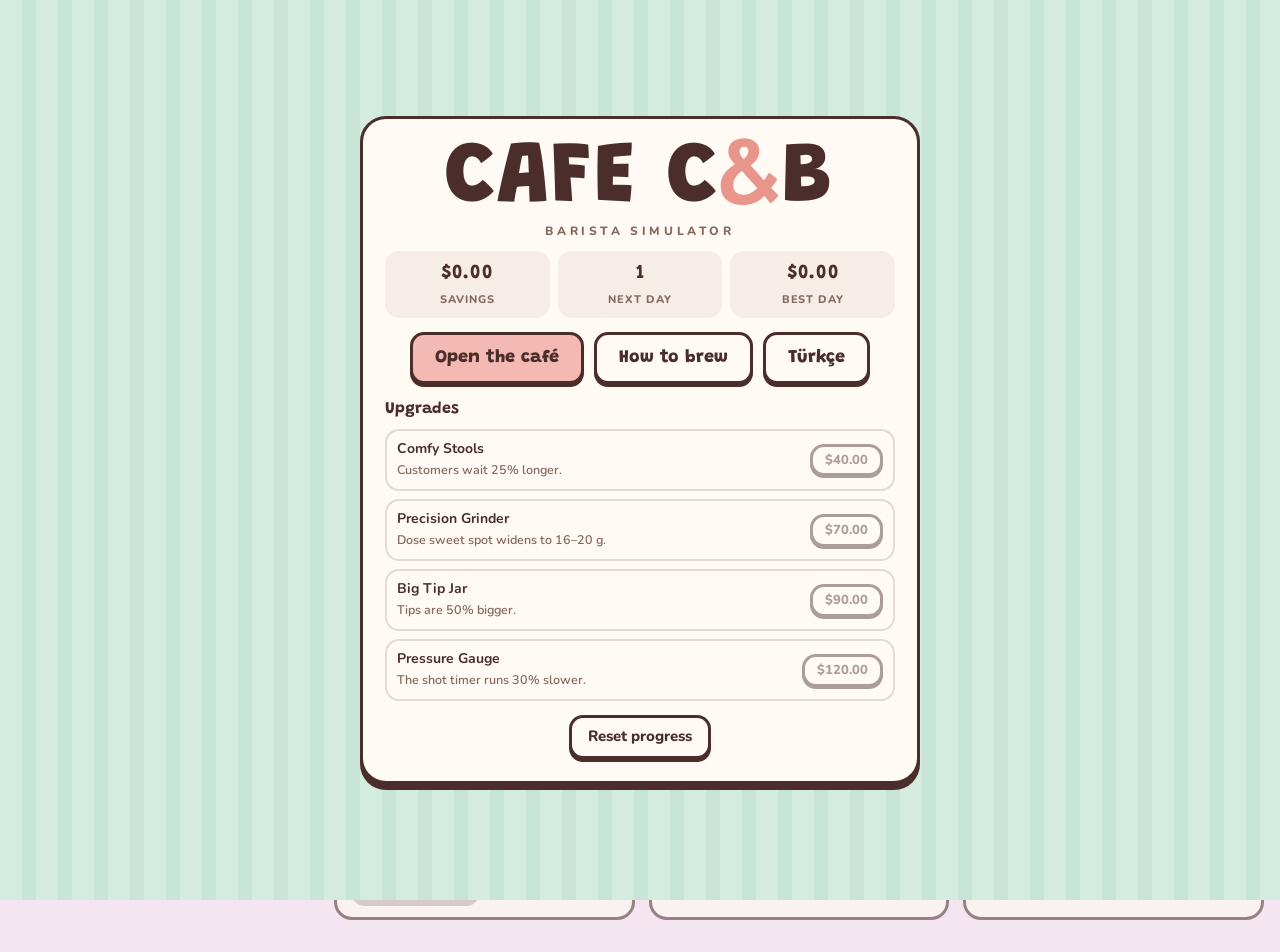
==== CAFECB.html @ cce60117 "CAFE C&B V2: rebuilt barista game with Turkish/English Replaces V1 with the new single-file game: si" ====
<!DOCTYPE html>
<meta charset="utf-8">
<title>Cafe C&amp;B</title>
<meta name="viewport" content="width=device-width, initial-scale=1, viewport-fit=cover">
<meta name="claude:viewport-fit-sides" content="cover">
<link rel="preconnect" href="https://fonts.googleapis.com">
<link rel="preconnect" href="https://fonts.gstatic.com" crossorigin>
<link rel="stylesheet" href="https://fonts.googleapis.com/css2?family=Grandstander:wght@500;700;800&family=Nunito:wght@400;600;700;800&family=Courier+Prime:wght@400;700&display=swap">
<style>
/* Layout: café counter scene across the top, barista bench below (sticky cup + order ticket beside numbered station cards). Single cozy light look by choice. */
:root {
  --wall: #d4ebe0;
  --wall-2: #c8e4d7;
  --paper: #fffaf3;
  --ink: #4b2e2b;
  --ink-soft: #85675f;
  --blush: #f4b9b2;
  --blush-deep: #e8968c;
  --butter: #f6d88c;
  --mint: #8cc7ae;
  --sky: #acc9ec;
  --wood: #d39c78;
  --wood-top: #e8b994;
  --bench: #f3e6f0;
  --good: #4f9e70;
  --bad: #d4685a;
  --shadow: 0 3px 0 var(--ink);
  --font-display: 'Grandstander', 'Comic Sans MS', system-ui, sans-serif;
  --font-body: 'Nunito', system-ui, -apple-system, 'Segoe UI', sans-serif;
  --font-ticket: 'Courier Prime', 'Courier New', monospace;
  color-scheme: light;
}
* { box-sizing: border-box; }
[hidden] { display: none !important; }
body {
  margin: 0;
  background: var(--bench);
  color: var(--ink);
  font-family: var(--font-body);
  font-size: 15px;
  line-height: 1.45;
  -webkit-tap-highlight-color: transparent;
}
button { font: inherit; color: inherit; }
button:focus-visible { outline: 3px solid var(--sky); outline-offset: 2px; }
h1, h2, h3 { font-family: var(--font-display); margin: 0; text-wrap: balance; }

/* ---------- top bar ---------- */
.topbar {
  position: relative; z-index: 25;
  display: flex; align-items: center; gap: 12px; flex-wrap: wrap;
  background: var(--ink); color: var(--paper);
  padding-block: 8px;
  padding-left: max(16px, env(safe-area-inset-left, 0px));
  padding-right: max(16px, env(safe-area-inset-right, 0px));
}
.brand { font-family: var(--font-display); font-weight: 800; font-size: 20px; letter-spacing: .04em; }
.brand b { color: var(--blush); }
.hud { display: flex; gap: 8px; flex-wrap: wrap; margin-left: auto; align-items: center; }
.pill {
  font-weight: 800; font-size: 13px; padding: 3px 10px; border-radius: 999px;
  background: rgba(255,250,243,.12); font-variant-numeric: tabular-nums; white-space: nowrap;
}
.pill.cash { background: var(--butter); color: var(--ink); }
.iconbtn {
  border: 0; background: rgba(255,250,243,.14); color: var(--paper); border-radius: 10px;
  padding: 4px 10px; font-weight: 800; font-size: 13px; cursor: pointer;
}
.iconbtn:hover { background: rgba(255,250,243,.24); }
.iconbtn.lang { background: var(--blush); color: var(--ink); }

/* ---------- scene ---------- */
.scene { position: relative; min-height: 236px; overflow: hidden; border-bottom: 3px solid var(--ink); }
.scene canvas { position: absolute; inset: 0; width: 100%; height: 100%; display: block; }
.talk {
  position: relative; z-index: 1;
  margin-left: max(150px, 34%);
  padding-block: 18px 58px;
  padding-right: max(16px, env(safe-area-inset-right, 0px));
  max-width: 760px;
}
.bubble {
  position: relative; background: var(--paper); border: 3px solid var(--ink); border-radius: 20px;
  padding: 10px 14px 12px; box-shadow: var(--shadow); min-height: 84px;
}
.bubble::before {
  content: ""; position: absolute; left: -15px; bottom: 22px; width: 22px; height: 22px;
  background: var(--paper); border-left: 3px solid var(--ink); border-bottom: 3px solid var(--ink);
  transform: rotate(45deg) skew(10deg, 10deg);
}
.who { display: flex; align-items: center; gap: 8px; font-size: 12px; font-weight: 800; letter-spacing: .06em; text-transform: uppercase; color: var(--ink-soft); }
.patience { flex: 1; height: 8px; border-radius: 99px; background: #eadfd6; overflow: hidden; max-width: 160px; margin-left: auto; }
.patience i { display: block; height: 100%; width: 100%; background: var(--mint); border-radius: 99px; transition: background .3s; }
.say { font-size: 16px; font-weight: 600; margin: 4px 0 0; min-height: 1.45em; }
.talk-actions { margin-top: 10px; display: flex; gap: 8px; }

/* ---------- buttons ---------- */
.btn {
  border: 3px solid var(--ink); border-radius: 14px; background: var(--paper);
  padding: 8px 16px; font-weight: 800; cursor: pointer; box-shadow: var(--shadow);
  transition: transform .08s, box-shadow .08s;
  touch-action: manipulation;
}
.btn:hover:not(:disabled) { transform: translateY(-1px); }
.btn:active:not(:disabled), .btn.active { transform: translateY(3px); box-shadow: 0 0 0 var(--ink); }
.btn:disabled { opacity: .45; cursor: not-allowed; }
.btn.primary { background: var(--blush); }
.btn.go { background: var(--mint); }
.btn.big { font-size: 18px; padding: 10px 22px; font-family: var(--font-display); }
.btn.hold { background: var(--butter); width: 100%; user-select: none; -webkit-user-select: none; touch-action: none; }
.btn.hold.active { background: #f2c55a; }

/* ---------- bench ---------- */
.bench {
  display: grid; grid-template-columns: 300px minmax(0, 1fr); gap: 18px; align-items: start;
  padding-block: 18px 32px;
  padding-left: max(16px, env(safe-area-inset-left, 0px));
  padding-right: max(16px, env(safe-area-inset-right, 0px));
  max-width: 1280px; margin: 0 auto;
  transition: opacity .2s;
}
.bench.idle .stations, .bench.idle .baractions { opacity: .55; pointer-events: none; }
.cupcol { position: sticky; top: 12px; display: grid; gap: 12px; min-width: 0; }
.ticket {
  background: #fff; border: 2px dashed var(--ink-soft); border-radius: 6px; padding: 10px 12px;
  font-family: var(--font-ticket); font-size: 13.5px; line-height: 1.4;
}
.ticket h4 { margin: 0 0 4px; font-size: 12px; letter-spacing: .12em; text-transform: uppercase; display: flex; justify-content: space-between; }
.ticket p { margin: 0; }
.cupcard { background: var(--paper); border: 3px solid var(--ink); border-radius: 22px; box-shadow: var(--shadow); overflow: hidden; }
#cupCv { display: block; width: 100%; height: 230px; }
.cupinfo { font-size: 12.5px; font-weight: 700; color: var(--ink-soft); padding: 0 14px 12px; min-height: 2.9em; }
.baractions { display: grid; grid-template-columns: 1fr 1.4fr; gap: 10px; }

.stations { display: grid; grid-template-columns: repeat(auto-fill, minmax(250px, 1fr)); gap: 14px; min-width: 0; }
.station {
  position: relative; background: var(--paper); border: 3px solid var(--ink); border-radius: 18px;
  padding: 12px 14px 14px; display: grid; gap: 10px; align-content: start; min-width: 0;
}
.station h3 { font-size: 17px; display: flex; align-items: center; gap: 8px; flex-wrap: wrap; }
.step {
  display: inline-grid; place-items: center; width: 24px; height: 24px; border-radius: 50%;
  background: var(--ink); color: var(--paper); font-size: 13px; font-family: var(--font-body); font-weight: 800;
}
.station .hint { font-size: 12px; color: var(--ink-soft); font-weight: 700; margin-left: auto; font-family: var(--font-body); }
.station.locked > *:not(h3) { opacity: .35; pointer-events: none; }
.chips { display: flex; flex-wrap: wrap; gap: 6px; }
.chip {
  border: 2px solid var(--ink); background: #fff; border-radius: 999px; padding: 4px 12px;
  font-weight: 700; font-size: 13.5px; cursor: pointer;
}
.chip[aria-pressed="true"] { background: var(--ink); color: var(--paper); }
.chip:disabled { opacity: .45; cursor: not-allowed; }
.row { display: flex; gap: 8px; align-items: center; }
.row > .btn { flex: 1; }
.readout { font-weight: 800; font-variant-numeric: tabular-nums; font-size: 13px; display: flex; justify-content: space-between; gap: 8px; }
.readout span:last-child { color: var(--ink-soft); text-align: right; }

.meter { position: relative; height: 22px; border: 2px solid var(--ink); border-radius: 999px; background: #f4ece6; overflow: hidden; }
.meter .zone { position: absolute; top: 0; bottom: 0; background: rgba(140,199,174,.65); border-left: 2px dashed var(--good); border-right: 2px dashed var(--good); }
.meter .fill { position: absolute; left: 0; top: 0; bottom: 0; width: 0; background: var(--wood); }
.meter .needle { position: absolute; top: -2px; bottom: -2px; width: 4px; margin-left: -2px; background: var(--ink); border-radius: 2px; left: 0; }
.meter .band { position: absolute; top: 0; bottom: 0; opacity: .55; }
.meter .band.warm { background: var(--butter); }
.meter .band.normal { background: var(--blush); }
.meter .band.hot { background: var(--blush-deep); }
.meter.temp .fill { background: transparent; border-right: 4px solid var(--ink); }
.bandlabels { display: flex; flex-wrap: wrap; gap: 4px 12px; margin-top: 6px; font-size: 11.5px; font-weight: 800; color: var(--ink-soft); font-variant-numeric: tabular-nums; }
.bandlabels span { display: inline-flex; align-items: center; gap: 5px; white-space: nowrap; }
.bandlabels i { width: 10px; height: 10px; border-radius: 3px; border: 1.5px solid var(--ink); }

.shotlist { display: flex; gap: 6px; flex-wrap: wrap; min-height: 26px; }
.tag { font-size: 12px; font-weight: 800; padding: 2px 9px; border-radius: 999px; background: #efe6df; }
.tag.good { background: #cfe9da; }
.tag.bad { background: #f6d0ca; }

.pumps { display: grid; grid-template-columns: repeat(3, 1fr); gap: 8px; }
.pump {
  border: 2px solid var(--ink); border-radius: 14px; background: #fff; cursor: pointer; padding: 8px 4px 6px;
  display: grid; justify-items: center; gap: 2px; font-weight: 800; font-size: 13px;
}
.pump .bottle { width: 22px; height: 30px; border: 2px solid var(--ink); border-radius: 6px 6px 8px 8px; position: relative; }
.pump .bottle::before { content: ""; position: absolute; left: 6px; top: -9px; width: 6px; height: 8px; background: var(--ink); border-radius: 2px; }
.pump .n { font-size: 12px; color: var(--ink-soft); font-variant-numeric: tabular-nums; }
.pump[aria-pressed="true"] { background: #fdf1d8; }
.pump:active { transform: translateY(2px); }

/* ---------- overlays ---------- */
.overlay {
  position: fixed; inset: 0; z-index: 20; display: grid; place-items: center;
  background: rgba(75,46,43,.45);
  padding-block: max(16px, env(safe-area-inset-top, 0px)) max(16px, env(safe-area-inset-bottom, 0px));
  padding-left: max(16px, env(safe-area-inset-left, 0px));
  padding-right: max(16px, env(safe-area-inset-right, 0px));
  overflow-y: auto;
}
.overlay.menu { z-index: 26; background: var(--wall); background-image: repeating-linear-gradient(90deg, var(--wall) 0 22px, var(--wall-2) 22px 36px); }
.card {
  width: min(560px, 100%); background: var(--paper); border: 3px solid var(--ink); border-radius: 26px;
  box-shadow: 0 6px 0 var(--ink); padding: 22px; display: grid; gap: 14px; min-width: 0;
  animation: pop .28s cubic-bezier(.2,1.4,.5,1);
}
@keyframes pop { from { transform: translateY(18px) scale(.97); opacity: .4; } }
.logo { text-align: center; line-height: .9; }
.logo .big { font-family: var(--font-display); font-weight: 800; font-size: clamp(52px, 13vw, 88px); letter-spacing: .02em; }
.logo .big b { color: var(--blush-deep); }
.logo .sub { font-weight: 800; letter-spacing: .3em; font-size: 12px; text-transform: uppercase; color: var(--ink-soft); margin-top: 6px; }
.stats { display: grid; grid-template-columns: repeat(3, 1fr); gap: 8px; text-align: center; }
.stats div { background: #f6ede6; border-radius: 14px; padding: 8px 4px; min-width: 0; }
.stats b { display: block; font-family: var(--font-display); font-size: 20px; font-variant-numeric: tabular-nums; }
.stats span { font-size: 11px; font-weight: 800; letter-spacing: .08em; text-transform: uppercase; color: var(--ink-soft); }
.menu-actions { display: flex; flex-wrap: wrap; gap: 10px; justify-content: center; }
.shop { display: grid; gap: 8px; }
.shop h3 { font-size: 16px; }
.upg { display: flex; align-items: center; gap: 10px; border: 2px solid #e6d9cf; border-radius: 14px; padding: 8px 10px; }
.upg div { flex: 1; min-width: 0; }
.upg b { display: block; font-size: 14px; }
.upg small { color: var(--ink-soft); font-weight: 600; }
.upg .btn { padding: 4px 12px; font-size: 13px; box-shadow: 0 2px 0 var(--ink); }
.stars { font-size: 34px; letter-spacing: 4px; text-align: center; color: #e6d9cf; line-height: 1; }
.stars .on { color: #f2b636; -webkit-text-stroke: 1.5px var(--ink); }
.quote { text-align: center; font-weight: 700; font-size: 16px; margin: 0; }
.checks { display: grid; grid-template-columns: repeat(auto-fill, minmax(150px, 1fr)); gap: 6px; }
.check { font-size: 13px; font-weight: 700; padding: 4px 10px; border-radius: 10px; background: #cfe9da; }
.check.no { background: #f6d0ca; }
.bars { display: grid; gap: 6px; }
.bar { display: grid; grid-template-columns: 88px 1fr 64px; gap: 8px; align-items: center; font-size: 13px; font-weight: 800; }
.bar i { height: 10px; border-radius: 99px; background: #efe6df; overflow: hidden; display: block; }
.bar i em { display: block; height: 100%; background: var(--mint); border-radius: 99px; }
.bar span:last-child { text-align: right; font-variant-numeric: tabular-nums; color: var(--ink-soft); font-size: 12px; }
.money { display: flex; justify-content: center; gap: 10px; flex-wrap: wrap; font-family: var(--font-display); font-size: 20px; font-variant-numeric: tabular-nums; }
.money span { background: var(--butter); border-radius: 12px; padding: 2px 12px; }
.money span.tip { background: #cfe9da; }
.book table { width: 100%; border-collapse: collapse; font-size: 13px; }
.book th, .book td { text-align: left; padding: 5px 6px; border-bottom: 1px solid #eadfd6; vertical-align: top; }
.book th { font-size: 11px; letter-spacing: .08em; text-transform: uppercase; color: var(--ink-soft); }
.book .scroll { overflow-x: auto; }
.book ul { margin: 0; padding-left: 18px; font-size: 14px; }
.book li { margin-bottom: 3px; }
.toast {
  position: fixed; left: 50%; bottom: max(20px, env(safe-area-inset-bottom, 0px)); transform: translateX(-50%);
  background: var(--ink); color: var(--paper); font-weight: 800; padding: 8px 16px; border-radius: 999px; z-index: 30;
  max-width: calc(100% - 32px); text-align: center;
}

@media (max-width: 760px) {
  .bench { grid-template-columns: minmax(0, 1fr); }
  .cupcol { position: static; }
  #cupCv { height: 200px; }
  .say { font-size: 15px; }
  .brand { font-size: 17px; }
}
@media (prefers-reduced-motion: reduce) {
  .card { animation: none; }
  .btn { transition: none; }
}
</style>

<header class="topbar">
  <div class="brand">CAFE C<b>&amp;</b>B</div>
  <div class="hud">
    <span class="pill" id="hudDay">Day 1</span>
    <span class="pill" id="hudCust">—</span>
    <span class="pill cash" id="hudCash">$0.00</span>
    <button class="iconbtn" id="bookBtn" type="button" data-t="recipes">Recipes</button>
    <button class="iconbtn" id="muteBtn" type="button">Sound on</button>
    <button class="iconbtn lang" id="langBtn" type="button" title="Language / Dil">TR</button>
    <button class="iconbtn" id="menuBtn" type="button" data-t="menu">Menu</button>
  </div>
</header>

<section class="scene" id="scene">
  <canvas id="sceneCv" aria-hidden="true"></canvas>
  <div class="talk">
    <div class="bubble" id="bubble" hidden>
      <div class="who"><span id="custName">Guest</span><span class="patience" title="Patience"><i id="patBar"></i></span></div>
      <p class="say" id="say" aria-live="polite"></p>
    </div>
    <div class="talk-actions" id="talkActions" hidden>
      <button class="btn go" id="takeBtn" type="button" data-t="startBrewing">Start brewing</button>
    </div>
  </div>
</section>

<main class="bench idle" id="bench">
  <div class="cupcol">
    <div class="ticket" id="ticket">
      <h4><span data-t="orderTicket">Order ticket</span><span id="ticketNo">#000</span></h4>
      <p id="ticketText"></p>
    </div>
    <div class="cupcard">
      <canvas id="cupCv" aria-label="Drink"></canvas>
      <div class="cupinfo" id="cupInfo"></div>
    </div>
    <div class="baractions">
      <button class="btn" id="trashBtn" type="button" data-t="trash">Trash it</button>
      <button class="btn primary big" id="serveBtn" type="button" data-t="serve">Serve</button>
    </div>
  </div>

  <div class="stations">
    <div class="station" id="stCup">
      <h3><span class="step">1</span><span data-t="cup">Cup</span></h3>
      <div class="chips" id="sizeChips"></div>
    </div>

    <div class="station" id="stGrind">
      <h3><span class="step">2</span><span data-t="grinder">Grinder</span> <span class="hint" id="doseZoneTxt"></span></h3>
      <div class="chips" id="beanChips"></div>
      <div class="meter" id="doseMeter"><div class="zone" id="doseZone"></div><div class="fill" id="doseFill"></div></div>
      <div class="readout"><span id="doseTxt">0.0 g</span><span id="doseMsg"></span></div>
      <div class="row">
        <button class="btn hold" id="grindBtn" type="button" data-t="holdGrind">Hold to grind</button>
        <button class="btn" id="dumpBtn" type="button" data-t="dump" hidden>Dump</button>
      </div>
    </div>

    <div class="station" id="stShot">
      <h3><span class="step">3</span><span data-t="espresso">Espresso</span> <span class="hint" data-t="stopAt">stop at 25–30 s</span></h3>
      <div class="meter" id="shotMeter"><div class="zone" id="shotZone"></div><div class="needle" id="shotNeedle"></div></div>
      <div class="readout"><span id="shotTxt">0 s</span><span id="shotMsg"></span></div>
      <button class="btn" id="shotBtn" type="button">Pull shot</button>
      <div class="shotlist" id="shotList"></div>
    </div>

    <div class="station" id="stMilk">
      <h3><span class="step">4</span><span data-t="steamWand">Steam wand</span></h3>
      <div class="chips" id="milkChips"></div>
      <div class="chips" id="foamChips"></div>
      <div>
        <div class="meter temp" id="tempMeter">
          <div class="band warm" id="bandWarm"></div><div class="band normal" id="bandNormal"></div><div class="band hot" id="bandHot"></div>
          <div class="fill" id="tempFill"></div>
        </div>
        <div class="bandlabels" id="bandLabels"></div>
      </div>
      <div class="readout"><span id="tempTxt">6 °C</span><span id="tempMsg"></span></div>
      <div class="row">
        <button class="btn hold" id="steamBtn" type="button" data-t="holdSteam">Hold to steam</button>
        <button class="btn" id="pourBtn" type="button">Pour</button>
      </div>
    </div>

    <div class="station" id="stSyrup">
      <h3><span class="step">5</span><span data-t="syrups">Syrups</span> <span class="hint" data-t="onePump">one tap = one pump</span></h3>
      <div class="pumps" id="syrupBtns"></div>
    </div>

    <div class="station" id="stTops">
      <h3><span class="step">6</span><span data-t="toppings">Toppings</span></h3>
      <div class="chips" id="topChips"></div>
    </div>
  </div>
</main>

<div class="overlay menu" id="ovMenu" hidden>
  <div class="card">
    <div class="logo"><div class="big">CAFE C<b>&amp;</b>B</div><div class="sub" data-t="sub">Barista Simulator</div></div>
    <div class="stats">
      <div><b id="mCash">$0</b><span data-t="savings">Savings</span></div>
      <div><b id="mDay">1</b><span data-t="nextDay">Next day</span></div>
      <div><b id="mBest">$0</b><span data-t="bestDay">Best day</span></div>
    </div>
    <div class="menu-actions">
      <button class="btn primary big" id="startBtn" type="button">Open the café</button>
      <button class="btn big" id="howBtn" type="button" data-t="howTo">How to brew</button>
      <button class="btn big" id="langBtn2" type="button">Türkçe</button>
    </div>
    <div class="shop" id="menuShop"></div>
    <div class="menu-actions"><button class="btn" id="resetBtn" type="button" data-t="reset">Reset progress</button></div>
  </div>
</div>

<div class="overlay" id="ovResult" hidden>
  <div class="card">
    <div class="stars" id="rStars"></div>
    <p class="quote" id="rQuote"></p>
    <div class="checks" id="rChecks"></div>
    <div class="bars" id="rBars"></div>
    <div class="money" id="rMoney"></div>
    <div class="menu-actions"><button class="btn go big" id="nextBtn" type="button">Next customer</button></div>
  </div>
</div>

<div class="overlay" id="ovDay" hidden>
  <div class="card">
    <h2 id="dTitle" style="text-align:center;font-size:30px">Day 1</h2>
    <div class="stats">
      <div><b id="dEarn">$0</b><span data-t="earned">Earned</span></div>
      <div><b id="dStars">0</b><span data-t="avgStars">Avg stars</span></div>
      <div><b id="dCash">$0</b><span data-t="savings">Savings</span></div>
    </div>
    <div class="shop" id="dayShop"></div>
    <div class="menu-actions">
      <button class="btn primary big" id="nextDayBtn" type="button">Open next day</button>
      <button class="btn big" id="toMenuBtn" type="button" data-t="toMenu">Main menu</button>
    </div>
  </div>
</div>

<div class="overlay" id="ovBook" hidden>
  <div class="card book">
    <h2 data-t="recipeBook">Recipe book</h2>
    <div id="bookBody"></div>
    <div class="menu-actions"><button class="btn go" id="closeBookBtn" type="button" data-t="backToBar">Back to the bar</button></div>
  </div>
</div>

<div class="toast" id="toast" hidden></div>

<script>
'use strict';
const $ = s => document.querySelector(s);
const TAU = Math.PI * 2, PI = Math.PI;
const rand = (a, b) => a + Math.random() * (b - a);
const pick = a => a[Math.floor(Math.random() * a.length)];
const ri = n => Math.floor(Math.random() * n);
const clamp = (v, a, b) => Math.max(a, Math.min(b, v));
const money = n => '$' + n.toFixed(2);

const C = {
  ink: '#4b2e2b', paper: '#fffaf3', wall: '#d4ebe0', wall2: '#c8e4d7', blush: '#f4b9b2',
  butter: '#f6d88c', mint: '#8cc7ae', sky: '#acc9ec', wood: '#d39c78', woodTop: '#e8b994',
  espresso: '#5b3423', crema: '#c98b4f', milk: '#f3e3cc', foam: '#fffaf0',
};

/* ---------------- data ---------------- */
const SIZES = { S: { cap: 240, mult: 1 }, M: { cap: 350, mult: 1.25 }, L: { cap: 470, mult: 1.5 } };
const BEAN_KEYS = ['esp', 'decaf', 'dark'];
const MILK_KEYS = ['whole', 'oat', 'almond'];
const FOAM_KEYS = ['none', 'light', 'thick'];
const SYRUPS = { vanilla: { color: '#f3e2a8' }, caramel: { color: '#d9964a' }, hazelnut: { color: '#a9714a' } };
const TOP_KEYS = ['whip', 'cocoa', 'cinnamon'];
const TEMPS = { warm: { lo: 50, hi: 57 }, normal: { lo: 60, hi: 67 }, hot: { lo: 70, hi: 76 } };
const DRINKS = {
  espresso: { milk: false, foam: null, price: 2.5, tops: [] },
  latte: { milk: true, foam: 'light', price: 4, tops: [] },
  cappuccino: { milk: true, foam: 'thick', price: 4.25, tops: [] },
  flatwhite: { milk: true, foam: 'none', price: 4, tops: [] },
  mocha: { milk: true, foam: 'light', price: 5, tops: ['cocoa', 'whip'] },
};
const UPGRADES = [{ id: 'stools', cost: 40 }, { id: 'grinder', cost: 70 }, { id: 'tipjar', cost: 90 }, { id: 'gauge', cost: 120 }];
const SURPRISE_KEYS = ['decaf', 'oat', 'almond', 'vanilla', 'cinnamon', 'L'];
const NAMES = ['Mira', 'Theo', 'Ada', 'Jun', 'Rosa', 'Felix', 'Noor', 'Kai', 'Lena', 'Omar', 'Ivy', 'Bastian', 'Yuki', 'Sam', 'Priya', 'Elif', 'Mateo', 'Hana', 'Leo', 'Zara', 'Deniz', 'Ola', 'Can', 'Ayşe', 'Mert', 'Zeynep'];
const SKIN = ['#f6d3b8', '#ecbd98', '#c98b62', '#9b6544', '#6e4630', '#f2c9a5'];
const HAIR = ['#3b2a24', '#6b4430', '#d9a35b', '#1f1b1a', '#b5533c', '#9aa0a8', '#e8d2a0'];
const SHIRT = ['#f2b5b8', '#a9c7ea', '#f6d88c', '#b9dcb0', '#d5b8ea', '#f4c095', '#9fd3cf'];

/* ---------------- language ---------------- */
const cap1 = (s, L) => s.charAt(0).toLocaleUpperCase(L) + s.slice(1);
const low1 = (s, L) => s.charAt(0).toLocaleLowerCase(L) + s.slice(1);
const STR = {
  en: {
    recipes: 'Recipes', soundOn: 'Sound on', soundOff: 'Sound off', menu: 'Menu', otherLang: 'TR', otherLangLong: 'Türkçe',
    day: 'Day {0}', guest: 'Guest {0}/{1}', closed: 'Closed', patience: 'Patience',
    startBrewing: 'Start brewing', orderTicket: 'Order ticket',
    ticketIdle: 'Open the café to take your first order.', ticketWait: 'Waiting for the next guest…',
    trash: 'Trash it', serve: 'Serve', cup: 'Cup', grinder: 'Grinder', sweetSpot: 'sweet spot {0}–{1} g',
    espresso: 'Espresso', stopAt: 'stop at 25–30 s', steamWand: 'Steam wand', syrups: 'Syrups', onePump: 'one tap = one pump', toppings: 'Toppings',
    holdGrind: 'Hold to grind', dump: 'Dump', pullShot: 'Pull shot', pullAnother: 'Pull another shot', stop: 'Stop!',
    holdSteam: 'Hold to steam', pour: 'Pour', poured: 'Poured',
    grinding: 'Grinding…', doseLight: 'A bit light', doseOver: 'Overpacked', perfectDose: 'Perfect dose',
    waitFor: 'Wait for it…', now: 'Now!', tooLong: 'Too long!', grindFirst: 'Grind first', max3: 'Three shots max', ready: 'Ready',
    scorched: 'Scorched!', steaming: 'Steaming…', pourReady: 'Pour when ready', sec: 's',
    noShots: 'No shots yet', shotTag: 'Shot {0}: {1}s {2}', sour: 'sour', bitter: 'bitter', perfect: 'perfect',
    pumps: n => n === 1 ? '1 pump' : `${n} pumps`,
    noCup: 'No cup yet. Start at station 1.', cupWord: '{0} cup', pickCup: 'Pick a cup to start', benchClear: 'The bench is clear',
    milkInfo: '{0}, {1} °C, {2}',
    sub: 'Barista Simulator', savings: 'Savings', nextDay: 'Next day', bestDay: 'Best day',
    openCafe: 'Open the café', openDay: 'Open day {0}', howTo: 'How to brew', reset: 'Reset progress', resetConfirm: 'Tap again to erase everything',
    upgrades: 'Upgrades', owned: 'Owned',
    nextCustomer: 'Next customer', closeShop: 'Close up shop', dayDone: 'Day {0} done!', earned: 'Earned', avgStars: 'Avg stars', toMenu: 'Main menu',
    tip: 'tip {0}', backToBar: 'Back to the bar', recipeBook: 'Recipe book', starsOf: '{0} of 5 stars',
    pickFirst: 'Pick a cup first.', plenty: 'That is plenty of syrup.', paused: 'Day paused. Open the café to start a fresh day.',
    sizes: { S: 'Small', M: 'Medium', L: 'Large' },
    beans: { esp: 'House Espresso', decaf: 'Decaf', dark: 'Dark Roast' },
    milks: { whole: 'Whole', oat: 'Oat', almond: 'Almond' },
    milkLabel: { whole: 'Whole milk', oat: 'Oat milk', almond: 'Almond milk' },
    foams: { none: 'No foam', light: 'Light foam', thick: 'Thick foam' },
    syrupNames: { vanilla: 'Vanilla', caramel: 'Caramel', hazelnut: 'Hazelnut' },
    tops: { whip: 'Whipped cream', cocoa: 'Cocoa', cinnamon: 'Cinnamon' },
    temps: { warm: 'Warm', normal: 'Normal', hot: 'Extra hot' },
    upg: {
      stools: ['Comfy Stools', 'Customers wait 25% longer.'], grinder: ['Precision Grinder', 'Dose sweet spot widens to 16–20 g.'],
      tipjar: ['Big Tip Jar', 'Tips are 50% bigger.'], gauge: ['Pressure Gauge', 'The shot timer runs 30% slower.'],
    },
    chk: {
      size: '{0} cup', beans: '{0} beans', shots: n => n === 1 ? '1 shot' : `${n} shots`, noMilk: 'No milk', noSyrup: 'No syrup', plainTop: 'Nothing on top',
      hasMilk: 'Has milk', hasEsp: 'Has espresso',
    },
    say: {
      size: 'I wanted a {0}.', beans: "These aren't the beans I wanted.", noCoffee: "Where's the coffee?", strong: 'Whoa, way too strong!',
      weak: 'This is way too weak.', milk: "That's not the milk I asked for.", whereMilk: 'Where is the milk?', foam: 'The foam is all wrong.',
      noMilk: "I didn't want milk!", sweet: 'Way too sweet!', sweetOff: 'The sweetness is off.', top: "That's not what I wanted on top.",
      saidMilk: 'I said something with milk!',
    },
    q5: ['Perfect! Exactly what I wanted.', 'Wow. Best coffee in town.', 'This is art. Thank you!'],
    q4: ['Really nice, thanks!', 'Lovely, thank you.'],
    though: 'Lovely! Though... {0}', forever: 'Finally. That took forever.',
    meh: ['Hmm, something tastes a bit off.', "It's fine, I guess.", 'Bit bitter, but okay.'],
    bars: { order: 'Order', dose: 'Dose', shots: 'Shots', milk: 'Milk', speed: 'Speed', scorched: ' (scorched)' },
    surprise: {
      decaf: ["But I can't have caffeine after noon.", 'Decaf beans', 'I said no caffeine!'],
      oat: ['Oat milk though, please.', 'Oat milk', 'I asked for oat milk.'],
      almond: ['With almond milk, though.', 'Almond milk', 'I asked for almond milk.'],
      vanilla: ['I do love a pump of vanilla.', 'Some vanilla', 'Where is the vanilla?'],
      cinnamon: ['Something with cinnamon on top!', 'Cinnamon on top', 'No cinnamon?'],
      L: ["As long as it's big.", 'Large cup', 'I wanted a big one!'],
    },
    book: `<div class="scroll"><table>
      <thead><tr><th>Drink</th><th>Cup</th><th>Shots</th><th>Milk</th><th>Foam</th><th>On top</th></tr></thead>
      <tbody>
        <tr><td><b>Espresso</b></td><td>Small</td><td>1 (double = 2)</td><td>none</td><td>—</td><td>—</td></tr>
        <tr><td><b>Latte</b></td><td>any</td><td>2</td><td>yes</td><td>Light</td><td>—</td></tr>
        <tr><td><b>Cappuccino</b></td><td>any</td><td>2</td><td>yes</td><td>Thick</td><td>—</td></tr>
        <tr><td><b>Flat White</b></td><td>Small</td><td>2</td><td>yes</td><td>None</td><td>—</td></tr>
        <tr><td><b>Mocha</b></td><td>any</td><td>2</td><td>yes</td><td>Light</td><td>Cocoa + whipped cream</td></tr>
      </tbody></table></div>
      <ul>
        <li>No beans mentioned? Use <b>House Espresso</b>. No milk mentioned? Use <b>Whole</b>.</li>
        <li>Steam to <b>60–67 °C</b> unless asked. Warm is 50–57 °C, extra hot is 70–76 °C. Past 82 °C the milk scorches.</li>
        <li>Grind a dose of <b>17–19 g</b>, then pull each shot for <b>25–30 s</b>. An extra shot means one more than the recipe.</li>
        <li>Add syrups and toppings only when the customer asks for them. Customers often hint instead of saying it plainly.</li>
        <li>Everything counts: what's in the cup, how well it was made, and how long they waited.</li>
      </ul>`,
  },
  tr: {
    recipes: 'Tarifler', soundOn: 'Ses açık', soundOff: 'Ses kapalı', menu: 'Menü', otherLang: 'EN', otherLangLong: 'English',
    day: 'Gün {0}', guest: 'Misafir {0}/{1}', closed: 'Kapalı', patience: 'Sabır',
    startBrewing: 'Hazırlamaya başla', orderTicket: 'Sipariş fişi',
    ticketIdle: 'İlk siparişi almak için kafeyi aç.', ticketWait: 'Sıradaki misafir bekleniyor…',
    trash: 'Dök gitsin', serve: 'Servis et', cup: 'Bardak', grinder: 'Öğütücü', sweetSpot: 'ideal {0}–{1} g',
    espresso: 'Espresso', stopAt: '25–30 sn’de durdur', steamWand: 'Buhar çubuğu', syrups: 'Şuruplar', onePump: 'her dokunuş = bir pompa', toppings: 'Süslemeler',
    holdGrind: 'Basılı tut, öğüt', dump: 'Boşalt', pullShot: 'Shot çek', pullAnother: 'Bir shot daha', stop: 'Dur!',
    holdSteam: 'Basılı tut, ısıt', pour: 'Dök', poured: 'Döküldü',
    grinding: 'Öğütülüyor…', doseLight: 'Biraz az', doseOver: 'Fazla dolu', perfectDose: 'Mükemmel doz',
    waitFor: 'Bekle…', now: 'Şimdi!', tooLong: 'Çok uzun!', grindFirst: 'Önce öğüt', max3: 'En fazla üç shot', ready: 'Hazır',
    scorched: 'Yandı!', steaming: 'Isıtılıyor…', pourReady: 'Hazırsan dök', sec: 'sn',
    noShots: 'Henüz shot yok', shotTag: 'Shot {0}: {1} sn {2}', sour: 'ekşi', bitter: 'acı', perfect: 'mükemmel',
    pumps: n => `${n} pompa`,
    noCup: 'Henüz bardak yok. 1. istasyondan başla.', cupWord: '{0} bardak', pickCup: 'Başlamak için bardak seç', benchClear: 'Tezgâh boş',
    milkInfo: '{0}, {1} °C, {2}',
    sub: 'Barista Simülatörü', savings: 'Kasa', nextDay: 'Sıradaki gün', bestDay: 'En iyi gün',
    openCafe: 'Kafeyi aç', openDay: '{0}. günü aç', howTo: 'Nasıl yapılır', reset: 'İlerlemeyi sıfırla', resetConfirm: 'Her şeyi silmek için tekrar dokun',
    upgrades: 'Geliştirmeler', owned: 'Sahipsin',
    nextCustomer: 'Sıradaki müşteri', closeShop: 'Dükkânı kapat', dayDone: '{0}. gün bitti!', earned: 'Kazanç', avgStars: 'Ort. yıldız', toMenu: 'Ana menü',
    tip: 'bahşiş {0}', backToBar: 'Tezgâha dön', recipeBook: 'Tarif defteri', starsOf: '5 üzerinden {0} yıldız',
    pickFirst: 'Önce bir bardak seç.', plenty: 'Bu kadar şurup yeter.', paused: 'Gün durduruldu. Yeni bir gün için kafeyi aç.',
    sizes: { S: 'Küçük', M: 'Orta', L: 'Büyük' },
    beans: { esp: 'Ev Espressosu', decaf: 'Kafeinsiz', dark: 'Koyu Kavrum' },
    milks: { whole: 'Tam yağlı', oat: 'Yulaf', almond: 'Badem' },
    milkLabel: { whole: 'Tam yağlı süt', oat: 'Yulaf sütü', almond: 'Badem sütü' },
    foams: { none: 'Köpüksüz', light: 'Az köpük', thick: 'Bol köpük' },
    syrupNames: { vanilla: 'Vanilya', caramel: 'Karamel', hazelnut: 'Fındık' },
    tops: { whip: 'Krem şanti', cocoa: 'Kakao', cinnamon: 'Tarçın' },
    temps: { warm: 'Ilık', normal: 'Normal', hot: 'Çok sıcak' },
    upg: {
      stools: ['Rahat Tabureler', 'Müşteriler %25 daha uzun bekler.'], grinder: ['Hassas Öğütücü', 'İdeal doz aralığı 16–20 g olur.'],
      tipjar: ['Büyük Bahşiş Kavanozu', 'Bahşişler %50 daha fazla.'], gauge: ['Basınç Göstergesi', 'Shot zamanlayıcısı %30 daha yavaş akar.'],
    },
    chk: {
      size: '{0} bardak', beans: '{0} çekirdek', shots: n => `${n} shot`, noMilk: 'Sütsüz', noSyrup: 'Şurupsuz', plainTop: 'Üstü sade',
      hasMilk: 'Sütlü', hasEsp: 'Espressolu',
    },
    say: {
      size: 'Ben {0} boy istemiştim.', beans: 'İstediğim çekirdek bu değil.', noCoffee: 'Kahve nerede?', strong: 'Vay, bu çok sert!',
      weak: 'Bu çok sulu olmuş.', milk: 'Bu istediğim süt değil.', whereMilk: 'Süt nerede?', foam: 'Köpük hiç olmamış.',
      noMilk: 'Süt istememiştim!', sweet: 'Bu çok tatlı!', sweetOff: 'Tatlılığı tutturamamışsın.', top: 'Üstüne bunu istememiştim.',
      saidMilk: 'Sütlü bir şey demiştim!',
    },
    q5: ['Mükemmel! Tam istediğim gibi.', 'Vay be. Şehrin en iyi kahvesi.', 'Bu bir sanat eseri. Teşekkürler!'],
    q4: ['Çok güzel, teşekkürler!', 'Harika, sağ ol.'],
    though: 'Güzel! Ama... {0}', forever: 'Nihayet. Bir ömür sürdü.',
    meh: ['Hmm, tadı biraz garip.', 'Fena değil herhalde.', 'Biraz acı ama idare eder.'],
    bars: { order: 'Sipariş', dose: 'Doz', shots: 'Shotlar', milk: 'Süt', speed: 'Hız', scorched: ' (yanık)' },
    surprise: {
      decaf: ['Ama öğleden sonra kafein alamıyorum.', 'Kafeinsiz çekirdek', 'Kafein olmasın demiştim!'],
      oat: ['Yulaf sütüyle ama.', 'Yulaf sütü', 'Yulaf sütü istemiştim.'],
      almond: ['Badem sütüyle olsun ama.', 'Badem sütü', 'Badem sütü istemiştim.'],
      vanilla: ['Bir pompa vanilyaya bayılırım.', 'Biraz vanilya', 'Vanilya nerede?'],
      cinnamon: ['Üstünde tarçın olsun!', 'Üstünde tarçın', 'Tarçın yok mu?'],
      L: ['Yeter ki büyük olsun.', 'Büyük bardak', 'Büyük olsun demiştim!'],
    },
    book: `<div class="scroll"><table>
      <thead><tr><th>İçecek</th><th>Bardak</th><th>Shot</th><th>Süt</th><th>Köpük</th><th>Üstü</th></tr></thead>
      <tbody>
        <tr><td><b>Espresso</b></td><td>Küçük</td><td>1 (duble = 2)</td><td>yok</td><td>—</td><td>—</td></tr>
        <tr><td><b>Latte</b></td><td>herhangi</td><td>2</td><td>var</td><td>Az</td><td>—</td></tr>
        <tr><td><b>Kapuçino</b></td><td>herhangi</td><td>2</td><td>var</td><td>Bol</td><td>—</td></tr>
        <tr><td><b>Flat White</b></td><td>Küçük</td><td>2</td><td>var</td><td>Yok</td><td>—</td></tr>
        <tr><td><b>Mocha</b></td><td>herhangi</td><td>2</td><td>var</td><td>Az</td><td>Kakao + krem şanti</td></tr>
      </tbody></table></div>
      <ul>
        <li>Çekirdek söylenmediyse <b>Ev Espressosu</b>, süt söylenmediyse <b>Tam yağlı</b> kullan.</li>
        <li>Aksi istenmedikçe sütü <b>60–67 °C</b> ısıt. Ilık 50–57 °C, çok sıcak 70–76 °C. 82 °C’nin üstünde süt yanar.</li>
        <li><b>17–19 g</b> öğüt, sonra her shot’ı <b>25–30 sn</b> çek. Ekstra shot, tarifteki sayıdan bir fazlası demek.</li>
        <li>Şurup ve süslemeyi yalnızca müşteri isterse ekle. Müşteriler çoğu zaman açıkça söylemez, ipucu verir.</li>
        <li>Her şey sayılır: bardaktakiler, ne kadar iyi yapıldığı ve müşterinin ne kadar beklediği.</li>
      </ul>`,
  },
};
// Phrases customers use. Both languages read the same random choices stored on the order.
const PH = {
  en: {
    greets: ['Hi!', 'Hello!', 'Morning!', 'Hey there.', 'Hiya!', 'Oh, hi!'],
    sizeHint: { S: 'Just a little one, please.', M: 'Regular size is fine.', L: "Make it huge, it's been a long day." },
    sizeAdj: { S: 'small', M: 'medium', L: 'large' },
    tempHint: { hot: "I've got a long walk, so keep it scalding.", warm: 'I want to drink it right away, nothing too hot.' },
    tempAdj: { hot: 'extra-hot', warm: 'warm' },
    beanHint: { decaf: "I'd like to actually sleep tonight.", dark: 'I like it bold and smoky. The darker the better.' },
    beanAdj: { decaf: 'decaf', dark: 'dark roast' },
    milkHint: { oat: "No dairy, and I'm allergic to nuts.", almond: 'No dairy for me. The nutty milk, please.' },
    milkAdj: { oat: 'oat', almond: 'almond' },
    drink: { espresso: 'espresso', latte: 'latte', cappuccino: 'cappuccino', flatwhite: 'flat white', mocha: 'mocha' },
    drinkHint: {
      espresso: 'Just coffee. No milk, nothing else.', latte: 'Milky and smooth, with only a little foam.',
      cappuccino: 'Really foamy, like a bubble bath.', flatwhite: 'Small and strong with silky milk and no foam on top.',
      mocha: 'Coffee that tastes like hot chocolate.',
    },
    coffee: 'coffee', dbl: { coffee: 'double coffee', espresso: 'double espresso' }, dblHint: 'Make it twice as strong.',
    x3Hint: 'I need ALL the caffeine today.', x3Tail: 'an extra shot',
    num: { 1: 'one', 2: 'two', 3: 'three' },
    syrupTail: (n, k, P) => `${n === 1 ? 'one pump' : P.num[n] + ' pumps'} of ${k}`,
    taste: { vanilla: 'ice cream', caramel: 'burnt sugar', hazelnut: 'Nutella' },
    syrupHint: (n, k, P) => `Sweeten it with ${n === 1 ? 'one pump' : P.num[n] + ' pumps'} of the one that tastes like ${P.taste[k]}.`,
    topHint: { whip: 'Put a little cloud on top.', cocoa: 'Dust the top with chocolate.', cinnamon: 'Make the top smell like autumn.' },
    topTail: { whip: 'whipped cream', cocoa: 'cocoa on top', cinnamon: 'cinnamon on top' },
    build(desc, tail, form) {
      const withs = tail.length ? ' with ' + (tail.length < 2 ? tail[0] : tail.slice(0, -1).join(', ') + ' and ' + tail[tail.length - 1]) : '';
      const a = /^[aeiou]/i.test(desc) ? 'an' : 'a';
      return [`Can I get ${a} ${desc}${withs}?`, `Could I have ${a} ${desc}${withs}?`, `I'd like ${a} ${desc}${withs}.`, `One ${desc}${withs}, please.`][form];
    },
    surprise: 'Surprise me! Anything with espresso and milk.',
  },
  tr: {
    greets: ['Merhaba!', 'Selam!', 'Günaydın!', 'Kolay gelsin!', 'Merhabalar.', 'İyi günler!'],
    sizeHint: { S: 'Ufak bir tane olsun lütfen.', M: 'Normal boy yeter.', L: 'En büyüğünden olsun, uzun bir gün oldu.' },
    sizeAdj: { S: 'küçük', M: 'orta boy', L: 'büyük' },
    tempHint: { hot: 'Uzun bir yolum var, kaynar sıcak olsun.', warm: 'Hemen içmek istiyorum, çok sıcak olmasın.' },
    tempAdj: { hot: 'ekstra sıcak', warm: 'ılık' },
    beanHint: { decaf: 'Bu gece uyuyabilmek istiyorum.', dark: 'Sert ve isli severim. Ne kadar koyu o kadar iyi.' },
    beanAdj: { decaf: 'kafeinsiz', dark: 'koyu kavrum' },
    milkHint: { oat: 'Süt ürünü olmasın, fındık fıstığa da alerjim var.', almond: 'Süt ürünü olmasın. Şu kuruyemişli sütten lütfen.' },
    milkAdj: { oat: 'yulaf sütlü', almond: 'badem sütlü' },
    drink: { espresso: 'espresso', latte: 'latte', cappuccino: 'kapuçino', flatwhite: 'flat white', mocha: 'mocha' },
    drinkHint: {
      espresso: 'Sadece kahve. Süt yok, başka hiçbir şey yok.', latte: 'Sütlü ve yumuşak olsun, azıcık köpüklü.',
      cappuccino: 'Bol köpüklü olsun, köpük banyosu gibi.', flatwhite: 'Küçük ve sert, ipeksi sütlü, üstü köpüksüz.',
      mocha: 'Sıcak çikolata tadında bir kahve.',
    },
    coffee: 'kahve', dbl: { coffee: 'duble kahve', espresso: 'duble espresso' }, dblHint: 'İki kat sert olsun.',
    x3Hint: 'Bugün TÜM kafeine ihtiyacım var.', x3Tail: 'ekstra bir shot',
    num: { 1: 'bir', 2: 'iki', 3: 'üç' },
    syrupTail: (n, k, P) => `${P.num[n]} pompa ${({ vanilla: 'vanilya', caramel: 'karamel', hazelnut: 'fındık şurubu' })[k]}`,
    taste: { vanilla: 'dondurma', caramel: 'yanık şeker', hazelnut: 'Nutella' },
    syrupHint: (n, k, P) => `${cap1(P.num[n], 'tr')} pompa da ${P.taste[k]} tadındaki şuruptan koy.`,
    topHint: { whip: 'Üstüne küçük bir bulut koy.', cocoa: 'Üstüne biraz çikolata serp.', cinnamon: 'Üstü sonbahar gibi koksun.' },
    topTail: { whip: 'üstüne krem şanti', cocoa: 'üstüne kakao', cinnamon: 'üstüne tarçın' },
    build(desc, tail, form) {
      const D = cap1(desc, 'tr');
      const main = [`${D} alabilir miyim?`, `Bir ${desc} rica edebilir miyim?`, `${D} istiyorum.`, `Bir ${desc} lütfen.`][form];
      if (!tail.length) return main;
      const list = tail.length < 2 ? tail[0] : tail.slice(0, -1).join(', ') + ' ve ' + tail[tail.length - 1];
      return `${main} ${cap1(list, 'tr')} olsun.`;
    },
    surprise: 'Beni şaşırt! Espressolu ve sütlü herhangi bir şey olur.',
  },
};

/* ---------------- save ---------------- */
const SAVE_KEY = 'cafe-cb-save-v1';
const DEFAULT_SAVE = { cash: 0, day: 1, best: 0, served: 0, upgrades: [], muted: false, lang: null };
let save = { ...DEFAULT_SAVE };
try { const s = JSON.parse(localStorage.getItem(SAVE_KEY)); if (s && typeof s === 'object') save = { ...save, ...s }; } catch (e) {}
if (save.lang !== 'en' && save.lang !== 'tr') save.lang = /^tr/i.test(navigator.language || '') ? 'tr' : 'en';
if (!Array.isArray(save.upgrades)) save.upgrades = [];
function persist() { try { localStorage.setItem(SAVE_KEY, JSON.stringify(save)); } catch (e) {} }
const has = id => save.upgrades.includes(id);
const S = () => STR[save.lang];
function t(key, ...args) {
  let s = S()[key];
  if (typeof s === 'function') return s(...args);
  if (s == null) s = STR.en[key] ?? key;
  return String(s).replace(/\{(\d)\}/g, (_, i) => args[i]);
}
const fmt = (s, ...args) => s.replace(/\{(\d)\}/g, (_, i) => args[i]);

/* ---------------- audio ---------------- */
const sfx = {
  ctx: null, master: null, noise: null,
  init() {
    if (this.ctx) { if (this.ctx.state === 'suspended') this.ctx.resume(); return; }
    try {
      const AC = window.AudioContext || window.webkitAudioContext;
      this.ctx = new AC();
      const len = this.ctx.sampleRate * 2, b = this.ctx.createBuffer(1, len, this.ctx.sampleRate), d = b.getChannelData(0);
      for (let i = 0; i < len; i++) d[i] = Math.random() * 2 - 1;
      this.noise = b;
      this.master = this.ctx.createGain();
      this.master.gain.value = save.muted ? 0 : 0.55;
      this.master.connect(this.ctx.destination);
    } catch (e) { this.ctx = null; }
  },
  setMuted(m) { if (this.master) this.master.gain.value = m ? 0 : 0.55; },
  tone(freq, dur, type = 'sine', vol = 0.2, delay = 0, slide = 0) {
    if (!this.ctx) return;
    const t0 = this.ctx.currentTime + delay, o = this.ctx.createOscillator(), g = this.ctx.createGain();
    o.type = type; o.frequency.setValueAtTime(freq, t0);
    if (slide) o.frequency.exponentialRampToValueAtTime(freq * slide, t0 + dur);
    g.gain.setValueAtTime(0.0001, t0); g.gain.exponentialRampToValueAtTime(vol, t0 + 0.01); g.gain.exponentialRampToValueAtTime(0.0001, t0 + dur);
    o.connect(g); g.connect(this.master); o.start(t0); o.stop(t0 + dur + 0.05);
  },
  loop(type, freq, q, vol, extra) {
    if (!this.ctx) return () => {};
    const src = this.ctx.createBufferSource(), f = this.ctx.createBiquadFilter(), g = this.ctx.createGain(), t0 = this.ctx.currentTime;
    src.buffer = this.noise; src.loop = true; f.type = type; f.frequency.value = freq; f.Q.value = q;
    g.gain.setValueAtTime(0.0001, t0); g.gain.exponentialRampToValueAtTime(vol, t0 + 0.06);
    src.connect(f); f.connect(g); g.connect(this.master); src.start();
    let osc = null;
    if (extra) {
      osc = this.ctx.createOscillator(); const og = this.ctx.createGain();
      osc.type = 'sawtooth'; osc.frequency.value = extra; og.gain.value = 0.04; osc.connect(og); og.connect(g); osc.start();
    }
    let stopped = false;
    return () => {
      if (stopped) return; stopped = true;
      const n = this.ctx.currentTime;
      g.gain.cancelScheduledValues(n); g.gain.setValueAtTime(Math.max(0.0001, g.gain.value), n); g.gain.exponentialRampToValueAtTime(0.0001, n + 0.1);
      src.stop(n + 0.12); if (osc) osc.stop(n + 0.12);
    };
  },
  burst(type, freq, dur, vol) { if (!this.ctx) return; const stop = this.loop(type, freq, 1, vol); setTimeout(stop, dur * 1000); },
  grind() { return this.loop('bandpass', 1700, 1.4, 0.4, 95); },
  steam() { return this.loop('highpass', 3200, 0.7, 0.22); },
  drip() { return this.loop('lowpass', 520, 3, 0.35); },
  pour() { this.burst('lowpass', 700, 0.7, 0.35); },
  pump() { this.tone(260, 0.12, 'sine', 0.18, 0, 0.6); },
  click() { this.tone(700, 0.05, 'triangle', 0.08); },
  bell() { this.tone(1318, 0.7, 'sine', 0.16); this.tone(1976, 0.6, 'sine', 0.06, 0.03); },
  coin() { this.tone(988, 0.09, 'square', 0.06); this.tone(1319, 0.28, 'square', 0.06, 0.09); },
  sad() { this.tone(392, 0.25, 'triangle', 0.12); this.tone(311, 0.4, 'triangle', 0.12, 0.2); },
};

/* ---------------- game state ---------------- */
const G = {
  state: 'MENU', day: save.day, idx: 0, total: 0, ticket: 100,
  cust: null, order: null, typed: 0, patience: 1, patMax: 70, servedPatience: 1,
  earned: 0, stars: [], result: null, served: null, fxColor: null, fxUntil: 0, resultTimer: 0,
};
let T = 0;
let cup;
let selMilk = 'whole', selFoam = 'light';
let stopGrindSnd = null, stopSteamSnd = null, stopShotSnd = null;

function resetCup() {
  stopAllSounds();
  cup = { size: null, bean: 'esp', grinding: false, ground: false, dose: 0, doseQ: 0, shotting: false, shotT: 0, shots: [],
    steaming: false, temp: 6, scorched: false, milkPoured: false, milkType: null, foamUsed: null, milkTemp: 0, syrups: {}, tops: [] };
  selMilk = 'whole'; selFoam = 'light';
}
function stopAllSounds() {
  [stopGrindSnd, stopSteamSnd, stopShotSnd].forEach(f => f && f());
  stopGrindSnd = stopSteamSnd = stopShotSnd = null;
}

/* ---------------- customers & orders ---------------- */
function makeCustomer() {
  return {
    name: pick(NAMES), skin: pick(SKIN), hair: pick(HAIR), shirt: pick(SHIRT), hat: pick(SHIRT),
    hairStyle: ri(5), glasses: Math.random() < 0.3, seed: rand(0, 6),
    x: -90, state: 'enter', mood: 'happy',
  };
}

function makeOrder(day) {
  const h = Math.min(0.15 + (day - 1) * 0.12, 0.7), H = () => Math.random() < h;
  const r = { greet: ri(6), form: ri(4), q: ri(6) };
  if (day >= 3 && Math.random() < 0.14) return { surprise: true, constraint: pick(SURPRISE_KEYS), temp: 'normal', r };
  const pool = day === 1 ? ['latte', 'cappuccino', 'espresso', 'latte'] : Object.keys(DRINKS);
  const dk = pick(pool), D = DRINKS[dk];
  const o = { drink: dk, surprise: false, r };
  o.size = (dk === 'espresso' || dk === 'flatwhite') ? 'S' : pick(['S', 'M', 'M', 'L']);
  o.bean = Math.random() < (day === 1 ? 0.2 : 0.4) ? pick(['decaf', 'dark']) : 'esp';
  o.shots = dk === 'espresso' ? (Math.random() < 0.5 ? 2 : 1) : (day >= 2 && Math.random() < 0.2 ? 3 : 2);
  o.milk = D.milk ? (Math.random() < 0.45 ? 'whole' : pick(['oat', 'almond'])) : null;
  o.temp = D.milk ? (Math.random() < 0.6 ? 'normal' : pick(['warm', 'hot'])) : null;
  o.syrups = {};
  if (D.milk && day >= 2 && Math.random() < 0.45) o.syrups[pick(Object.keys(SYRUPS))] = pick([1, 1, 2, 2, 3]);
  o.tops = [...D.tops];
  if (D.milk && day >= 2 && Math.random() < 0.3) o.tops.push(pick(TOP_KEYS.filter(k => !o.tops.includes(k))));
  // which details the customer only hints at
  r.h = { size: H(), temp: H(), bean: H(), milk: H(), drink: H(), dbl: H(), x3: H(), syrup: H(), top: H() };
  return o;
}

function orderText(o, L) {
  const P = PH[L], r = o.r;
  const greet = P.greets[r.greet];
  if (o.surprise) return `${greet} ${P.surprise} ${STR[L].surprise[o.constraint][0]}`;
  const D = DRINKS[o.drink], adj = [], extra = [], tail = [];
  if (o.drink !== 'espresso' && o.drink !== 'flatwhite') {
    if (r.h.size) extra.push(P.sizeHint[o.size]); else adj.push(P.sizeAdj[o.size]);
  }
  if (o.temp && o.temp !== 'normal') { if (r.h.temp) extra.push(P.tempHint[o.temp]); else adj.push(P.tempAdj[o.temp]); }
  if (o.bean !== 'esp') { if (r.h.bean) extra.push(P.beanHint[o.bean]); else adj.push(P.beanAdj[o.bean]); }
  if (o.milk && o.milk !== 'whole') { if (r.h.milk) extra.push(P.milkHint[o.milk]); else adj.push(P.milkAdj[o.milk]); }
  let name = P.drink[o.drink], hinted = false;
  if (r.h.drink) { name = P.coffee; hinted = true; extra.unshift(P.drinkHint[o.drink]); }
  if (o.drink === 'espresso' && o.shots === 2) {
    if (r.h.dbl) extra.push(P.dblHint); else name = hinted ? P.dbl.coffee : P.dbl.espresso;
  }
  if (o.drink !== 'espresso' && o.shots === 3) { if (r.h.x3) extra.push(P.x3Hint); else tail.push(P.x3Tail); }
  for (const [k, n] of Object.entries(o.syrups)) { if (r.h.syrup) extra.push(P.syrupHint(n, k, P)); else tail.push(P.syrupTail(n, k, P)); }
  for (const k of o.tops.filter(x => !D.tops.includes(x))) { if (r.h.top) extra.push(P.topHint[k]); else tail.push(P.topTail[k]); }
  const main = P.build([...adj, name].join(' '), tail, r.form);
  return [greet, main, ...extra].join(' ');
}
const curText = () => G.order ? orderText(G.order, save.lang) : '';

/* ---------------- scoring ---------------- */
function evaluate(o, c, patience) {
  const L = STR[save.lang], checks = [];
  const shotsN = c.shots.length;
  const sumSyr = obj => Object.values(obj).reduce((a, b) => a + b, 0);
  if (o.surprise) {
    const k = o.constraint, sp = L.surprise[k];
    checks.push({ label: L.chk.hasMilk, ok: !!c.milkType, say: L.say.saidMilk });
    checks.push({ label: L.chk.hasEsp, ok: shotsN > 0, say: L.say.noCoffee });
    const ok = { decaf: c.bean === 'decaf' && shotsN > 0, oat: c.milkType === 'oat', almond: c.milkType === 'almond',
      vanilla: (c.syrups.vanilla || 0) >= 1, cinnamon: c.tops.includes('cinnamon'), L: c.size === 'L' }[k];
    checks.push({ label: sp[1], ok, say: sp[2] });
  } else {
    const D = DRINKS[o.drink];
    checks.push({ label: fmt(L.chk.size, L.sizes[o.size]), ok: c.size === o.size, say: fmt(L.say.size, L.sizes[o.size].toLocaleLowerCase(save.lang)) });
    checks.push({ label: fmt(L.chk.beans, L.beans[o.bean]), ok: c.bean === o.bean && shotsN > 0, say: shotsN ? L.say.beans : L.say.noCoffee });
    checks.push({ label: L.chk.shots(o.shots), ok: shotsN === o.shots, say: shotsN > o.shots ? L.say.strong : L.say.weak });
    if (D.milk) {
      checks.push({ label: L.milkLabel[o.milk], ok: c.milkType === o.milk, say: c.milkType ? L.say.milk : L.say.whereMilk });
      checks.push({ label: L.foams[D.foam], ok: !!c.milkType && c.foamUsed === D.foam, say: c.milkType ? L.say.foam : L.say.whereMilk });
    } else {
      checks.push({ label: L.chk.noMilk, ok: !c.milkType, say: L.say.noMilk });
    }
    const wantS = Object.keys(o.syrups);
    const syrOk = Object.keys(SYRUPS).every(k => (o.syrups[k] || 0) === (c.syrups[k] || 0));
    checks.push({ label: wantS.length ? wantS.map(k => `${L.syrupNames[k]} ×${o.syrups[k]}`).join(', ') : L.chk.noSyrup, ok: syrOk,
      say: sumSyr(c.syrups) > sumSyr(o.syrups) ? L.say.sweet : L.say.sweetOff });
    const topOk = o.tops.length === c.tops.length && o.tops.every(x => c.tops.includes(x));
    checks.push({ label: o.tops.length ? o.tops.map(x => L.tops[x]).join(' + ') : L.chk.plainTop, ok: topOk, say: L.say.top });
  }
  const acc = checks.filter(x => x.ok).length / checks.length;

  const parts = [];
  if (shotsN) {
    parts.push({ name: L.bars.dose, v: c.doseQ, txt: c.dose.toFixed(1) + ' g' });
    const avg = c.shots.reduce((a, s) => a + s.q, 0) / shotsN;
    parts.push({ name: L.bars.shots, v: avg, txt: c.shots.map(s => Math.round(s.t) + ' ' + L.sec).join(' · ') });
  }
  if (c.milkType) {
    const band = TEMPS[o.temp || 'normal'], tm = c.milkTemp;
    const dist = tm < band.lo ? band.lo - tm : tm > band.hi ? tm - band.hi : 0;
    parts.push({ name: L.bars.milk, v: c.scorched ? 0 : Math.max(0, 1 - dist * 0.1), txt: Math.round(tm) + ' °C' + (c.scorched ? L.bars.scorched : '') });
  }
  const quality = parts.length ? parts.reduce((a, p) => a + p.v, 0) / parts.length : 0;
  const speed = Math.min(1, clamp(patience, 0, 1) * 1.4);
  const score = 0.55 * acc + 0.27 * quality + 0.18 * speed;
  const empty = !shotsN && !c.milkType;
  const stars = empty ? 1 : clamp(Math.round(score * 5), 1, 5);
  const base = (o.surprise ? 4.5 : DRINKS[o.drink].price) * SIZES[c.size].mult;
  // a badly wrong drink gets a reluctant partial payment; an empty cup gets nothing
  const pay = empty ? 0 : Math.round((acc >= 0.6 ? base : acc >= 0.3 ? base * 0.4 : 0) * 4) / 4;
  const tip = stars >= 4 ? Math.round(base * (stars === 5 ? 0.35 : 0.15) * (has('tipjar') ? 1.5 : 1) * 4) / 4 : 0;

  let quote;
  const miss = checks.find(x => !x.ok), q = o.r.q;
  if (stars === 5) quote = L.q5[q % L.q5.length];
  else if (stars === 4) quote = miss ? fmt(L.though, low1(miss.say, save.lang)) : L.q4[q % L.q4.length];
  else if (miss) quote = miss.say;
  else if (patience <= 0) quote = L.forever;
  else quote = L.meh[q % L.meh.length];
  return { checks, acc, parts, quality, speed, stars, pay, tip, quote };
}

/* ---------------- state machine ---------------- */
const OVERLAYS = { MENU: 'ovMenu', RESULT: 'ovResult', DAY_END: 'ovDay' };
function setState(s) {
  G.state = s;
  for (const [k, id] of Object.entries(OVERLAYS)) $('#' + id).hidden = k !== s;
  if (s === 'MENU') renderMenu();
  render();
}

function startDay() {
  sfx.init();
  G.day = save.day; G.idx = 0; G.total = Math.min(4 + G.day, 9); G.earned = 0; G.stars = [];
  G.patMax = 70 * (has('stools') ? 1.25 : 1);
  G.cust = null;
  nextCustomer();
}
function nextCustomer() {
  G.cust = makeCustomer();
  G.order = makeOrder(G.day);
  G.typed = 0; G.patience = 1; G.served = null; G.result = null; G.ticket++;
  resetCup();
  $('#say').textContent = '';
  $('#bubble').hidden = true;
  setState('ORDERING');
}
function onArrive() {
  sfx.bell();
  $('#bubble').hidden = false;
  $('#custName').textContent = G.cust.name;
}
function takeOrder() {
  if (G.state !== 'ORDERING') return;
  G.typed = Infinity;
  $('#say').textContent = curText();
  sfx.click();
  setState('BREWING');
}
function serve() {
  if (G.state !== 'BREWING') return;
  if (!cup.size) { toast(t('pickFirst')); return; }
  if (cup.shotting) stopShot();
  if (cup.grinding) grindEnd();
  if (cup.steaming) steamEnd();
  stopAllSounds();
  G.servedPatience = G.patience;
  const r = evaluate(G.order, cup, G.patience);
  G.result = r; G.served = cup;
  G.cust.mood = r.stars >= 5 ? 'delighted' : r.stars === 4 ? 'happy' : r.stars === 3 ? 'neutral' : 'upset';
  save.cash += r.pay + r.tip; save.served++; G.earned += r.pay + r.tip; G.stars.push(r.stars);
  persist();
  $('#say').textContent = r.quote;
  r.stars >= 3 ? sfx.coin() : sfx.sad();
  setState('SERVING');
  clearTimeout(G.resultTimer);
  G.resultTimer = setTimeout(showResult, 1100);
}
function fillResult() {
  const r = G.result;
  $('#rStars').innerHTML = [1, 2, 3, 4, 5].map(i => `<span class="${i <= r.stars ? 'on' : ''}">★</span>`).join('');
  $('#rStars').setAttribute('aria-label', t('starsOf', r.stars));
  $('#rQuote').textContent = `“${r.quote}” — ${G.cust.name}`;
  $('#rChecks').innerHTML = r.checks.map(c => `<div class="check ${c.ok ? '' : 'no'}">${c.ok ? '✓' : '✗'} ${c.label}</div>`).join('');
  const L = S();
  const bars = [{ name: L.bars.order, v: r.acc, txt: Math.round(r.acc * 100) + '%' }, ...r.parts, { name: L.bars.speed, v: r.speed, txt: Math.round(r.speed * 100) + '%' }];
  $('#rBars').innerHTML = bars.map(b => `<div class="bar"><span>${b.name}</span><i><em style="width:${Math.round(b.v * 100)}%;background:${b.v >= 0.75 ? 'var(--mint)' : b.v >= 0.4 ? 'var(--butter)' : 'var(--blush-deep)'}"></em></i><span>${b.txt}</span></div>`).join('');
  $('#rMoney').innerHTML = `<span>+${money(r.pay)}</span>${r.tip ? `<span class="tip">${t('tip', money(r.tip))}</span>` : ''}`;
  $('#nextBtn').textContent = G.idx + 1 >= G.total ? t('closeShop') : t('nextCustomer');
}
function showResult() {
  if (G.state !== 'SERVING' || !G.cust || !G.result) return;
  fillResult();
  setState('RESULT');
  $('#nextBtn').focus({ preventScroll: true });
}
function afterResult() {
  if (G.state !== 'RESULT') return;
  sfx.click();
  G.idx++;
  G.cust.state = 'leave';
  $('#bubble').hidden = true;
  setState('SERVING');
}
function onLeft() {
  G.cust = null; G.served = null;
  if (G.idx >= G.total) endDay(); else nextCustomer();
}
function fillDay() {
  const avg = G.stars.length ? G.stars.reduce((a, b) => a + b, 0) / G.stars.length : 0;
  $('#dTitle').textContent = t('dayDone', G.day);
  $('#dEarn').textContent = money(G.earned);
  $('#dStars').textContent = avg.toFixed(1);
  $('#dCash').textContent = money(save.cash);
  $('#nextDayBtn').textContent = t('openDay', save.day);
  renderShop($('#dayShop'));
}
function endDay() {
  save.best = Math.max(save.best, G.earned);
  save.day = G.day + 1;
  persist();
  resetCup();
  G.order = null;
  fillDay();
  setState('DAY_END');
}

/* ---------------- brewing actions ---------------- */
const canBrew = () => G.state === 'BREWING' && !!cup.size;
function pickSize(k) { if (G.state !== 'BREWING') return; cup.size = k; sfx.click(); render(); }
function pickBean(k) { if (!canBrew() || cup.ground) return; cup.bean = k; sfx.click(); render(); }
function grindStart() { if (!canBrew() || cup.ground) return; cup.grinding = true; stopGrindSnd = sfx.grind(); }
function grindEnd() {
  if (!cup.grinding) return;
  cup.grinding = false; if (stopGrindSnd) stopGrindSnd(); stopGrindSnd = null;
  if (cup.dose > 0.3) {
    cup.ground = true;
    const [lo, hi] = doseZone();
    const dist = cup.dose < lo ? lo - cup.dose : cup.dose > hi ? cup.dose - hi : 0;
    cup.doseQ = Math.max(0, 1 - dist * 0.35);
  } else cup.dose = 0;
  render();
}
function dumpGrounds() { if (!canBrew()) return; cup.ground = false; cup.dose = 0; cup.doseQ = 0; sfx.click(); render(); }
const doseZone = () => has('grinder') ? [16, 20] : [17, 19];
function toggleShot() {
  if (cup.shotting) { stopShot(); return; }
  if (!canBrew() || !cup.ground || cup.shots.length >= 3) return;
  cup.shotting = true; cup.shotT = 0; stopShotSnd = sfx.drip(); render();
}
function stopShot() {
  if (!cup.shotting) return;
  cup.shotting = false; if (stopShotSnd) stopShotSnd(); stopShotSnd = null;
  const tm = cup.shotT, dist = tm < 25 ? 25 - tm : tm > 30 ? tm - 30 : 0;
  cup.shots.push({ t: tm, q: Math.max(0, 1 - dist * 0.08) });
  render();
}
function steamStart() { if (!canBrew() || cup.milkPoured) return; cup.steaming = true; stopSteamSnd = sfx.steam(); }
function steamEnd() { if (!cup.steaming) return; cup.steaming = false; if (stopSteamSnd) stopSteamSnd(); stopSteamSnd = null; render(); }
function pourMilk() {
  if (!canBrew() || cup.milkPoured || cup.temp < 30 || cup.steaming) return;
  cup.milkPoured = true; cup.milkType = selMilk; cup.foamUsed = selFoam; cup.milkTemp = cup.temp;
  G.fxColor = C.milk; G.fxUntil = T + 0.7; sfx.pour(); render();
}
function addSyrup(k) {
  if (!canBrew()) return;
  const total = Object.values(cup.syrups).reduce((a, b) => a + b, 0);
  if (total >= 6) { toast(t('plenty')); return; }
  cup.syrups[k] = (cup.syrups[k] || 0) + 1;
  G.fxColor = SYRUPS[k].color; G.fxUntil = T + 0.35; sfx.pump(); render();
}
function addTop(k) { if (!canBrew() || cup.tops.includes(k)) return; cup.tops.push(k); sfx.click(); render(); }
function trash() { if (G.state !== 'BREWING') return; resetCup(); sfx.sad(); render(); }

/* ---------------- DOM wiring ---------------- */
function makeChips(el, keys, fn) {
  el.innerHTML = '';
  for (const k of keys) {
    const b = document.createElement('button');
    b.type = 'button'; b.className = 'chip'; b.dataset.k = k;
    b.addEventListener('click', () => { sfx.init(); fn(k); });
    el.appendChild(b);
  }
}
function holdable(btn, onStart, onEnd) {
  let on = false;
  const start = () => { if (btn.disabled || on) return; on = true; btn.classList.add('active'); sfx.init(); onStart(); };
  const end = () => { if (!on) return; on = false; btn.classList.remove('active'); onEnd(); };
  btn.addEventListener('pointerdown', e => { if (e.button !== 0) return; e.preventDefault(); try { btn.setPointerCapture(e.pointerId); } catch (_) {} start(); });
  btn.addEventListener('pointerup', end);
  btn.addEventListener('pointercancel', end);
  btn.addEventListener('lostpointercapture', end);
  btn.addEventListener('keydown', e => { if ((e.key === ' ' || e.key === 'Enter') && !e.repeat) { e.preventDefault(); start(); } });
  btn.addEventListener('keyup', e => { if (e.key === ' ' || e.key === 'Enter') { e.preventDefault(); end(); } });
  btn.addEventListener('blur', end);
  btn.addEventListener('contextmenu', e => e.preventDefault());
}

makeChips($('#sizeChips'), Object.keys(SIZES), pickSize);
makeChips($('#beanChips'), BEAN_KEYS, pickBean);
makeChips($('#milkChips'), MILK_KEYS, k => { if (canBrew() && !cup.milkPoured) { selMilk = k; sfx.click(); render(); } });
makeChips($('#foamChips'), FOAM_KEYS, k => { if (canBrew() && !cup.milkPoured) { selFoam = k; sfx.click(); render(); } });
makeChips($('#topChips'), TOP_KEYS, addTop);
$('#syrupBtns').innerHTML = Object.entries(SYRUPS).map(([k, s]) =>
  `<button class="pump" type="button" data-k="${k}"><span class="bottle" style="background:${s.color}"></span><span class="nm"></span><span class="n"></span></button>`).join('');
$('#syrupBtns').querySelectorAll('.pump').forEach(b => b.addEventListener('click', () => { sfx.init(); addSyrup(b.dataset.k); }));

holdable($('#grindBtn'), grindStart, grindEnd);
holdable($('#steamBtn'), steamStart, steamEnd);
$('#dumpBtn').addEventListener('click', dumpGrounds);
$('#shotBtn').addEventListener('click', () => { sfx.init(); toggleShot(); });
$('#pourBtn').addEventListener('click', pourMilk);
$('#trashBtn').addEventListener('click', trash);
$('#serveBtn').addEventListener('click', serve);
$('#takeBtn').addEventListener('click', takeOrder);
$('#nextBtn').addEventListener('click', afterResult);
$('#startBtn').addEventListener('click', startDay);
$('#nextDayBtn').addEventListener('click', startDay);
$('#toMenuBtn').addEventListener('click', () => setState('MENU'));
$('#howBtn').addEventListener('click', () => { $('#ovBook').hidden = false; });
$('#bookBtn').addEventListener('click', () => { $('#ovBook').hidden = false; });
$('#closeBookBtn').addEventListener('click', () => { $('#ovBook').hidden = true; });
$('#menuBtn').addEventListener('click', () => {
  if (G.state === 'MENU') return;
  if (['ORDERING', 'BREWING', 'SERVING', 'RESULT'].includes(G.state)) toast(t('paused'));
  clearTimeout(G.resultTimer);
  G.cust = null; G.order = null; G.total = 0; resetCup(); $('#bubble').hidden = true; setState('MENU');
});
$('#muteBtn').addEventListener('click', () => {
  sfx.init(); save.muted = !save.muted; sfx.setMuted(save.muted); persist(); render();
});
function switchLang() {
  save.lang = save.lang === 'en' ? 'tr' : 'en';
  persist();
  applyLang();
}
$('#langBtn').addEventListener('click', switchLang);
$('#langBtn2').addEventListener('click', switchLang);
let resetArmed = false, resetTimer = 0;
$('#resetBtn').addEventListener('click', () => {
  if (!resetArmed) {
    resetArmed = true; $('#resetBtn').textContent = t('resetConfirm');
    resetTimer = setTimeout(() => { resetArmed = false; $('#resetBtn').textContent = t('reset'); }, 3000);
    return;
  }
  clearTimeout(resetTimer); resetArmed = false;
  save = { ...DEFAULT_SAVE, muted: save.muted, lang: save.lang }; persist();
  $('#resetBtn').textContent = t('reset'); renderMenu(); render();
});
document.addEventListener('keydown', e => { if (e.key === 'Escape') $('#ovBook').hidden = true; });

let toastTimer;
function toast(msg) {
  const el = $('#toast'); el.textContent = msg; el.hidden = false;
  clearTimeout(toastTimer); toastTimer = setTimeout(() => { el.hidden = true; }, 2200);
}

function renderShop(el) {
  const L = S();
  el.innerHTML = `<h3>${L.upgrades}</h3>` + UPGRADES.map(u => {
    const [name, desc] = L.upg[u.id];
    return `<div class="upg"><div><b>${name}</b><small>${desc}</small></div>` +
      (has(u.id) ? `<span class="tag good">${L.owned}</span>` : `<button class="btn" type="button" data-u="${u.id}" ${save.cash < u.cost ? 'disabled' : ''}>${money(u.cost)}</button>`) + `</div>`;
  }).join('');
  el.querySelectorAll('[data-u]').forEach(b => b.addEventListener('click', () => {
    const u = UPGRADES.find(x => x.id === b.dataset.u);
    if (!u || has(u.id) || save.cash < u.cost) return;
    sfx.init(); save.cash -= u.cost; save.upgrades.push(u.id); persist(); sfx.coin();
    renderShop(el); render();
    if (el.id === 'dayShop') $('#dCash').textContent = money(save.cash);
    else renderMenu();
  }));
}
function renderMenu() {
  $('#mCash').textContent = money(save.cash);
  $('#mDay').textContent = save.day;
  $('#mBest').textContent = money(save.best);
  $('#startBtn').textContent = save.day > 1 ? t('openDay', save.day) : t('openCafe');
  renderShop($('#menuShop'));
}

function applyLang() {
  const L = S();
  document.documentElement.lang = save.lang;
  document.querySelectorAll('[data-t]').forEach(el => { el.textContent = t(el.dataset.t); });
  $('#langBtn').textContent = L.otherLang;
  $('#langBtn2').textContent = L.otherLangLong;
  $('#bookBody').innerHTML = L.book;
  $('#sizeChips').querySelectorAll('button').forEach(b => { b.textContent = L.sizes[b.dataset.k]; });
  $('#beanChips').querySelectorAll('button').forEach(b => { b.textContent = L.beans[b.dataset.k]; });
  $('#milkChips').querySelectorAll('button').forEach(b => { b.textContent = L.milks[b.dataset.k]; });
  $('#foamChips').querySelectorAll('button').forEach(b => { b.textContent = L.foams[b.dataset.k]; });
  $('#topChips').querySelectorAll('button').forEach(b => { b.textContent = L.tops[b.dataset.k]; });
  $('#syrupBtns').querySelectorAll('.pump').forEach(b => { b.querySelector('.nm').textContent = L.syrupNames[b.dataset.k]; });
  $('.patience').title = L.patience;
  let labels = '';
  const swatch = { warm: 'var(--butter)', normal: 'var(--blush)', hot: 'var(--blush-deep)' };
  for (const [k, b] of Object.entries(TEMPS)) labels += `<span><i style="background:${swatch[k]}"></i>${L.temps[k]} ${b.lo}–${b.hi}°</span>`;
  $('#bandLabels').innerHTML = labels;
  if (resetArmed) $('#resetBtn').textContent = t('resetConfirm');
  // re-voice whatever the customer is currently saying
  if (G.order && G.cust && G.cust.state === 'wait') {
    if (G.result) {
      G.result = evaluate(G.order, G.served, G.servedPatience);
      $('#say').textContent = G.result.quote;
      if (G.state === 'RESULT') fillResult();
    } else {
      $('#say').textContent = curText().slice(0, Math.floor(Math.min(G.typed, 1e6)));
    }
  }
  if (G.state === 'DAY_END') fillDay();
  if (G.state === 'MENU') renderMenu();
  render();
}

const setPressed = (el, fn) => el.querySelectorAll('button').forEach(b => b.setAttribute('aria-pressed', fn(b.dataset.k) ? 'true' : 'false'));
function render() {
  const L = S();
  const brewing = G.state === 'BREWING';
  $('#bench').classList.toggle('idle', !brewing);
  $('#hudDay').textContent = t('day', G.state === 'MENU' || G.state === 'DAY_END' ? save.day : G.day);
  $('#hudCust').textContent = G.total && G.state !== 'MENU' && G.state !== 'DAY_END' ? t('guest', Math.min(G.idx + 1, G.total), G.total) : L.closed;
  $('#hudCash').textContent = money(save.cash);
  $('#muteBtn').textContent = save.muted ? L.soundOff : L.soundOn;
  $('#talkActions').hidden = G.state !== 'ORDERING' || !G.cust || G.cust.state !== 'wait';

  const text = curText();
  const showTicket = G.order && G.cust && G.cust.state === 'wait' && G.typed >= text.length && G.state !== 'MENU';
  $('#ticketNo').textContent = '#' + String(G.ticket).padStart(3, '0');
  $('#ticketText').textContent = showTicket ? `${G.cust.name}: “${text}”` : (G.state === 'MENU' || G.state === 'DAY_END' ? L.ticketIdle : L.ticketWait);

  for (const id of ['stGrind', 'stShot', 'stMilk', 'stSyrup', 'stTops']) $('#' + id).classList.toggle('locked', !cup.size);
  setPressed($('#sizeChips'), k => cup.size === k);
  setPressed($('#beanChips'), k => cup.bean === k);
  $('#beanChips').querySelectorAll('button').forEach(b => { b.disabled = cup.ground; });
  $('#grindBtn').disabled = cup.ground;
  $('#grindBtn').hidden = cup.ground;
  $('#dumpBtn').hidden = !cup.ground;
  const [lo, hi] = doseZone();
  $('#doseZoneTxt').textContent = t('sweetSpot', lo, hi);
  $('#doseZone').style.left = (lo / 25 * 100) + '%';
  $('#doseZone').style.width = ((hi - lo) / 25 * 100) + '%';

  $('#shotBtn').disabled = !cup.shotting && (!cup.ground || cup.shots.length >= 3);
  $('#shotBtn').textContent = cup.shotting ? L.stop : cup.shots.length ? L.pullAnother : L.pullShot;
  $('#shotBtn').classList.toggle('primary', cup.shotting);
  $('#shotList').innerHTML = cup.shots.map((s, i) => {
    const cls = s.q >= 0.9 ? 'good' : s.q < 0.5 ? 'bad' : '';
    const word = s.t < 25 ? L.sour : s.t > 30 ? L.bitter : L.perfect;
    return `<span class="tag ${cls}">${t('shotTag', i + 1, Math.round(s.t), word)}</span>`;
  }).join('') || `<span class="tag">${L.noShots}</span>`;

  setPressed($('#milkChips'), k => (cup.milkPoured ? cup.milkType : selMilk) === k);
  setPressed($('#foamChips'), k => (cup.milkPoured ? cup.foamUsed : selFoam) === k);
  $('#milkChips').querySelectorAll('button').forEach(b => { b.disabled = cup.milkPoured; });
  $('#foamChips').querySelectorAll('button').forEach(b => { b.disabled = cup.milkPoured; });
  $('#steamBtn').disabled = cup.milkPoured;
  $('#pourBtn').disabled = !pourReady();
  $('#pourBtn').textContent = cup.milkPoured ? L.poured : L.pour;

  $('#syrupBtns').querySelectorAll('.pump').forEach(b => {
    const n = cup.syrups[b.dataset.k] || 0;
    b.querySelector('.n').textContent = L.pumps(n);
    b.setAttribute('aria-pressed', n ? 'true' : 'false');
  });
  setPressed($('#topChips'), k => cup.tops.includes(k));
  $('#topChips').querySelectorAll('button').forEach(b => { b.disabled = cup.tops.includes(b.dataset.k); });
  $('#serveBtn').disabled = !brewing || !cup.size;

  const info = [];
  if (cup.size) info.push(fmt(L.cupWord, L.sizes[cup.size]));
  if (cup.shots.length) info.push(`${cup.shots.length} × ${L.beans[cup.bean]}`);
  if (cup.milkPoured) info.push(fmt(L.milkInfo, L.milkLabel[cup.milkType], Math.round(cup.milkTemp), L.foams[cup.foamUsed].toLocaleLowerCase(save.lang)));
  for (const [k, n] of Object.entries(cup.syrups)) info.push(`${L.syrupNames[k]} ×${n}`);
  for (const k of cup.tops) info.push(L.tops[k]);
  $('#cupInfo').textContent = info.length ? info.join(' · ') : L.noCup;
}
const pourReady = () => !cup.milkPoured && !cup.steaming && cup.temp >= 30;

/* bands on the thermometer (0–90 °C) */
(function layoutBands() {
  const map = { warm: '#bandWarm', normal: '#bandNormal', hot: '#bandHot' };
  for (const [k, b] of Object.entries(TEMPS)) {
    const el = $(map[k]); el.style.left = (b.lo / 90 * 100) + '%'; el.style.width = ((b.hi - b.lo) / 90 * 100) + '%';
  }
  $('#shotZone').style.left = (25 / 45 * 100) + '%';
  $('#shotZone').style.width = (5 / 45 * 100) + '%';
})();

/* ---------------- canvases ---------------- */
const sceneCv = $('#sceneCv'), sceneG = sceneCv.getContext('2d');
const cupCv = $('#cupCv'), cupG = cupCv.getContext('2d');
const dims = { sw: 0, sh: 0, cw: 0, ch: 0 };
function fit() {
  const dpr = Math.min(window.devicePixelRatio || 1, 2);
  const s = sceneCv.getBoundingClientRect(), c = cupCv.getBoundingClientRect();
  dims.sw = s.width; dims.sh = s.height; dims.cw = c.width; dims.ch = c.height;
  sceneCv.width = Math.round(s.width * dpr); sceneCv.height = Math.round(s.height * dpr);
  cupCv.width = Math.round(c.width * dpr); cupCv.height = Math.round(c.height * dpr);
  sceneG.setTransform(dpr, 0, 0, dpr, 0, 0); cupG.setTransform(dpr, 0, 0, dpr, 0, 0);
}
if (window.ResizeObserver) { const ro = new ResizeObserver(fit); ro.observe(sceneCv); ro.observe(cupCv); }
window.addEventListener('resize', fit);

function rrect(g, x, y, w, h, r) {
  g.beginPath(); g.moveTo(x + r, y); g.arcTo(x + w, y, x + w, y + h, r); g.arcTo(x + w, y + h, x, y + h, r);
  g.arcTo(x, y + h, x, y, r); g.arcTo(x, y, x + w, y, r); g.closePath();
}
function circle(g, x, y, r) { g.beginPath(); g.arc(x, y, r, 0, TAU); }
const reduceMotion = window.matchMedia && window.matchMedia('(prefers-reduced-motion: reduce)').matches;
const custTargetX = () => clamp(dims.sw * 0.17 + 20, 76, 220);

function drawCustomer(g, c, x, y) {
  const walking = c.state !== 'wait';
  const bob = reduceMotion ? 0 : walking ? -Math.abs(Math.sin(T * 9)) * 5 : Math.sin(T * 1.6 + c.seed) * 1.5;
  g.save(); g.translate(x, y + bob);
  g.lineWidth = 3; g.lineJoin = 'round'; g.lineCap = 'round'; g.strokeStyle = C.ink;
  g.fillStyle = c.shirt; rrect(g, -56, -80, 112, 130, 42); g.fill(); g.stroke();
  g.fillStyle = c.skin; g.beginPath(); g.arc(0, -80, 14, 0, PI); g.fill(); g.stroke();
  if (c.hairStyle === 2) { g.fillStyle = c.hair; rrect(g, -47, -152, 94, 96, 30); g.fill(); g.stroke(); }
  if (c.hairStyle === 1) { g.fillStyle = c.hair; circle(g, 0, -162, 15); g.fill(); g.stroke(); }
  g.fillStyle = c.skin;
  circle(g, -39, -114, 8); g.fill(); g.stroke();
  circle(g, 39, -114, 8); g.fill(); g.stroke();
  circle(g, 0, -118, 39); g.fill(); g.stroke();
  g.fillStyle = c.hair;
  if (c.hairStyle === 3) {
    for (let i = 0; i <= 8; i++) { const a = PI + (i / 8) * PI; circle(g, Math.cos(a) * 36, -124 + Math.sin(a) * 34, 13); g.fill(); g.stroke(); }
  } else if (c.hairStyle === 4) {
    g.fillStyle = c.hat; g.beginPath(); g.arc(0, -122, 42, PI, 0); g.closePath(); g.fill(); g.stroke();
    rrect(g, -45, -130, 90, 15, 7); g.fill(); g.stroke();
    circle(g, 0, -167, 9); g.fillStyle = C.paper; g.fill(); g.stroke();
  } else {
    g.beginPath(); g.moveTo(-40, -110); g.bezierCurveTo(-48, -170, 48, -170, 40, -110);
    g.quadraticCurveTo(30, -138, 4, -137); g.quadraticCurveTo(-22, -135, -40, -110); g.closePath(); g.fill(); g.stroke();
  }
  const m = c.mood;
  g.fillStyle = C.ink;
  if (m === 'delighted') {
    g.beginPath(); g.arc(-14, -110, 6, PI * 1.15, PI * 1.85); g.stroke();
    g.beginPath(); g.arc(14, -110, 6, PI * 1.15, PI * 1.85); g.stroke();
  } else {
    const blink = !reduceMotion && (T + c.seed) % 4 < 0.12;
    if (blink) { g.beginPath(); g.moveTo(-18, -113); g.lineTo(-10, -113); g.moveTo(10, -113); g.lineTo(18, -113); g.stroke(); }
    else { circle(g, -14, -113, 3.8); g.fill(); circle(g, 14, -113, 3.8); g.fill(); }
  }
  if (m === 'annoyed' || m === 'upset') {
    g.beginPath(); g.moveTo(-21, -127); g.lineTo(-8, -122); g.moveTo(21, -127); g.lineTo(8, -122); g.stroke();
  }
  if (c.glasses) {
    g.lineWidth = 2.5; circle(g, -14, -113, 10); g.stroke(); circle(g, 14, -113, 10); g.stroke();
    g.beginPath(); g.moveTo(-4, -114); g.lineTo(4, -114); g.stroke(); g.lineWidth = 3;
  }
  g.globalAlpha = 0.7; g.fillStyle = C.blush;
  g.beginPath(); g.ellipse(-25, -100, 7, 4, 0, 0, TAU); g.fill();
  g.beginPath(); g.ellipse(25, -100, 7, 4, 0, 0, TAU); g.fill();
  g.globalAlpha = 1;
  g.beginPath();
  if (m === 'delighted') { g.arc(0, -101, 10, 0, PI); g.closePath(); g.fillStyle = C.ink; g.fill(); }
  else if (m === 'happy') { g.arc(0, -103, 8, PI * 0.15, PI * 0.85); g.stroke(); }
  else if (m === 'neutral') { g.moveTo(-7, -98); g.lineTo(7, -98); g.stroke(); }
  else if (m === 'annoyed') { g.moveTo(-7, -96); g.lineTo(7, -99); g.stroke(); }
  else { g.arc(0, -90, 8, PI * 1.15, PI * 1.85); g.stroke(); }
  g.restore();
}

function drawScene() {
  const g = sceneG, W = dims.sw, H = dims.sh;
  if (!W) return;
  g.clearRect(0, 0, W, H);
  g.fillStyle = C.wall; g.fillRect(0, 0, W, H);
  g.fillStyle = C.wall2; for (let x = 0; x < W; x += 36) g.fillRect(x, 0, 14, H);
  const seg = 150, bulbs = [C.blush, C.butter, C.mint, C.sky];
  g.strokeStyle = C.ink; g.lineWidth = 1.5;
  let bi = 0;
  for (let x0 = -20; x0 < W; x0 += seg) {
    g.beginPath(); g.moveTo(x0, 6); g.quadraticCurveTo(x0 + seg / 2, 34, x0 + seg, 6); g.stroke();
    for (let k = 1; k < 4; k++) {
      const u = k / 4, bx = x0 + seg * u, by = 6 + 2 * u * (1 - u) * 28;
      const tw = reduceMotion ? 1 : 0.75 + 0.25 * Math.sin(T * 2 + bi);
      g.globalAlpha = tw; g.fillStyle = bulbs[bi++ % 4];
      g.beginPath(); g.ellipse(bx, by + 6, 4, 6, 0, 0, TAU); g.fill(); g.stroke(); g.globalAlpha = 1;
    }
  }
  const cy = H - 44;
  if (W > 620) {
    const px = W - 46;
    g.fillStyle = '#7fb48f'; g.strokeStyle = C.ink; g.lineWidth = 2.5;
    for (const [dx, dy, r] of [[-14, -38, 13], [12, -42, 14], [0, -56, 14], [-4, -30, 12], [14, -26, 11]]) { circle(g, px + dx, cy + dy, r); g.fill(); g.stroke(); }
    g.fillStyle = C.blush; g.beginPath(); g.moveTo(px - 20, cy - 24); g.lineTo(px + 20, cy - 24); g.lineTo(px + 15, cy); g.lineTo(px - 15, cy); g.closePath(); g.fill(); g.stroke();
  }
  if (G.cust) drawCustomer(g, G.cust, G.cust.x, cy);
  g.fillStyle = C.wood; g.fillRect(0, cy, W, H - cy);
  g.fillStyle = C.woodTop; g.fillRect(0, cy, W, 10);
  g.strokeStyle = C.ink; g.lineWidth = 3;
  g.beginPath(); g.moveTo(0, cy); g.lineTo(W, cy); g.moveTo(0, cy + 10); g.lineTo(W, cy + 10); g.stroke();
  g.lineWidth = 1.5; g.globalAlpha = 0.35;
  for (let x = 30; x < W; x += 64) { g.beginPath(); g.moveTo(x, cy + 14); g.lineTo(x, H); g.stroke(); }
  g.globalAlpha = 1;
  if (G.served && G.cust) drawCup(g, G.served, G.cust.x + 86, cy + 7, 0.42);
}

const CUPD = { S: { h: 92, t: 84, b: 64 }, M: { h: 116, t: 96, b: 70 }, L: { h: 140, t: 106, b: 76 } };
function mix(a, b, k) {
  const p = h => [1, 3, 5].map(i => parseInt(h.slice(i, i + 2), 16));
  const A = p(a), B = p(b);
  return '#' + A.map((v, i) => Math.round(v + (B[i] - v) * k).toString(16).padStart(2, '0')).join('');
}
function drawCup(g, c, x, y, s) {
  if (!c.size) return;
  const d = CUPD[c.size], h = d.h, ht = d.t / 2, hb = d.b / 2, cap = SIZES[c.size].cap;
  const halfAt = yy => hb + (ht - hb) * (-yy / h);
  g.save(); g.translate(x, y); g.scale(s, s); g.lineJoin = 'round'; g.lineCap = 'round';
  g.strokeStyle = C.ink; g.lineWidth = 3;
  g.fillStyle = C.paper; g.beginPath(); g.ellipse(0, 2, hb + 26, 8, 0, 0, TAU); g.fill(); g.stroke();
  const hx = halfAt(-h * 0.55);
  g.beginPath(); g.ellipse(hx - 2, -h * 0.55, h * 0.15, h * 0.19, 0, -PI / 2, PI / 2);
  g.lineWidth = 12; g.stroke(); g.lineWidth = 6; g.strokeStyle = '#e9f3f1'; g.stroke();
  g.strokeStyle = C.ink; g.lineWidth = 3;
  const body = new Path2D();
  body.moveTo(-ht, -h); body.lineTo(ht, -h); body.lineTo(hb, -5); body.quadraticCurveTo(hb, 0, hb - 6, 0);
  body.lineTo(-hb + 6, 0); body.quadraticCurveTo(-hb, 0, -hb, -5); body.closePath();
  g.fillStyle = 'rgba(233,243,241,.75)'; g.fill(body);

  g.save(); g.clip(body);
  const full = h * 0.97, px = ml => ml / cap * full;
  let yy = 0;
  const layer = (ml, fill) => { const hh = px(ml); g.fillStyle = fill; g.fillRect(-ht - 2, yy - hh, d.t + 4, hh + 0.6); yy -= hh; };
  const pumps = Object.values(c.syrups).reduce((a, b) => a + b, 0);
  if (pumps) {
    let col = null, n = 0;
    for (const [k, v] of Object.entries(c.syrups)) { col = col ? mix(col, SYRUPS[k].color, v / (n + v)) : SYRUPS[k].color; n += v; }
    layer(pumps * 7, col);
  }
  const esp = c.shots.length * 30 + (c.shotting ? Math.min(30, c.shotT) : 0);
  if (c.milkPoured) {
    const foamMl = { none: cap * 0.03, light: cap * 0.1, thick: cap * 0.24 }[c.foamUsed];
    const milkMl = Math.max(40, cap * 0.9 - foamMl - esp - pumps * 7);
    const y0 = yy, total = px(esp + milkMl);
    const latte = mix(C.milk, C.espresso, clamp(esp / (esp + milkMl) * 1.4, 0, 0.6));
    const gr = g.createLinearGradient(0, y0, 0, y0 - total);
    gr.addColorStop(0, esp ? C.espresso : C.milk); gr.addColorStop(esp ? 0.25 : 0, latte); gr.addColorStop(1, latte);
    g.fillStyle = gr; g.fillRect(-ht - 2, y0 - total, d.t + 4, total + 0.6); yy -= total;
    const fh = px(foamMl);
    g.fillStyle = C.foam; g.fillRect(-ht - 2, yy - fh, d.t + 4, fh + 0.6);
    g.fillStyle = 'rgba(201,139,79,.18)';
    for (let i = 0; i < 9; i++) { circle(g, -ht + 8 + i * (d.t - 16) / 8, yy - fh * ((i * 37) % 10) / 10, 2 + (i % 3)); g.fill(); }
    yy -= fh;
  } else if (esp) {
    layer(Math.max(0, esp - 6), C.espresso);
    layer(Math.min(6, esp), C.crema);
  }
  g.restore();

  const surf = Math.max(-h, Math.min(yy, -2)), w = halfAt(surf) - 6;
  if (c.tops.includes('whip')) {
    g.fillStyle = '#ffffff'; g.lineWidth = 2.5;
    const r = w * 0.36;
    for (const [dx, dy] of [[-0.55, 0], [0.55, 0], [0, -0.1], [-0.28, -0.55], [0.28, -0.55], [0, -1]]) {
      circle(g, dx * w, surf - r * 0.4 + dy * r, r); g.fill(); g.stroke();
    }
  }
  const sprinkle = (col, seed, topY) => {
    g.fillStyle = col;
    for (let i = 0; i < 16; i++) {
      const u = ((i * 73 + seed) % 100) / 100 - 0.5, v = ((i * 41 + seed * 3) % 100) / 100;
      circle(g, u * w * 1.6, topY - v * 6, 1.8); g.fill();
    }
  };
  const topY = c.tops.includes('whip') ? surf - w * 0.36 * 1.6 : surf - 2;
  if (c.tops.includes('cocoa')) sprinkle('#6b3b26', 11, topY);
  if (c.tops.includes('cinnamon')) sprinkle('#b5652e', 29, topY);

  g.lineWidth = 3; g.strokeStyle = C.ink; g.stroke(body);
  g.strokeStyle = 'rgba(255,255,255,.85)'; g.lineWidth = 4;
  g.beginPath(); g.moveTo(-ht + 10, -h + 12); g.lineTo(-hb + 8, -14); g.stroke();
  g.fillStyle = 'rgba(75,46,43,.55)'; g.font = `800 ${Math.round(h * 0.13)}px Grandstander, system-ui, sans-serif`;
  g.textAlign = 'center'; g.fillText('C&B', 0, -h * 0.32);

  if (c.milkPoured && c.milkTemp > 45 && !reduceMotion) {
    g.strokeStyle = 'rgba(133,103,95,.45)'; g.lineWidth = 3;
    for (let k = -1; k <= 1; k++) {
      g.beginPath();
      for (let i = 0; i <= 12; i++) {
        const py = -h - 8 - i * 3.2, pxx = k * 18 + Math.sin(T * 3 + i * 0.55 + k * 2) * 5;
        i ? g.lineTo(pxx, py) : g.moveTo(pxx, py);
      }
      g.stroke();
    }
  }
  g.restore();
}

function drawBench() {
  const g = cupG, W = dims.cw, H = dims.ch;
  if (!W) return;
  g.clearRect(0, 0, W, H);
  g.fillStyle = '#f7eef4'; g.fillRect(0, 0, W, H);
  g.strokeStyle = 'rgba(75,46,43,.07)'; g.lineWidth = 1;
  for (let x = 0; x < W; x += 28) { g.beginPath(); g.moveTo(x, 0); g.lineTo(x, H - 30); g.stroke(); }
  for (let y = 0; y < H - 30; y += 20) { g.beginPath(); g.moveTo(0, y); g.lineTo(W, y); g.stroke(); }
  g.fillStyle = C.woodTop; g.fillRect(0, H - 30, W, 30);
  g.strokeStyle = C.ink; g.lineWidth = 3; g.beginPath(); g.moveTo(0, H - 30); g.lineTo(W, H - 30); g.stroke();
  const cx = W / 2, by = H - 22, s = Math.min(1.15, (H - 40) / 190);
  const stream = cup.shotting ? C.espresso : (G.fxUntil > T ? G.fxColor : null);
  if (stream && cup.size) {
    g.strokeStyle = stream; g.lineWidth = cup.shotting ? 4 : 7; g.lineCap = 'round';
    g.beginPath(); g.moveTo(cx, 0);
    for (let yv = 0; yv < by - 10; yv += 8) g.lineTo(cx + Math.sin(T * 20 + yv * 0.2) * 1.2, yv);
    g.stroke();
  }
  if (cup.size) drawCup(g, cup, cx, by, s);
  else {
    g.setLineDash([8, 6]); g.strokeStyle = 'rgba(75,46,43,.4)'; g.lineWidth = 2.5;
    g.beginPath(); g.ellipse(cx, by - 2, 52, 10, 0, 0, TAU); g.stroke(); g.setLineDash([]);
    g.fillStyle = 'rgba(75,46,43,.6)'; g.font = '700 15px Nunito, system-ui, sans-serif'; g.textAlign = 'center';
    g.fillText(G.state === 'BREWING' ? t('pickCup') : t('benchClear'), cx, by - 40);
  }
}

/* ---------------- main loop ---------------- */
function update(dt) {
  const L = S(), c = G.cust;
  if (c) {
    if (c.state === 'enter') {
      const tx = custTargetX();
      c.x = Math.min(tx, c.x + 240 * dt);
      if (c.x >= tx) { c.state = 'wait'; onArrive(); render(); }
    } else if (c.state === 'leave') {
      c.x += 280 * dt;
      if (c.x > dims.sw + 120) { onLeft(); return; }
    } else {
      c.x = custTargetX();
      if (G.state === 'ORDERING') {
        const text = curText();
        if (G.typed < text.length) {
          G.typed = Math.min(text.length, G.typed + 48 * dt);
          $('#say').textContent = text.slice(0, Math.floor(G.typed));
          if (G.typed >= text.length) render();
        }
      }
      if (G.state === 'ORDERING' || G.state === 'BREWING') {
        G.patience = Math.max(0, G.patience - dt / G.patMax);
        c.mood = G.patience > 0.55 ? 'happy' : G.patience > 0.25 ? 'neutral' : 'annoyed';
      }
    }
    const pb = $('#patBar');
    pb.style.width = (G.patience * 100) + '%';
    pb.style.background = G.patience > 0.55 ? 'var(--mint)' : G.patience > 0.25 ? 'var(--butter)' : 'var(--blush-deep)';
  }
  if (G.state === 'BREWING') {
    if (cup.grinding) {
      cup.dose = Math.min(25, cup.dose + 7 * dt);
      if (cup.dose >= 25) grindEnd();
    }
    if (cup.shotting) {
      cup.shotT += (has('gauge') ? 7.7 : 11) * dt;
      if (cup.shotT >= 45) stopShot();
    }
    if (cup.steaming) {
      cup.temp = Math.min(95, cup.temp + 15 * dt);
      if (cup.temp > 82) cup.scorched = true;
    }
  }
  $('#doseFill').style.width = (cup.dose / 25 * 100) + '%';
  $('#doseTxt').textContent = cup.dose.toFixed(1) + ' g';
  const [lo, hi] = doseZone();
  $('#doseMsg').textContent = cup.grinding ? L.grinding : !cup.ground ? L.holdGrind : cup.dose < lo ? L.doseLight : cup.dose > hi ? L.doseOver : L.perfectDose;
  $('#shotNeedle').style.left = (Math.min(45, cup.shotT) / 45 * 100) + '%';
  $('#shotTxt').textContent = Math.round(cup.shotT) + ' ' + L.sec;
  $('#shotMsg').textContent = cup.shotting ? (cup.shotT < 25 ? L.waitFor : cup.shotT <= 30 ? L.now : L.tooLong) : !cup.ground ? L.grindFirst : cup.shots.length >= 3 ? L.max3 : L.ready;
  const shown = cup.milkPoured ? cup.milkTemp : cup.temp;
  $('#tempFill').style.width = (Math.min(90, shown) / 90 * 100) + '%';
  $('#tempTxt').textContent = Math.round(shown) + ' °C';
  $('#tempMsg').textContent = cup.milkPoured ? L.poured : cup.scorched ? L.scorched : cup.steaming ? L.steaming : cup.temp >= 30 ? L.pourReady : L.holdSteam;
  if ($('#pourBtn').disabled === pourReady()) render();
}
let last = performance.now();
function frame(now) {
  const dt = Math.min(0.05, Math.max(0, (now - last) / 1000)); last = now; T += dt;
  try { update(dt); drawScene(); drawBench(); } catch (e) { console.error(e); }
  requestAnimationFrame(frame);
}

function start() {
  resetCup();
  fit();
  sfx.setMuted(save.muted);
  applyLang();
  setState('MENU');
  requestAnimationFrame(frame);
  if (document.fonts && document.fonts.ready) document.fonts.ready.then(fit);
}
window.claude?.hot?.ready ? window.claude.hot.ready(start) : start();
</script>
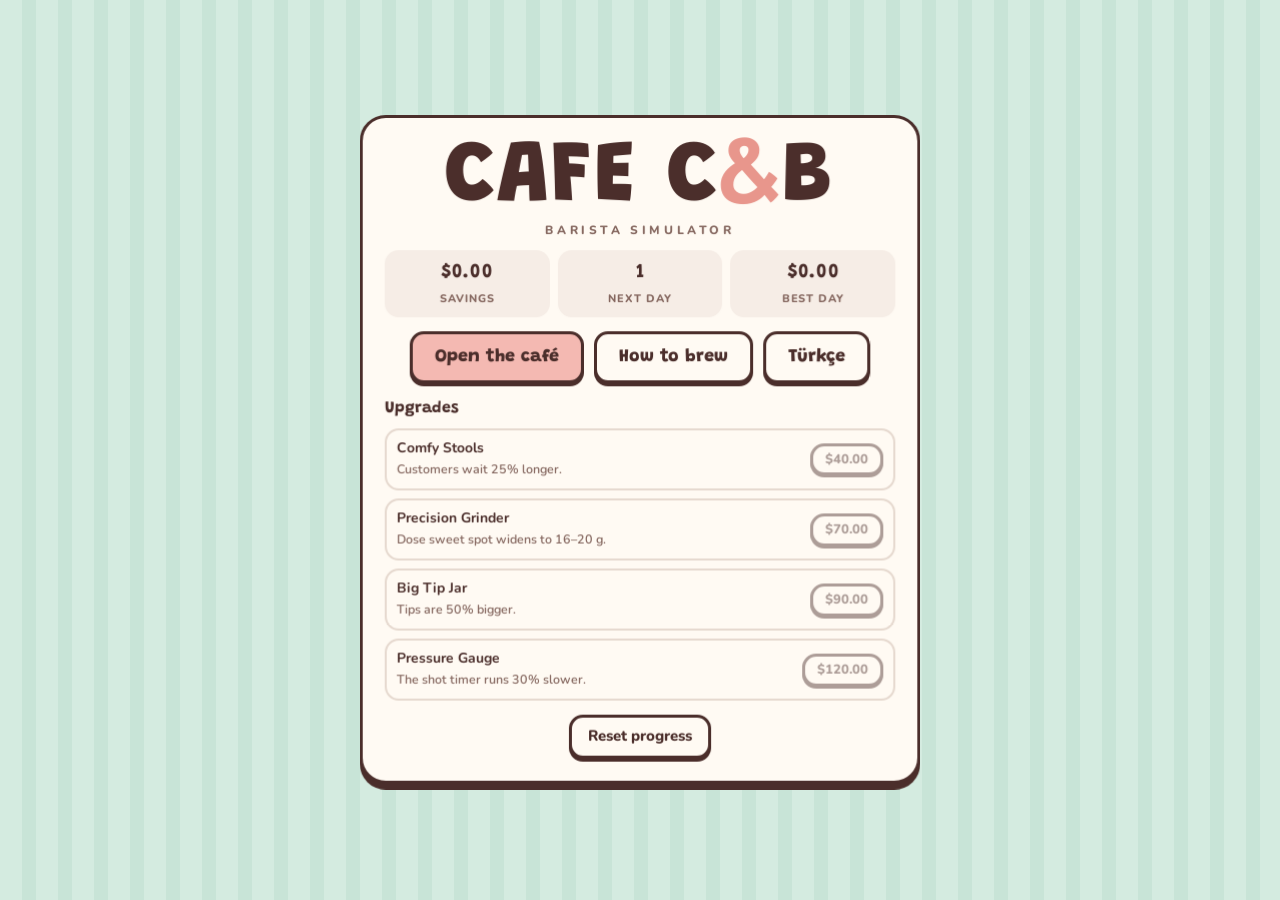
==== commit 5106e73d: "Issue #1: interactive drag-and-drop bench, modular files Split the single-file game into index.html," ====
--- a/CAFECB.html
+++ b/CAFECB.html
@@ -1,1555 +1,6 @@
 <!DOCTYPE html>
 <meta charset="utf-8">
 <title>Cafe C&amp;B</title>
-<meta name="viewport" content="width=device-width, initial-scale=1, viewport-fit=cover">
-<meta name="claude:viewport-fit-sides" content="cover">
-<link rel="preconnect" href="https://fonts.googleapis.com">
-<link rel="preconnect" href="https://fonts.gstatic.com" crossorigin>
-<link rel="stylesheet" href="https://fonts.googleapis.com/css2?family=Grandstander:wght@500;700;800&family=Nunito:wght@400;600;700;800&family=Courier+Prime:wght@400;700&display=swap">
-<style>
-/* Layout: café counter scene across the top, barista bench below (sticky cup + order ticket beside numbered station cards). Single cozy light look by choice. */
-:root {
-  --wall: #d4ebe0;
-  --wall-2: #c8e4d7;
-  --paper: #fffaf3;
-  --ink: #4b2e2b;
-  --ink-soft: #85675f;
-  --blush: #f4b9b2;
-  --blush-deep: #e8968c;
-  --butter: #f6d88c;
-  --mint: #8cc7ae;
-  --sky: #acc9ec;
-  --wood: #d39c78;
-  --wood-top: #e8b994;
-  --bench: #f3e6f0;
-  --good: #4f9e70;
-  --bad: #d4685a;
-  --shadow: 0 3px 0 var(--ink);
-  --font-display: 'Grandstander', 'Comic Sans MS', system-ui, sans-serif;
-  --font-body: 'Nunito', system-ui, -apple-system, 'Segoe UI', sans-serif;
-  --font-ticket: 'Courier Prime', 'Courier New', monospace;
-  color-scheme: light;
-}
-* { box-sizing: border-box; }
-[hidden] { display: none !important; }
-body {
-  margin: 0;
-  background: var(--bench);
-  color: var(--ink);
-  font-family: var(--font-body);
-  font-size: 15px;
-  line-height: 1.45;
-  -webkit-tap-highlight-color: transparent;
-}
-button { font: inherit; color: inherit; }
-button:focus-visible { outline: 3px solid var(--sky); outline-offset: 2px; }
-h1, h2, h3 { font-family: var(--font-display); margin: 0; text-wrap: balance; }
-
-/* ---------- top bar ---------- */
-.topbar {
-  position: relative; z-index: 25;
-  display: flex; align-items: center; gap: 12px; flex-wrap: wrap;
-  background: var(--ink); color: var(--paper);
-  padding-block: 8px;
-  padding-left: max(16px, env(safe-area-inset-left, 0px));
-  padding-right: max(16px, env(safe-area-inset-right, 0px));
-}
-.brand { font-family: var(--font-display); font-weight: 800; font-size: 20px; letter-spacing: .04em; }
-.brand b { color: var(--blush); }
-.hud { display: flex; gap: 8px; flex-wrap: wrap; margin-left: auto; align-items: center; }
-.pill {
-  font-weight: 800; font-size: 13px; padding: 3px 10px; border-radius: 999px;
-  background: rgba(255,250,243,.12); font-variant-numeric: tabular-nums; white-space: nowrap;
-}
-.pill.cash { background: var(--butter); color: var(--ink); }
-.iconbtn {
-  border: 0; background: rgba(255,250,243,.14); color: var(--paper); border-radius: 10px;
-  padding: 4px 10px; font-weight: 800; font-size: 13px; cursor: pointer;
-}
-.iconbtn:hover { background: rgba(255,250,243,.24); }
-.iconbtn.lang { background: var(--blush); color: var(--ink); }
-
-/* ---------- scene ---------- */
-.scene { position: relative; min-height: 236px; overflow: hidden; border-bottom: 3px solid var(--ink); }
-.scene canvas { position: absolute; inset: 0; width: 100%; height: 100%; display: block; }
-.talk {
-  position: relative; z-index: 1;
-  margin-left: max(150px, 34%);
-  padding-block: 18px 58px;
-  padding-right: max(16px, env(safe-area-inset-right, 0px));
-  max-width: 760px;
-}
-.bubble {
-  position: relative; background: var(--paper); border: 3px solid var(--ink); border-radius: 20px;
-  padding: 10px 14px 12px; box-shadow: var(--shadow); min-height: 84px;
-}
-.bubble::before {
-  content: ""; position: absolute; left: -15px; bottom: 22px; width: 22px; height: 22px;
-  background: var(--paper); border-left: 3px solid var(--ink); border-bottom: 3px solid var(--ink);
-  transform: rotate(45deg) skew(10deg, 10deg);
-}
-.who { display: flex; align-items: center; gap: 8px; font-size: 12px; font-weight: 800; letter-spacing: .06em; text-transform: uppercase; color: var(--ink-soft); }
-.patience { flex: 1; height: 8px; border-radius: 99px; background: #eadfd6; overflow: hidden; max-width: 160px; margin-left: auto; }
-.patience i { display: block; height: 100%; width: 100%; background: var(--mint); border-radius: 99px; transition: background .3s; }
-.say { font-size: 16px; font-weight: 600; margin: 4px 0 0; min-height: 1.45em; }
-.talk-actions { margin-top: 10px; display: flex; gap: 8px; }
-
-/* ---------- buttons ---------- */
-.btn {
-  border: 3px solid var(--ink); border-radius: 14px; background: var(--paper);
-  padding: 8px 16px; font-weight: 800; cursor: pointer; box-shadow: var(--shadow);
-  transition: transform .08s, box-shadow .08s;
-  touch-action: manipulation;
-}
-.btn:hover:not(:disabled) { transform: translateY(-1px); }
-.btn:active:not(:disabled), .btn.active { transform: translateY(3px); box-shadow: 0 0 0 var(--ink); }
-.btn:disabled { opacity: .45; cursor: not-allowed; }
-.btn.primary { background: var(--blush); }
-.btn.go { background: var(--mint); }
-.btn.big { font-size: 18px; padding: 10px 22px; font-family: var(--font-display); }
-.btn.hold { background: var(--butter); width: 100%; user-select: none; -webkit-user-select: none; touch-action: none; }
-.btn.hold.active { background: #f2c55a; }
-
-/* ---------- bench ---------- */
-.bench {
-  display: grid; grid-template-columns: 300px minmax(0, 1fr); gap: 18px; align-items: start;
-  padding-block: 18px 32px;
-  padding-left: max(16px, env(safe-area-inset-left, 0px));
-  padding-right: max(16px, env(safe-area-inset-right, 0px));
-  max-width: 1280px; margin: 0 auto;
-  transition: opacity .2s;
-}
-.bench.idle .stations, .bench.idle .baractions { opacity: .55; pointer-events: none; }
-.cupcol { position: sticky; top: 12px; display: grid; gap: 12px; min-width: 0; }
-.ticket {
-  background: #fff; border: 2px dashed var(--ink-soft); border-radius: 6px; padding: 10px 12px;
-  font-family: var(--font-ticket); font-size: 13.5px; line-height: 1.4;
-}
-.ticket h4 { margin: 0 0 4px; font-size: 12px; letter-spacing: .12em; text-transform: uppercase; display: flex; justify-content: space-between; }
-.ticket p { margin: 0; }
-.cupcard { background: var(--paper); border: 3px solid var(--ink); border-radius: 22px; box-shadow: var(--shadow); overflow: hidden; }
-#cupCv { display: block; width: 100%; height: 230px; }
-.cupinfo { font-size: 12.5px; font-weight: 700; color: var(--ink-soft); padding: 0 14px 12px; min-height: 2.9em; }
-.baractions { display: grid; grid-template-columns: 1fr 1.4fr; gap: 10px; }
-
-.stations { display: grid; grid-template-columns: repeat(auto-fill, minmax(250px, 1fr)); gap: 14px; min-width: 0; }
-.station {
-  position: relative; background: var(--paper); border: 3px solid var(--ink); border-radius: 18px;
-  padding: 12px 14px 14px; display: grid; gap: 10px; align-content: start; min-width: 0;
-}
-.station h3 { font-size: 17px; display: flex; align-items: center; gap: 8px; flex-wrap: wrap; }
-.step {
-  display: inline-grid; place-items: center; width: 24px; height: 24px; border-radius: 50%;
-  background: var(--ink); color: var(--paper); font-size: 13px; font-family: var(--font-body); font-weight: 800;
-}
-.station .hint { font-size: 12px; color: var(--ink-soft); font-weight: 700; margin-left: auto; font-family: var(--font-body); }
-.station.locked > *:not(h3) { opacity: .35; pointer-events: none; }
-.chips { display: flex; flex-wrap: wrap; gap: 6px; }
-.chip {
-  border: 2px solid var(--ink); background: #fff; border-radius: 999px; padding: 4px 12px;
-  font-weight: 700; font-size: 13.5px; cursor: pointer;
-}
-.chip[aria-pressed="true"] { background: var(--ink); color: var(--paper); }
-.chip:disabled { opacity: .45; cursor: not-allowed; }
-.row { display: flex; gap: 8px; align-items: center; }
-.row > .btn { flex: 1; }
-.readout { font-weight: 800; font-variant-numeric: tabular-nums; font-size: 13px; display: flex; justify-content: space-between; gap: 8px; }
-.readout span:last-child { color: var(--ink-soft); text-align: right; }
-
-.meter { position: relative; height: 22px; border: 2px solid var(--ink); border-radius: 999px; background: #f4ece6; overflow: hidden; }
-.meter .zone { position: absolute; top: 0; bottom: 0; background: rgba(140,199,174,.65); border-left: 2px dashed var(--good); border-right: 2px dashed var(--good); }
-.meter .fill { position: absolute; left: 0; top: 0; bottom: 0; width: 0; background: var(--wood); }
-.meter .needle { position: absolute; top: -2px; bottom: -2px; width: 4px; margin-left: -2px; background: var(--ink); border-radius: 2px; left: 0; }
-.meter .band { position: absolute; top: 0; bottom: 0; opacity: .55; }
-.meter .band.warm { background: var(--butter); }
-.meter .band.normal { background: var(--blush); }
-.meter .band.hot { background: var(--blush-deep); }
-.meter.temp .fill { background: transparent; border-right: 4px solid var(--ink); }
-.bandlabels { display: flex; flex-wrap: wrap; gap: 4px 12px; margin-top: 6px; font-size: 11.5px; font-weight: 800; color: var(--ink-soft); font-variant-numeric: tabular-nums; }
-.bandlabels span { display: inline-flex; align-items: center; gap: 5px; white-space: nowrap; }
-.bandlabels i { width: 10px; height: 10px; border-radius: 3px; border: 1.5px solid var(--ink); }
-
-.shotlist { display: flex; gap: 6px; flex-wrap: wrap; min-height: 26px; }
-.tag { font-size: 12px; font-weight: 800; padding: 2px 9px; border-radius: 999px; background: #efe6df; }
-.tag.good { background: #cfe9da; }
-.tag.bad { background: #f6d0ca; }
-
-.pumps { display: grid; grid-template-columns: repeat(3, 1fr); gap: 8px; }
-.pump {
-  border: 2px solid var(--ink); border-radius: 14px; background: #fff; cursor: pointer; padding: 8px 4px 6px;
-  display: grid; justify-items: center; gap: 2px; font-weight: 800; font-size: 13px;
-}
-.pump .bottle { width: 22px; height: 30px; border: 2px solid var(--ink); border-radius: 6px 6px 8px 8px; position: relative; }
-.pump .bottle::before { content: ""; position: absolute; left: 6px; top: -9px; width: 6px; height: 8px; background: var(--ink); border-radius: 2px; }
-.pump .n { font-size: 12px; color: var(--ink-soft); font-variant-numeric: tabular-nums; }
-.pump[aria-pressed="true"] { background: #fdf1d8; }
-.pump:active { transform: translateY(2px); }
-
-/* ---------- overlays ---------- */
-.overlay {
-  position: fixed; inset: 0; z-index: 20; display: grid; place-items: center;
-  background: rgba(75,46,43,.45);
-  padding-block: max(16px, env(safe-area-inset-top, 0px)) max(16px, env(safe-area-inset-bottom, 0px));
-  padding-left: max(16px, env(safe-area-inset-left, 0px));
-  padding-right: max(16px, env(safe-area-inset-right, 0px));
-  overflow-y: auto;
-}
-.overlay.menu { z-index: 26; background: var(--wall); background-image: repeating-linear-gradient(90deg, var(--wall) 0 22px, var(--wall-2) 22px 36px); }
-.card {
-  width: min(560px, 100%); background: var(--paper); border: 3px solid var(--ink); border-radius: 26px;
-  box-shadow: 0 6px 0 var(--ink); padding: 22px; display: grid; gap: 14px; min-width: 0;
-  animation: pop .28s cubic-bezier(.2,1.4,.5,1);
-}
-@keyframes pop { from { transform: translateY(18px) scale(.97); opacity: .4; } }
-.logo { text-align: center; line-height: .9; }
-.logo .big { font-family: var(--font-display); font-weight: 800; font-size: clamp(52px, 13vw, 88px); letter-spacing: .02em; }
-.logo .big b { color: var(--blush-deep); }
-.logo .sub { font-weight: 800; letter-spacing: .3em; font-size: 12px; text-transform: uppercase; color: var(--ink-soft); margin-top: 6px; }
-.stats { display: grid; grid-template-columns: repeat(3, 1fr); gap: 8px; text-align: center; }
-.stats div { background: #f6ede6; border-radius: 14px; padding: 8px 4px; min-width: 0; }
-.stats b { display: block; font-family: var(--font-display); font-size: 20px; font-variant-numeric: tabular-nums; }
-.stats span { font-size: 11px; font-weight: 800; letter-spacing: .08em; text-transform: uppercase; color: var(--ink-soft); }
-.menu-actions { display: flex; flex-wrap: wrap; gap: 10px; justify-content: center; }
-.shop { display: grid; gap: 8px; }
-.shop h3 { font-size: 16px; }
-.upg { display: flex; align-items: center; gap: 10px; border: 2px solid #e6d9cf; border-radius: 14px; padding: 8px 10px; }
-.upg div { flex: 1; min-width: 0; }
-.upg b { display: block; font-size: 14px; }
-.upg small { color: var(--ink-soft); font-weight: 600; }
-.upg .btn { padding: 4px 12px; font-size: 13px; box-shadow: 0 2px 0 var(--ink); }
-.stars { font-size: 34px; letter-spacing: 4px; text-align: center; color: #e6d9cf; line-height: 1; }
-.stars .on { color: #f2b636; -webkit-text-stroke: 1.5px var(--ink); }
-.quote { text-align: center; font-weight: 700; font-size: 16px; margin: 0; }
-.checks { display: grid; grid-template-columns: repeat(auto-fill, minmax(150px, 1fr)); gap: 6px; }
-.check { font-size: 13px; font-weight: 700; padding: 4px 10px; border-radius: 10px; background: #cfe9da; }
-.check.no { background: #f6d0ca; }
-.bars { display: grid; gap: 6px; }
-.bar { display: grid; grid-template-columns: 88px 1fr 64px; gap: 8px; align-items: center; font-size: 13px; font-weight: 800; }
-.bar i { height: 10px; border-radius: 99px; background: #efe6df; overflow: hidden; display: block; }
-.bar i em { display: block; height: 100%; background: var(--mint); border-radius: 99px; }
-.bar span:last-child { text-align: right; font-variant-numeric: tabular-nums; color: var(--ink-soft); font-size: 12px; }
-.money { display: flex; justify-content: center; gap: 10px; flex-wrap: wrap; font-family: var(--font-display); font-size: 20px; font-variant-numeric: tabular-nums; }
-.money span { background: var(--butter); border-radius: 12px; padding: 2px 12px; }
-.money span.tip { background: #cfe9da; }
-.book table { width: 100%; border-collapse: collapse; font-size: 13px; }
-.book th, .book td { text-align: left; padding: 5px 6px; border-bottom: 1px solid #eadfd6; vertical-align: top; }
-.book th { font-size: 11px; letter-spacing: .08em; text-transform: uppercase; color: var(--ink-soft); }
-.book .scroll { overflow-x: auto; }
-.book ul { margin: 0; padding-left: 18px; font-size: 14px; }
-.book li { margin-bottom: 3px; }
-.toast {
-  position: fixed; left: 50%; bottom: max(20px, env(safe-area-inset-bottom, 0px)); transform: translateX(-50%);
-  background: var(--ink); color: var(--paper); font-weight: 800; padding: 8px 16px; border-radius: 999px; z-index: 30;
-  max-width: calc(100% - 32px); text-align: center;
-}
-
-@media (max-width: 760px) {
-  .bench { grid-template-columns: minmax(0, 1fr); }
-  .cupcol { position: static; }
-  #cupCv { height: 200px; }
-  .say { font-size: 15px; }
-  .brand { font-size: 17px; }
-}
-@media (prefers-reduced-motion: reduce) {
-  .card { animation: none; }
-  .btn { transition: none; }
-}
-</style>
-
-<header class="topbar">
-  <div class="brand">CAFE C<b>&amp;</b>B</div>
-  <div class="hud">
-    <span class="pill" id="hudDay">Day 1</span>
-    <span class="pill" id="hudCust">—</span>
-    <span class="pill cash" id="hudCash">$0.00</span>
-    <button class="iconbtn" id="bookBtn" type="button" data-t="recipes">Recipes</button>
-    <button class="iconbtn" id="muteBtn" type="button">Sound on</button>
-    <button class="iconbtn lang" id="langBtn" type="button" title="Language / Dil">TR</button>
-    <button class="iconbtn" id="menuBtn" type="button" data-t="menu">Menu</button>
-  </div>
-</header>
-
-<section class="scene" id="scene">
-  <canvas id="sceneCv" aria-hidden="true"></canvas>
-  <div class="talk">
-    <div class="bubble" id="bubble" hidden>
-      <div class="who"><span id="custName">Guest</span><span class="patience" title="Patience"><i id="patBar"></i></span></div>
-      <p class="say" id="say" aria-live="polite"></p>
-    </div>
-    <div class="talk-actions" id="talkActions" hidden>
-      <button class="btn go" id="takeBtn" type="button" data-t="startBrewing">Start brewing</button>
-    </div>
-  </div>
-</section>
-
-<main class="bench idle" id="bench">
-  <div class="cupcol">
-    <div class="ticket" id="ticket">
-      <h4><span data-t="orderTicket">Order ticket</span><span id="ticketNo">#000</span></h4>
-      <p id="ticketText"></p>
-    </div>
-    <div class="cupcard">
-      <canvas id="cupCv" aria-label="Drink"></canvas>
-      <div class="cupinfo" id="cupInfo"></div>
-    </div>
-    <div class="baractions">
-      <button class="btn" id="trashBtn" type="button" data-t="trash">Trash it</button>
-      <button class="btn primary big" id="serveBtn" type="button" data-t="serve">Serve</button>
-    </div>
-  </div>
-
-  <div class="stations">
-    <div class="station" id="stCup">
-      <h3><span class="step">1</span><span data-t="cup">Cup</span></h3>
-      <div class="chips" id="sizeChips"></div>
-    </div>
-
-    <div class="station" id="stGrind">
-      <h3><span class="step">2</span><span data-t="grinder">Grinder</span> <span class="hint" id="doseZoneTxt"></span></h3>
-      <div class="chips" id="beanChips"></div>
-      <div class="meter" id="doseMeter"><div class="zone" id="doseZone"></div><div class="fill" id="doseFill"></div></div>
-      <div class="readout"><span id="doseTxt">0.0 g</span><span id="doseMsg"></span></div>
-      <div class="row">
-        <button class="btn hold" id="grindBtn" type="button" data-t="holdGrind">Hold to grind</button>
-        <button class="btn" id="dumpBtn" type="button" data-t="dump" hidden>Dump</button>
-      </div>
-    </div>
-
-    <div class="station" id="stShot">
-      <h3><span class="step">3</span><span data-t="espresso">Espresso</span> <span class="hint" data-t="stopAt">stop at 25–30 s</span></h3>
-      <div class="meter" id="shotMeter"><div class="zone" id="shotZone"></div><div class="needle" id="shotNeedle"></div></div>
-      <div class="readout"><span id="shotTxt">0 s</span><span id="shotMsg"></span></div>
-      <button class="btn" id="shotBtn" type="button">Pull shot</button>
-      <div class="shotlist" id="shotList"></div>
-    </div>
-
-    <div class="station" id="stMilk">
-      <h3><span class="step">4</span><span data-t="steamWand">Steam wand</span></h3>
-      <div class="chips" id="milkChips"></div>
-      <div class="chips" id="foamChips"></div>
-      <div>
-        <div class="meter temp" id="tempMeter">
-          <div class="band warm" id="bandWarm"></div><div class="band normal" id="bandNormal"></div><div class="band hot" id="bandHot"></div>
-          <div class="fill" id="tempFill"></div>
-        </div>
-        <div class="bandlabels" id="bandLabels"></div>
-      </div>
-      <div class="readout"><span id="tempTxt">6 °C</span><span id="tempMsg"></span></div>
-      <div class="row">
-        <button class="btn hold" id="steamBtn" type="button" data-t="holdSteam">Hold to steam</button>
-        <button class="btn" id="pourBtn" type="button">Pour</button>
-      </div>
-    </div>
-
-    <div class="station" id="stSyrup">
-      <h3><span class="step">5</span><span data-t="syrups">Syrups</span> <span class="hint" data-t="onePump">one tap = one pump</span></h3>
-      <div class="pumps" id="syrupBtns"></div>
-    </div>
-
-    <div class="station" id="stTops">
-      <h3><span class="step">6</span><span data-t="toppings">Toppings</span></h3>
-      <div class="chips" id="topChips"></div>
-    </div>
-  </div>
-</main>
-
-<div class="overlay menu" id="ovMenu" hidden>
-  <div class="card">
-    <div class="logo"><div class="big">CAFE C<b>&amp;</b>B</div><div class="sub" data-t="sub">Barista Simulator</div></div>
-    <div class="stats">
-      <div><b id="mCash">$0</b><span data-t="savings">Savings</span></div>
-      <div><b id="mDay">1</b><span data-t="nextDay">Next day</span></div>
-      <div><b id="mBest">$0</b><span data-t="bestDay">Best day</span></div>
-    </div>
-    <div class="menu-actions">
-      <button class="btn primary big" id="startBtn" type="button">Open the café</button>
-      <button class="btn big" id="howBtn" type="button" data-t="howTo">How to brew</button>
-      <button class="btn big" id="langBtn2" type="button">Türkçe</button>
-    </div>
-    <div class="shop" id="menuShop"></div>
-    <div class="menu-actions"><button class="btn" id="resetBtn" type="button" data-t="reset">Reset progress</button></div>
-  </div>
-</div>
-
-<div class="overlay" id="ovResult" hidden>
-  <div class="card">
-    <div class="stars" id="rStars"></div>
-    <p class="quote" id="rQuote"></p>
-    <div class="checks" id="rChecks"></div>
-    <div class="bars" id="rBars"></div>
-    <div class="money" id="rMoney"></div>
-    <div class="menu-actions"><button class="btn go big" id="nextBtn" type="button">Next customer</button></div>
-  </div>
-</div>
-
-<div class="overlay" id="ovDay" hidden>
-  <div class="card">
-    <h2 id="dTitle" style="text-align:center;font-size:30px">Day 1</h2>
-    <div class="stats">
-      <div><b id="dEarn">$0</b><span data-t="earned">Earned</span></div>
-      <div><b id="dStars">0</b><span data-t="avgStars">Avg stars</span></div>
-      <div><b id="dCash">$0</b><span data-t="savings">Savings</span></div>
-    </div>
-    <div class="shop" id="dayShop"></div>
-    <div class="menu-actions">
-      <button class="btn primary big" id="nextDayBtn" type="button">Open next day</button>
-      <button class="btn big" id="toMenuBtn" type="button" data-t="toMenu">Main menu</button>
-    </div>
-  </div>
-</div>
-
-<div class="overlay" id="ovBook" hidden>
-  <div class="card book">
-    <h2 data-t="recipeBook">Recipe book</h2>
-    <div id="bookBody"></div>
-    <div class="menu-actions"><button class="btn go" id="closeBookBtn" type="button" data-t="backToBar">Back to the bar</button></div>
-  </div>
-</div>
-
-<div class="toast" id="toast" hidden></div>
-
-<script>
-'use strict';
-const $ = s => document.querySelector(s);
-const TAU = Math.PI * 2, PI = Math.PI;
-const rand = (a, b) => a + Math.random() * (b - a);
-const pick = a => a[Math.floor(Math.random() * a.length)];
-const ri = n => Math.floor(Math.random() * n);
-const clamp = (v, a, b) => Math.max(a, Math.min(b, v));
-const money = n => '$' + n.toFixed(2);
-
-const C = {
-  ink: '#4b2e2b', paper: '#fffaf3', wall: '#d4ebe0', wall2: '#c8e4d7', blush: '#f4b9b2',
-  butter: '#f6d88c', mint: '#8cc7ae', sky: '#acc9ec', wood: '#d39c78', woodTop: '#e8b994',
-  espresso: '#5b3423', crema: '#c98b4f', milk: '#f3e3cc', foam: '#fffaf0',
-};
-
-/* ---------------- data ---------------- */
-const SIZES = { S: { cap: 240, mult: 1 }, M: { cap: 350, mult: 1.25 }, L: { cap: 470, mult: 1.5 } };
-const BEAN_KEYS = ['esp', 'decaf', 'dark'];
-const MILK_KEYS = ['whole', 'oat', 'almond'];
-const FOAM_KEYS = ['none', 'light', 'thick'];
-const SYRUPS = { vanilla: { color: '#f3e2a8' }, caramel: { color: '#d9964a' }, hazelnut: { color: '#a9714a' } };
-const TOP_KEYS = ['whip', 'cocoa', 'cinnamon'];
-const TEMPS = { warm: { lo: 50, hi: 57 }, normal: { lo: 60, hi: 67 }, hot: { lo: 70, hi: 76 } };
-const DRINKS = {
-  espresso: { milk: false, foam: null, price: 2.5, tops: [] },
-  latte: { milk: true, foam: 'light', price: 4, tops: [] },
-  cappuccino: { milk: true, foam: 'thick', price: 4.25, tops: [] },
-  flatwhite: { milk: true, foam: 'none', price: 4, tops: [] },
-  mocha: { milk: true, foam: 'light', price: 5, tops: ['cocoa', 'whip'] },
-};
-const UPGRADES = [{ id: 'stools', cost: 40 }, { id: 'grinder', cost: 70 }, { id: 'tipjar', cost: 90 }, { id: 'gauge', cost: 120 }];
-const SURPRISE_KEYS = ['decaf', 'oat', 'almond', 'vanilla', 'cinnamon', 'L'];
-const NAMES = ['Mira', 'Theo', 'Ada', 'Jun', 'Rosa', 'Felix', 'Noor', 'Kai', 'Lena', 'Omar', 'Ivy', 'Bastian', 'Yuki', 'Sam', 'Priya', 'Elif', 'Mateo', 'Hana', 'Leo', 'Zara', 'Deniz', 'Ola', 'Can', 'Ayşe', 'Mert', 'Zeynep'];
-const SKIN = ['#f6d3b8', '#ecbd98', '#c98b62', '#9b6544', '#6e4630', '#f2c9a5'];
-const HAIR = ['#3b2a24', '#6b4430', '#d9a35b', '#1f1b1a', '#b5533c', '#9aa0a8', '#e8d2a0'];
-const SHIRT = ['#f2b5b8', '#a9c7ea', '#f6d88c', '#b9dcb0', '#d5b8ea', '#f4c095', '#9fd3cf'];
-
-/* ---------------- language ---------------- */
-const cap1 = (s, L) => s.charAt(0).toLocaleUpperCase(L) + s.slice(1);
-const low1 = (s, L) => s.charAt(0).toLocaleLowerCase(L) + s.slice(1);
-const STR = {
-  en: {
-    recipes: 'Recipes', soundOn: 'Sound on', soundOff: 'Sound off', menu: 'Menu', otherLang: 'TR', otherLangLong: 'Türkçe',
-    day: 'Day {0}', guest: 'Guest {0}/{1}', closed: 'Closed', patience: 'Patience',
-    startBrewing: 'Start brewing', orderTicket: 'Order ticket',
-    ticketIdle: 'Open the café to take your first order.', ticketWait: 'Waiting for the next guest…',
-    trash: 'Trash it', serve: 'Serve', cup: 'Cup', grinder: 'Grinder', sweetSpot: 'sweet spot {0}–{1} g',
-    espresso: 'Espresso', stopAt: 'stop at 25–30 s', steamWand: 'Steam wand', syrups: 'Syrups', onePump: 'one tap = one pump', toppings: 'Toppings',
-    holdGrind: 'Hold to grind', dump: 'Dump', pullShot: 'Pull shot', pullAnother: 'Pull another shot', stop: 'Stop!',
-    holdSteam: 'Hold to steam', pour: 'Pour', poured: 'Poured',
-    grinding: 'Grinding…', doseLight: 'A bit light', doseOver: 'Overpacked', perfectDose: 'Perfect dose',
-    waitFor: 'Wait for it…', now: 'Now!', tooLong: 'Too long!', grindFirst: 'Grind first', max3: 'Three shots max', ready: 'Ready',
-    scorched: 'Scorched!', steaming: 'Steaming…', pourReady: 'Pour when ready', sec: 's',
-    noShots: 'No shots yet', shotTag: 'Shot {0}: {1}s {2}', sour: 'sour', bitter: 'bitter', perfect: 'perfect',
-    pumps: n => n === 1 ? '1 pump' : `${n} pumps`,
-    noCup: 'No cup yet. Start at station 1.', cupWord: '{0} cup', pickCup: 'Pick a cup to start', benchClear: 'The bench is clear',
-    milkInfo: '{0}, {1} °C, {2}',
-    sub: 'Barista Simulator', savings: 'Savings', nextDay: 'Next day', bestDay: 'Best day',
-    openCafe: 'Open the café', openDay: 'Open day {0}', howTo: 'How to brew', reset: 'Reset progress', resetConfirm: 'Tap again to erase everything',
-    upgrades: 'Upgrades', owned: 'Owned',
-    nextCustomer: 'Next customer', closeShop: 'Close up shop', dayDone: 'Day {0} done!', earned: 'Earned', avgStars: 'Avg stars', toMenu: 'Main menu',
-    tip: 'tip {0}', backToBar: 'Back to the bar', recipeBook: 'Recipe book', starsOf: '{0} of 5 stars',
-    pickFirst: 'Pick a cup first.', plenty: 'That is plenty of syrup.', paused: 'Day paused. Open the café to start a fresh day.',
-    sizes: { S: 'Small', M: 'Medium', L: 'Large' },
-    beans: { esp: 'House Espresso', decaf: 'Decaf', dark: 'Dark Roast' },
-    milks: { whole: 'Whole', oat: 'Oat', almond: 'Almond' },
-    milkLabel: { whole: 'Whole milk', oat: 'Oat milk', almond: 'Almond milk' },
-    foams: { none: 'No foam', light: 'Light foam', thick: 'Thick foam' },
-    syrupNames: { vanilla: 'Vanilla', caramel: 'Caramel', hazelnut: 'Hazelnut' },
-    tops: { whip: 'Whipped cream', cocoa: 'Cocoa', cinnamon: 'Cinnamon' },
-    temps: { warm: 'Warm', normal: 'Normal', hot: 'Extra hot' },
-    upg: {
-      stools: ['Comfy Stools', 'Customers wait 25% longer.'], grinder: ['Precision Grinder', 'Dose sweet spot widens to 16–20 g.'],
-      tipjar: ['Big Tip Jar', 'Tips are 50% bigger.'], gauge: ['Pressure Gauge', 'The shot timer runs 30% slower.'],
-    },
-    chk: {
-      size: '{0} cup', beans: '{0} beans', shots: n => n === 1 ? '1 shot' : `${n} shots`, noMilk: 'No milk', noSyrup: 'No syrup', plainTop: 'Nothing on top',
-      hasMilk: 'Has milk', hasEsp: 'Has espresso',
-    },
-    say: {
-      size: 'I wanted a {0}.', beans: "These aren't the beans I wanted.", noCoffee: "Where's the coffee?", strong: 'Whoa, way too strong!',
-      weak: 'This is way too weak.', milk: "That's not the milk I asked for.", whereMilk: 'Where is the milk?', foam: 'The foam is all wrong.',
-      noMilk: "I didn't want milk!", sweet: 'Way too sweet!', sweetOff: 'The sweetness is off.', top: "That's not what I wanted on top.",
-      saidMilk: 'I said something with milk!',
-    },
-    q5: ['Perfect! Exactly what I wanted.', 'Wow. Best coffee in town.', 'This is art. Thank you!'],
-    q4: ['Really nice, thanks!', 'Lovely, thank you.'],
-    though: 'Lovely! Though... {0}', forever: 'Finally. That took forever.',
-    meh: ['Hmm, something tastes a bit off.', "It's fine, I guess.", 'Bit bitter, but okay.'],
-    bars: { order: 'Order', dose: 'Dose', shots: 'Shots', milk: 'Milk', speed: 'Speed', scorched: ' (scorched)' },
-    surprise: {
-      decaf: ["But I can't have caffeine after noon.", 'Decaf beans', 'I said no caffeine!'],
-      oat: ['Oat milk though, please.', 'Oat milk', 'I asked for oat milk.'],
-      almond: ['With almond milk, though.', 'Almond milk', 'I asked for almond milk.'],
-      vanilla: ['I do love a pump of vanilla.', 'Some vanilla', 'Where is the vanilla?'],
-      cinnamon: ['Something with cinnamon on top!', 'Cinnamon on top', 'No cinnamon?'],
-      L: ["As long as it's big.", 'Large cup', 'I wanted a big one!'],
-    },
-    book: `<div class="scroll"><table>
-      <thead><tr><th>Drink</th><th>Cup</th><th>Shots</th><th>Milk</th><th>Foam</th><th>On top</th></tr></thead>
-      <tbody>
-        <tr><td><b>Espresso</b></td><td>Small</td><td>1 (double = 2)</td><td>none</td><td>—</td><td>—</td></tr>
-        <tr><td><b>Latte</b></td><td>any</td><td>2</td><td>yes</td><td>Light</td><td>—</td></tr>
-        <tr><td><b>Cappuccino</b></td><td>any</td><td>2</td><td>yes</td><td>Thick</td><td>—</td></tr>
-        <tr><td><b>Flat White</b></td><td>Small</td><td>2</td><td>yes</td><td>None</td><td>—</td></tr>
-        <tr><td><b>Mocha</b></td><td>any</td><td>2</td><td>yes</td><td>Light</td><td>Cocoa + whipped cream</td></tr>
-      </tbody></table></div>
-      <ul>
-        <li>No beans mentioned? Use <b>House Espresso</b>. No milk mentioned? Use <b>Whole</b>.</li>
-        <li>Steam to <b>60–67 °C</b> unless asked. Warm is 50–57 °C, extra hot is 70–76 °C. Past 82 °C the milk scorches.</li>
-        <li>Grind a dose of <b>17–19 g</b>, then pull each shot for <b>25–30 s</b>. An extra shot means one more than the recipe.</li>
-        <li>Add syrups and toppings only when the customer asks for them. Customers often hint instead of saying it plainly.</li>
-        <li>Everything counts: what's in the cup, how well it was made, and how long they waited.</li>
-      </ul>`,
-  },
-  tr: {
-    recipes: 'Tarifler', soundOn: 'Ses açık', soundOff: 'Ses kapalı', menu: 'Menü', otherLang: 'EN', otherLangLong: 'English',
-    day: 'Gün {0}', guest: 'Misafir {0}/{1}', closed: 'Kapalı', patience: 'Sabır',
-    startBrewing: 'Hazırlamaya başla', orderTicket: 'Sipariş fişi',
-    ticketIdle: 'İlk siparişi almak için kafeyi aç.', ticketWait: 'Sıradaki misafir bekleniyor…',
-    trash: 'Dök gitsin', serve: 'Servis et', cup: 'Bardak', grinder: 'Öğütücü', sweetSpot: 'ideal {0}–{1} g',
-    espresso: 'Espresso', stopAt: '25–30 sn’de durdur', steamWand: 'Buhar çubuğu', syrups: 'Şuruplar', onePump: 'her dokunuş = bir pompa', toppings: 'Süslemeler',
-    holdGrind: 'Basılı tut, öğüt', dump: 'Boşalt', pullShot: 'Shot çek', pullAnother: 'Bir shot daha', stop: 'Dur!',
-    holdSteam: 'Basılı tut, ısıt', pour: 'Dök', poured: 'Döküldü',
-    grinding: 'Öğütülüyor…', doseLight: 'Biraz az', doseOver: 'Fazla dolu', perfectDose: 'Mükemmel doz',
-    waitFor: 'Bekle…', now: 'Şimdi!', tooLong: 'Çok uzun!', grindFirst: 'Önce öğüt', max3: 'En fazla üç shot', ready: 'Hazır',
-    scorched: 'Yandı!', steaming: 'Isıtılıyor…', pourReady: 'Hazırsan dök', sec: 'sn',
-    noShots: 'Henüz shot yok', shotTag: 'Shot {0}: {1} sn {2}', sour: 'ekşi', bitter: 'acı', perfect: 'mükemmel',
-    pumps: n => `${n} pompa`,
-    noCup: 'Henüz bardak yok. 1. istasyondan başla.', cupWord: '{0} bardak', pickCup: 'Başlamak için bardak seç', benchClear: 'Tezgâh boş',
-    milkInfo: '{0}, {1} °C, {2}',
-    sub: 'Barista Simülatörü', savings: 'Kasa', nextDay: 'Sıradaki gün', bestDay: 'En iyi gün',
-    openCafe: 'Kafeyi aç', openDay: '{0}. günü aç', howTo: 'Nasıl yapılır', reset: 'İlerlemeyi sıfırla', resetConfirm: 'Her şeyi silmek için tekrar dokun',
-    upgrades: 'Geliştirmeler', owned: 'Sahipsin',
-    nextCustomer: 'Sıradaki müşteri', closeShop: 'Dükkânı kapat', dayDone: '{0}. gün bitti!', earned: 'Kazanç', avgStars: 'Ort. yıldız', toMenu: 'Ana menü',
-    tip: 'bahşiş {0}', backToBar: 'Tezgâha dön', recipeBook: 'Tarif defteri', starsOf: '5 üzerinden {0} yıldız',
-    pickFirst: 'Önce bir bardak seç.', plenty: 'Bu kadar şurup yeter.', paused: 'Gün durduruldu. Yeni bir gün için kafeyi aç.',
-    sizes: { S: 'Küçük', M: 'Orta', L: 'Büyük' },
-    beans: { esp: 'Ev Espressosu', decaf: 'Kafeinsiz', dark: 'Koyu Kavrum' },
-    milks: { whole: 'Tam yağlı', oat: 'Yulaf', almond: 'Badem' },
-    milkLabel: { whole: 'Tam yağlı süt', oat: 'Yulaf sütü', almond: 'Badem sütü' },
-    foams: { none: 'Köpüksüz', light: 'Az köpük', thick: 'Bol köpük' },
-    syrupNames: { vanilla: 'Vanilya', caramel: 'Karamel', hazelnut: 'Fındık' },
-    tops: { whip: 'Krem şanti', cocoa: 'Kakao', cinnamon: 'Tarçın' },
-    temps: { warm: 'Ilık', normal: 'Normal', hot: 'Çok sıcak' },
-    upg: {
-      stools: ['Rahat Tabureler', 'Müşteriler %25 daha uzun bekler.'], grinder: ['Hassas Öğütücü', 'İdeal doz aralığı 16–20 g olur.'],
-      tipjar: ['Büyük Bahşiş Kavanozu', 'Bahşişler %50 daha fazla.'], gauge: ['Basınç Göstergesi', 'Shot zamanlayıcısı %30 daha yavaş akar.'],
-    },
-    chk: {
-      size: '{0} bardak', beans: '{0} çekirdek', shots: n => `${n} shot`, noMilk: 'Sütsüz', noSyrup: 'Şurupsuz', plainTop: 'Üstü sade',
-      hasMilk: 'Sütlü', hasEsp: 'Espressolu',
-    },
-    say: {
-      size: 'Ben {0} boy istemiştim.', beans: 'İstediğim çekirdek bu değil.', noCoffee: 'Kahve nerede?', strong: 'Vay, bu çok sert!',
-      weak: 'Bu çok sulu olmuş.', milk: 'Bu istediğim süt değil.', whereMilk: 'Süt nerede?', foam: 'Köpük hiç olmamış.',
-      noMilk: 'Süt istememiştim!', sweet: 'Bu çok tatlı!', sweetOff: 'Tatlılığı tutturamamışsın.', top: 'Üstüne bunu istememiştim.',
-      saidMilk: 'Sütlü bir şey demiştim!',
-    },
-    q5: ['Mükemmel! Tam istediğim gibi.', 'Vay be. Şehrin en iyi kahvesi.', 'Bu bir sanat eseri. Teşekkürler!'],
-    q4: ['Çok güzel, teşekkürler!', 'Harika, sağ ol.'],
-    though: 'Güzel! Ama... {0}', forever: 'Nihayet. Bir ömür sürdü.',
-    meh: ['Hmm, tadı biraz garip.', 'Fena değil herhalde.', 'Biraz acı ama idare eder.'],
-    bars: { order: 'Sipariş', dose: 'Doz', shots: 'Shotlar', milk: 'Süt', speed: 'Hız', scorched: ' (yanık)' },
-    surprise: {
-      decaf: ['Ama öğleden sonra kafein alamıyorum.', 'Kafeinsiz çekirdek', 'Kafein olmasın demiştim!'],
-      oat: ['Yulaf sütüyle ama.', 'Yulaf sütü', 'Yulaf sütü istemiştim.'],
-      almond: ['Badem sütüyle olsun ama.', 'Badem sütü', 'Badem sütü istemiştim.'],
-      vanilla: ['Bir pompa vanilyaya bayılırım.', 'Biraz vanilya', 'Vanilya nerede?'],
-      cinnamon: ['Üstünde tarçın olsun!', 'Üstünde tarçın', 'Tarçın yok mu?'],
-      L: ['Yeter ki büyük olsun.', 'Büyük bardak', 'Büyük olsun demiştim!'],
-    },
-    book: `<div class="scroll"><table>
-      <thead><tr><th>İçecek</th><th>Bardak</th><th>Shot</th><th>Süt</th><th>Köpük</th><th>Üstü</th></tr></thead>
-      <tbody>
-        <tr><td><b>Espresso</b></td><td>Küçük</td><td>1 (duble = 2)</td><td>yok</td><td>—</td><td>—</td></tr>
-        <tr><td><b>Latte</b></td><td>herhangi</td><td>2</td><td>var</td><td>Az</td><td>—</td></tr>
-        <tr><td><b>Kapuçino</b></td><td>herhangi</td><td>2</td><td>var</td><td>Bol</td><td>—</td></tr>
-        <tr><td><b>Flat White</b></td><td>Küçük</td><td>2</td><td>var</td><td>Yok</td><td>—</td></tr>
-        <tr><td><b>Mocha</b></td><td>herhangi</td><td>2</td><td>var</td><td>Az</td><td>Kakao + krem şanti</td></tr>
-      </tbody></table></div>
-      <ul>
-        <li>Çekirdek söylenmediyse <b>Ev Espressosu</b>, süt söylenmediyse <b>Tam yağlı</b> kullan.</li>
-        <li>Aksi istenmedikçe sütü <b>60–67 °C</b> ısıt. Ilık 50–57 °C, çok sıcak 70–76 °C. 82 °C’nin üstünde süt yanar.</li>
-        <li><b>17–19 g</b> öğüt, sonra her shot’ı <b>25–30 sn</b> çek. Ekstra shot, tarifteki sayıdan bir fazlası demek.</li>
-        <li>Şurup ve süslemeyi yalnızca müşteri isterse ekle. Müşteriler çoğu zaman açıkça söylemez, ipucu verir.</li>
-        <li>Her şey sayılır: bardaktakiler, ne kadar iyi yapıldığı ve müşterinin ne kadar beklediği.</li>
-      </ul>`,
-  },
-};
-// Phrases customers use. Both languages read the same random choices stored on the order.
-const PH = {
-  en: {
-    greets: ['Hi!', 'Hello!', 'Morning!', 'Hey there.', 'Hiya!', 'Oh, hi!'],
-    sizeHint: { S: 'Just a little one, please.', M: 'Regular size is fine.', L: "Make it huge, it's been a long day." },
-    sizeAdj: { S: 'small', M: 'medium', L: 'large' },
-    tempHint: { hot: "I've got a long walk, so keep it scalding.", warm: 'I want to drink it right away, nothing too hot.' },
-    tempAdj: { hot: 'extra-hot', warm: 'warm' },
-    beanHint: { decaf: "I'd like to actually sleep tonight.", dark: 'I like it bold and smoky. The darker the better.' },
-    beanAdj: { decaf: 'decaf', dark: 'dark roast' },
-    milkHint: { oat: "No dairy, and I'm allergic to nuts.", almond: 'No dairy for me. The nutty milk, please.' },
-    milkAdj: { oat: 'oat', almond: 'almond' },
-    drink: { espresso: 'espresso', latte: 'latte', cappuccino: 'cappuccino', flatwhite: 'flat white', mocha: 'mocha' },
-    drinkHint: {
-      espresso: 'Just coffee. No milk, nothing else.', latte: 'Milky and smooth, with only a little foam.',
-      cappuccino: 'Really foamy, like a bubble bath.', flatwhite: 'Small and strong with silky milk and no foam on top.',
-      mocha: 'Coffee that tastes like hot chocolate.',
-    },
-    coffee: 'coffee', dbl: { coffee: 'double coffee', espresso: 'double espresso' }, dblHint: 'Make it twice as strong.',
-    x3Hint: 'I need ALL the caffeine today.', x3Tail: 'an extra shot',
-    num: { 1: 'one', 2: 'two', 3: 'three' },
-    syrupTail: (n, k, P) => `${n === 1 ? 'one pump' : P.num[n] + ' pumps'} of ${k}`,
-    taste: { vanilla: 'ice cream', caramel: 'burnt sugar', hazelnut: 'Nutella' },
-    syrupHint: (n, k, P) => `Sweeten it with ${n === 1 ? 'one pump' : P.num[n] + ' pumps'} of the one that tastes like ${P.taste[k]}.`,
-    topHint: { whip: 'Put a little cloud on top.', cocoa: 'Dust the top with chocolate.', cinnamon: 'Make the top smell like autumn.' },
-    topTail: { whip: 'whipped cream', cocoa: 'cocoa on top', cinnamon: 'cinnamon on top' },
-    build(desc, tail, form) {
-      const withs = tail.length ? ' with ' + (tail.length < 2 ? tail[0] : tail.slice(0, -1).join(', ') + ' and ' + tail[tail.length - 1]) : '';
-      const a = /^[aeiou]/i.test(desc) ? 'an' : 'a';
-      return [`Can I get ${a} ${desc}${withs}?`, `Could I have ${a} ${desc}${withs}?`, `I'd like ${a} ${desc}${withs}.`, `One ${desc}${withs}, please.`][form];
-    },
-    surprise: 'Surprise me! Anything with espresso and milk.',
-  },
-  tr: {
-    greets: ['Merhaba!', 'Selam!', 'Günaydın!', 'Kolay gelsin!', 'Merhabalar.', 'İyi günler!'],
-    sizeHint: { S: 'Ufak bir tane olsun lütfen.', M: 'Normal boy yeter.', L: 'En büyüğünden olsun, uzun bir gün oldu.' },
-    sizeAdj: { S: 'küçük', M: 'orta boy', L: 'büyük' },
-    tempHint: { hot: 'Uzun bir yolum var, kaynar sıcak olsun.', warm: 'Hemen içmek istiyorum, çok sıcak olmasın.' },
-    tempAdj: { hot: 'ekstra sıcak', warm: 'ılık' },
-    beanHint: { decaf: 'Bu gece uyuyabilmek istiyorum.', dark: 'Sert ve isli severim. Ne kadar koyu o kadar iyi.' },
-    beanAdj: { decaf: 'kafeinsiz', dark: 'koyu kavrum' },
-    milkHint: { oat: 'Süt ürünü olmasın, fındık fıstığa da alerjim var.', almond: 'Süt ürünü olmasın. Şu kuruyemişli sütten lütfen.' },
-    milkAdj: { oat: 'yulaf sütlü', almond: 'badem sütlü' },
-    drink: { espresso: 'espresso', latte: 'latte', cappuccino: 'kapuçino', flatwhite: 'flat white', mocha: 'mocha' },
-    drinkHint: {
-      espresso: 'Sadece kahve. Süt yok, başka hiçbir şey yok.', latte: 'Sütlü ve yumuşak olsun, azıcık köpüklü.',
-      cappuccino: 'Bol köpüklü olsun, köpük banyosu gibi.', flatwhite: 'Küçük ve sert, ipeksi sütlü, üstü köpüksüz.',
-      mocha: 'Sıcak çikolata tadında bir kahve.',
-    },
-    coffee: 'kahve', dbl: { coffee: 'duble kahve', espresso: 'duble espresso' }, dblHint: 'İki kat sert olsun.',
-    x3Hint: 'Bugün TÜM kafeine ihtiyacım var.', x3Tail: 'ekstra bir shot',
-    num: { 1: 'bir', 2: 'iki', 3: 'üç' },
-    syrupTail: (n, k, P) => `${P.num[n]} pompa ${({ vanilla: 'vanilya', caramel: 'karamel', hazelnut: 'fındık şurubu' })[k]}`,
-    taste: { vanilla: 'dondurma', caramel: 'yanık şeker', hazelnut: 'Nutella' },
-    syrupHint: (n, k, P) => `${cap1(P.num[n], 'tr')} pompa da ${P.taste[k]} tadındaki şuruptan koy.`,
-    topHint: { whip: 'Üstüne küçük bir bulut koy.', cocoa: 'Üstüne biraz çikolata serp.', cinnamon: 'Üstü sonbahar gibi koksun.' },
-    topTail: { whip: 'üstüne krem şanti', cocoa: 'üstüne kakao', cinnamon: 'üstüne tarçın' },
-    build(desc, tail, form) {
-      const D = cap1(desc, 'tr');
-      const main = [`${D} alabilir miyim?`, `Bir ${desc} rica edebilir miyim?`, `${D} istiyorum.`, `Bir ${desc} lütfen.`][form];
-      if (!tail.length) return main;
-      const list = tail.length < 2 ? tail[0] : tail.slice(0, -1).join(', ') + ' ve ' + tail[tail.length - 1];
-      return `${main} ${cap1(list, 'tr')} olsun.`;
-    },
-    surprise: 'Beni şaşırt! Espressolu ve sütlü herhangi bir şey olur.',
-  },
-};
-
-/* ---------------- save ---------------- */
-const SAVE_KEY = 'cafe-cb-save-v1';
-const DEFAULT_SAVE = { cash: 0, day: 1, best: 0, served: 0, upgrades: [], muted: false, lang: null };
-let save = { ...DEFAULT_SAVE };
-try { const s = JSON.parse(localStorage.getItem(SAVE_KEY)); if (s && typeof s === 'object') save = { ...save, ...s }; } catch (e) {}
-if (save.lang !== 'en' && save.lang !== 'tr') save.lang = /^tr/i.test(navigator.language || '') ? 'tr' : 'en';
-if (!Array.isArray(save.upgrades)) save.upgrades = [];
-function persist() { try { localStorage.setItem(SAVE_KEY, JSON.stringify(save)); } catch (e) {} }
-const has = id => save.upgrades.includes(id);
-const S = () => STR[save.lang];
-function t(key, ...args) {
-  let s = S()[key];
-  if (typeof s === 'function') return s(...args);
-  if (s == null) s = STR.en[key] ?? key;
-  return String(s).replace(/\{(\d)\}/g, (_, i) => args[i]);
-}
-const fmt = (s, ...args) => s.replace(/\{(\d)\}/g, (_, i) => args[i]);
-
-/* ---------------- audio ---------------- */
-const sfx = {
-  ctx: null, master: null, noise: null,
-  init() {
-    if (this.ctx) { if (this.ctx.state === 'suspended') this.ctx.resume(); return; }
-    try {
-      const AC = window.AudioContext || window.webkitAudioContext;
-      this.ctx = new AC();
-      const len = this.ctx.sampleRate * 2, b = this.ctx.createBuffer(1, len, this.ctx.sampleRate), d = b.getChannelData(0);
-      for (let i = 0; i < len; i++) d[i] = Math.random() * 2 - 1;
-      this.noise = b;
-      this.master = this.ctx.createGain();
-      this.master.gain.value = save.muted ? 0 : 0.55;
-      this.master.connect(this.ctx.destination);
-    } catch (e) { this.ctx = null; }
-  },
-  setMuted(m) { if (this.master) this.master.gain.value = m ? 0 : 0.55; },
-  tone(freq, dur, type = 'sine', vol = 0.2, delay = 0, slide = 0) {
-    if (!this.ctx) return;
-    const t0 = this.ctx.currentTime + delay, o = this.ctx.createOscillator(), g = this.ctx.createGain();
-    o.type = type; o.frequency.setValueAtTime(freq, t0);
-    if (slide) o.frequency.exponentialRampToValueAtTime(freq * slide, t0 + dur);
-    g.gain.setValueAtTime(0.0001, t0); g.gain.exponentialRampToValueAtTime(vol, t0 + 0.01); g.gain.exponentialRampToValueAtTime(0.0001, t0 + dur);
-    o.connect(g); g.connect(this.master); o.start(t0); o.stop(t0 + dur + 0.05);
-  },
-  loop(type, freq, q, vol, extra) {
-    if (!this.ctx) return () => {};
-    const src = this.ctx.createBufferSource(), f = this.ctx.createBiquadFilter(), g = this.ctx.createGain(), t0 = this.ctx.currentTime;
-    src.buffer = this.noise; src.loop = true; f.type = type; f.frequency.value = freq; f.Q.value = q;
-    g.gain.setValueAtTime(0.0001, t0); g.gain.exponentialRampToValueAtTime(vol, t0 + 0.06);
-    src.connect(f); f.connect(g); g.connect(this.master); src.start();
-    let osc = null;
-    if (extra) {
-      osc = this.ctx.createOscillator(); const og = this.ctx.createGain();
-      osc.type = 'sawtooth'; osc.frequency.value = extra; og.gain.value = 0.04; osc.connect(og); og.connect(g); osc.start();
-    }
-    let stopped = false;
-    return () => {
-      if (stopped) return; stopped = true;
-      const n = this.ctx.currentTime;
-      g.gain.cancelScheduledValues(n); g.gain.setValueAtTime(Math.max(0.0001, g.gain.value), n); g.gain.exponentialRampToValueAtTime(0.0001, n + 0.1);
-      src.stop(n + 0.12); if (osc) osc.stop(n + 0.12);
-    };
-  },
-  burst(type, freq, dur, vol) { if (!this.ctx) return; const stop = this.loop(type, freq, 1, vol); setTimeout(stop, dur * 1000); },
-  grind() { return this.loop('bandpass', 1700, 1.4, 0.4, 95); },
-  steam() { return this.loop('highpass', 3200, 0.7, 0.22); },
-  drip() { return this.loop('lowpass', 520, 3, 0.35); },
-  pour() { this.burst('lowpass', 700, 0.7, 0.35); },
-  pump() { this.tone(260, 0.12, 'sine', 0.18, 0, 0.6); },
-  click() { this.tone(700, 0.05, 'triangle', 0.08); },
-  bell() { this.tone(1318, 0.7, 'sine', 0.16); this.tone(1976, 0.6, 'sine', 0.06, 0.03); },
-  coin() { this.tone(988, 0.09, 'square', 0.06); this.tone(1319, 0.28, 'square', 0.06, 0.09); },
-  sad() { this.tone(392, 0.25, 'triangle', 0.12); this.tone(311, 0.4, 'triangle', 0.12, 0.2); },
-};
-
-/* ---------------- game state ---------------- */
-const G = {
-  state: 'MENU', day: save.day, idx: 0, total: 0, ticket: 100,
-  cust: null, order: null, typed: 0, patience: 1, patMax: 70, servedPatience: 1,
-  earned: 0, stars: [], result: null, served: null, fxColor: null, fxUntil: 0, resultTimer: 0,
-};
-let T = 0;
-let cup;
-let selMilk = 'whole', selFoam = 'light';
-let stopGrindSnd = null, stopSteamSnd = null, stopShotSnd = null;
-
-function resetCup() {
-  stopAllSounds();
-  cup = { size: null, bean: 'esp', grinding: false, ground: false, dose: 0, doseQ: 0, shotting: false, shotT: 0, shots: [],
-    steaming: false, temp: 6, scorched: false, milkPoured: false, milkType: null, foamUsed: null, milkTemp: 0, syrups: {}, tops: [] };
-  selMilk = 'whole'; selFoam = 'light';
-}
-function stopAllSounds() {
-  [stopGrindSnd, stopSteamSnd, stopShotSnd].forEach(f => f && f());
-  stopGrindSnd = stopSteamSnd = stopShotSnd = null;
-}
-
-/* ---------------- customers & orders ---------------- */
-function makeCustomer() {
-  return {
-    name: pick(NAMES), skin: pick(SKIN), hair: pick(HAIR), shirt: pick(SHIRT), hat: pick(SHIRT),
-    hairStyle: ri(5), glasses: Math.random() < 0.3, seed: rand(0, 6),
-    x: -90, state: 'enter', mood: 'happy',
-  };
-}
-
-function makeOrder(day) {
-  const h = Math.min(0.15 + (day - 1) * 0.12, 0.7), H = () => Math.random() < h;
-  const r = { greet: ri(6), form: ri(4), q: ri(6) };
-  if (day >= 3 && Math.random() < 0.14) return { surprise: true, constraint: pick(SURPRISE_KEYS), temp: 'normal', r };
-  const pool = day === 1 ? ['latte', 'cappuccino', 'espresso', 'latte'] : Object.keys(DRINKS);
-  const dk = pick(pool), D = DRINKS[dk];
-  const o = { drink: dk, surprise: false, r };
-  o.size = (dk === 'espresso' || dk === 'flatwhite') ? 'S' : pick(['S', 'M', 'M', 'L']);
-  o.bean = Math.random() < (day === 1 ? 0.2 : 0.4) ? pick(['decaf', 'dark']) : 'esp';
-  o.shots = dk === 'espresso' ? (Math.random() < 0.5 ? 2 : 1) : (day >= 2 && Math.random() < 0.2 ? 3 : 2);
-  o.milk = D.milk ? (Math.random() < 0.45 ? 'whole' : pick(['oat', 'almond'])) : null;
-  o.temp = D.milk ? (Math.random() < 0.6 ? 'normal' : pick(['warm', 'hot'])) : null;
-  o.syrups = {};
-  if (D.milk && day >= 2 && Math.random() < 0.45) o.syrups[pick(Object.keys(SYRUPS))] = pick([1, 1, 2, 2, 3]);
-  o.tops = [...D.tops];
-  if (D.milk && day >= 2 && Math.random() < 0.3) o.tops.push(pick(TOP_KEYS.filter(k => !o.tops.includes(k))));
-  // which details the customer only hints at
-  r.h = { size: H(), temp: H(), bean: H(), milk: H(), drink: H(), dbl: H(), x3: H(), syrup: H(), top: H() };
-  return o;
-}
-
-function orderText(o, L) {
-  const P = PH[L], r = o.r;
-  const greet = P.greets[r.greet];
-  if (o.surprise) return `${greet} ${P.surprise} ${STR[L].surprise[o.constraint][0]}`;
-  const D = DRINKS[o.drink], adj = [], extra = [], tail = [];
-  if (o.drink !== 'espresso' && o.drink !== 'flatwhite') {
-    if (r.h.size) extra.push(P.sizeHint[o.size]); else adj.push(P.sizeAdj[o.size]);
-  }
-  if (o.temp && o.temp !== 'normal') { if (r.h.temp) extra.push(P.tempHint[o.temp]); else adj.push(P.tempAdj[o.temp]); }
-  if (o.bean !== 'esp') { if (r.h.bean) extra.push(P.beanHint[o.bean]); else adj.push(P.beanAdj[o.bean]); }
-  if (o.milk && o.milk !== 'whole') { if (r.h.milk) extra.push(P.milkHint[o.milk]); else adj.push(P.milkAdj[o.milk]); }
-  let name = P.drink[o.drink], hinted = false;
-  if (r.h.drink) { name = P.coffee; hinted = true; extra.unshift(P.drinkHint[o.drink]); }
-  if (o.drink === 'espresso' && o.shots === 2) {
-    if (r.h.dbl) extra.push(P.dblHint); else name = hinted ? P.dbl.coffee : P.dbl.espresso;
-  }
-  if (o.drink !== 'espresso' && o.shots === 3) { if (r.h.x3) extra.push(P.x3Hint); else tail.push(P.x3Tail); }
-  for (const [k, n] of Object.entries(o.syrups)) { if (r.h.syrup) extra.push(P.syrupHint(n, k, P)); else tail.push(P.syrupTail(n, k, P)); }
-  for (const k of o.tops.filter(x => !D.tops.includes(x))) { if (r.h.top) extra.push(P.topHint[k]); else tail.push(P.topTail[k]); }
-  const main = P.build([...adj, name].join(' '), tail, r.form);
-  return [greet, main, ...extra].join(' ');
-}
-const curText = () => G.order ? orderText(G.order, save.lang) : '';
-
-/* ---------------- scoring ---------------- */
-function evaluate(o, c, patience) {
-  const L = STR[save.lang], checks = [];
-  const shotsN = c.shots.length;
-  const sumSyr = obj => Object.values(obj).reduce((a, b) => a + b, 0);
-  if (o.surprise) {
-    const k = o.constraint, sp = L.surprise[k];
-    checks.push({ label: L.chk.hasMilk, ok: !!c.milkType, say: L.say.saidMilk });
-    checks.push({ label: L.chk.hasEsp, ok: shotsN > 0, say: L.say.noCoffee });
-    const ok = { decaf: c.bean === 'decaf' && shotsN > 0, oat: c.milkType === 'oat', almond: c.milkType === 'almond',
-      vanilla: (c.syrups.vanilla || 0) >= 1, cinnamon: c.tops.includes('cinnamon'), L: c.size === 'L' }[k];
-    checks.push({ label: sp[1], ok, say: sp[2] });
-  } else {
-    const D = DRINKS[o.drink];
-    checks.push({ label: fmt(L.chk.size, L.sizes[o.size]), ok: c.size === o.size, say: fmt(L.say.size, L.sizes[o.size].toLocaleLowerCase(save.lang)) });
-    checks.push({ label: fmt(L.chk.beans, L.beans[o.bean]), ok: c.bean === o.bean && shotsN > 0, say: shotsN ? L.say.beans : L.say.noCoffee });
-    checks.push({ label: L.chk.shots(o.shots), ok: shotsN === o.shots, say: shotsN > o.shots ? L.say.strong : L.say.weak });
-    if (D.milk) {
-      checks.push({ label: L.milkLabel[o.milk], ok: c.milkType === o.milk, say: c.milkType ? L.say.milk : L.say.whereMilk });
-      checks.push({ label: L.foams[D.foam], ok: !!c.milkType && c.foamUsed === D.foam, say: c.milkType ? L.say.foam : L.say.whereMilk });
-    } else {
-      checks.push({ label: L.chk.noMilk, ok: !c.milkType, say: L.say.noMilk });
-    }
-    const wantS = Object.keys(o.syrups);
-    const syrOk = Object.keys(SYRUPS).every(k => (o.syrups[k] || 0) === (c.syrups[k] || 0));
-    checks.push({ label: wantS.length ? wantS.map(k => `${L.syrupNames[k]} ×${o.syrups[k]}`).join(', ') : L.chk.noSyrup, ok: syrOk,
-      say: sumSyr(c.syrups) > sumSyr(o.syrups) ? L.say.sweet : L.say.sweetOff });
-    const topOk = o.tops.length === c.tops.length && o.tops.every(x => c.tops.includes(x));
-    checks.push({ label: o.tops.length ? o.tops.map(x => L.tops[x]).join(' + ') : L.chk.plainTop, ok: topOk, say: L.say.top });
-  }
-  const acc = checks.filter(x => x.ok).length / checks.length;
-
-  const parts = [];
-  if (shotsN) {
-    parts.push({ name: L.bars.dose, v: c.doseQ, txt: c.dose.toFixed(1) + ' g' });
-    const avg = c.shots.reduce((a, s) => a + s.q, 0) / shotsN;
-    parts.push({ name: L.bars.shots, v: avg, txt: c.shots.map(s => Math.round(s.t) + ' ' + L.sec).join(' · ') });
-  }
-  if (c.milkType) {
-    const band = TEMPS[o.temp || 'normal'], tm = c.milkTemp;
-    const dist = tm < band.lo ? band.lo - tm : tm > band.hi ? tm - band.hi : 0;
-    parts.push({ name: L.bars.milk, v: c.scorched ? 0 : Math.max(0, 1 - dist * 0.1), txt: Math.round(tm) + ' °C' + (c.scorched ? L.bars.scorched : '') });
-  }
-  const quality = parts.length ? parts.reduce((a, p) => a + p.v, 0) / parts.length : 0;
-  const speed = Math.min(1, clamp(patience, 0, 1) * 1.4);
-  const score = 0.55 * acc + 0.27 * quality + 0.18 * speed;
-  const empty = !shotsN && !c.milkType;
-  const stars = empty ? 1 : clamp(Math.round(score * 5), 1, 5);
-  const base = (o.surprise ? 4.5 : DRINKS[o.drink].price) * SIZES[c.size].mult;
-  // a badly wrong drink gets a reluctant partial payment; an empty cup gets nothing
-  const pay = empty ? 0 : Math.round((acc >= 0.6 ? base : acc >= 0.3 ? base * 0.4 : 0) * 4) / 4;
-  const tip = stars >= 4 ? Math.round(base * (stars === 5 ? 0.35 : 0.15) * (has('tipjar') ? 1.5 : 1) * 4) / 4 : 0;
-
-  let quote;
-  const miss = checks.find(x => !x.ok), q = o.r.q;
-  if (stars === 5) quote = L.q5[q % L.q5.length];
-  else if (stars === 4) quote = miss ? fmt(L.though, low1(miss.say, save.lang)) : L.q4[q % L.q4.length];
-  else if (miss) quote = miss.say;
-  else if (patience <= 0) quote = L.forever;
-  else quote = L.meh[q % L.meh.length];
-  return { checks, acc, parts, quality, speed, stars, pay, tip, quote };
-}
-
-/* ---------------- state machine ---------------- */
-const OVERLAYS = { MENU: 'ovMenu', RESULT: 'ovResult', DAY_END: 'ovDay' };
-function setState(s) {
-  G.state = s;
-  for (const [k, id] of Object.entries(OVERLAYS)) $('#' + id).hidden = k !== s;
-  if (s === 'MENU') renderMenu();
-  render();
-}
-
-function startDay() {
-  sfx.init();
-  G.day = save.day; G.idx = 0; G.total = Math.min(4 + G.day, 9); G.earned = 0; G.stars = [];
-  G.patMax = 70 * (has('stools') ? 1.25 : 1);
-  G.cust = null;
-  nextCustomer();
-}
-function nextCustomer() {
-  G.cust = makeCustomer();
-  G.order = makeOrder(G.day);
-  G.typed = 0; G.patience = 1; G.served = null; G.result = null; G.ticket++;
-  resetCup();
-  $('#say').textContent = '';
-  $('#bubble').hidden = true;
-  setState('ORDERING');
-}
-function onArrive() {
-  sfx.bell();
-  $('#bubble').hidden = false;
-  $('#custName').textContent = G.cust.name;
-}
-function takeOrder() {
-  if (G.state !== 'ORDERING') return;
-  G.typed = Infinity;
-  $('#say').textContent = curText();
-  sfx.click();
-  setState('BREWING');
-}
-function serve() {
-  if (G.state !== 'BREWING') return;
-  if (!cup.size) { toast(t('pickFirst')); return; }
-  if (cup.shotting) stopShot();
-  if (cup.grinding) grindEnd();
-  if (cup.steaming) steamEnd();
-  stopAllSounds();
-  G.servedPatience = G.patience;
-  const r = evaluate(G.order, cup, G.patience);
-  G.result = r; G.served = cup;
-  G.cust.mood = r.stars >= 5 ? 'delighted' : r.stars === 4 ? 'happy' : r.stars === 3 ? 'neutral' : 'upset';
-  save.cash += r.pay + r.tip; save.served++; G.earned += r.pay + r.tip; G.stars.push(r.stars);
-  persist();
-  $('#say').textContent = r.quote;
-  r.stars >= 3 ? sfx.coin() : sfx.sad();
-  setState('SERVING');
-  clearTimeout(G.resultTimer);
-  G.resultTimer = setTimeout(showResult, 1100);
-}
-function fillResult() {
-  const r = G.result;
-  $('#rStars').innerHTML = [1, 2, 3, 4, 5].map(i => `<span class="${i <= r.stars ? 'on' : ''}">★</span>`).join('');
-  $('#rStars').setAttribute('aria-label', t('starsOf', r.stars));
-  $('#rQuote').textContent = `“${r.quote}” — ${G.cust.name}`;
-  $('#rChecks').innerHTML = r.checks.map(c => `<div class="check ${c.ok ? '' : 'no'}">${c.ok ? '✓' : '✗'} ${c.label}</div>`).join('');
-  const L = S();
-  const bars = [{ name: L.bars.order, v: r.acc, txt: Math.round(r.acc * 100) + '%' }, ...r.parts, { name: L.bars.speed, v: r.speed, txt: Math.round(r.speed * 100) + '%' }];
-  $('#rBars').innerHTML = bars.map(b => `<div class="bar"><span>${b.name}</span><i><em style="width:${Math.round(b.v * 100)}%;background:${b.v >= 0.75 ? 'var(--mint)' : b.v >= 0.4 ? 'var(--butter)' : 'var(--blush-deep)'}"></em></i><span>${b.txt}</span></div>`).join('');
-  $('#rMoney').innerHTML = `<span>+${money(r.pay)}</span>${r.tip ? `<span class="tip">${t('tip', money(r.tip))}</span>` : ''}`;
-  $('#nextBtn').textContent = G.idx + 1 >= G.total ? t('closeShop') : t('nextCustomer');
-}
-function showResult() {
-  if (G.state !== 'SERVING' || !G.cust || !G.result) return;
-  fillResult();
-  setState('RESULT');
-  $('#nextBtn').focus({ preventScroll: true });
-}
-function afterResult() {
-  if (G.state !== 'RESULT') return;
-  sfx.click();
-  G.idx++;
-  G.cust.state = 'leave';
-  $('#bubble').hidden = true;
-  setState('SERVING');
-}
-function onLeft() {
-  G.cust = null; G.served = null;
-  if (G.idx >= G.total) endDay(); else nextCustomer();
-}
-function fillDay() {
-  const avg = G.stars.length ? G.stars.reduce((a, b) => a + b, 0) / G.stars.length : 0;
-  $('#dTitle').textContent = t('dayDone', G.day);
-  $('#dEarn').textContent = money(G.earned);
-  $('#dStars').textContent = avg.toFixed(1);
-  $('#dCash').textContent = money(save.cash);
-  $('#nextDayBtn').textContent = t('openDay', save.day);
-  renderShop($('#dayShop'));
-}
-function endDay() {
-  save.best = Math.max(save.best, G.earned);
-  save.day = G.day + 1;
-  persist();
-  resetCup();
-  G.order = null;
-  fillDay();
-  setState('DAY_END');
-}
-
-/* ---------------- brewing actions ---------------- */
-const canBrew = () => G.state === 'BREWING' && !!cup.size;
-function pickSize(k) { if (G.state !== 'BREWING') return; cup.size = k; sfx.click(); render(); }
-function pickBean(k) { if (!canBrew() || cup.ground) return; cup.bean = k; sfx.click(); render(); }
-function grindStart() { if (!canBrew() || cup.ground) return; cup.grinding = true; stopGrindSnd = sfx.grind(); }
-function grindEnd() {
-  if (!cup.grinding) return;
-  cup.grinding = false; if (stopGrindSnd) stopGrindSnd(); stopGrindSnd = null;
-  if (cup.dose > 0.3) {
-    cup.ground = true;
-    const [lo, hi] = doseZone();
-    const dist = cup.dose < lo ? lo - cup.dose : cup.dose > hi ? cup.dose - hi : 0;
-    cup.doseQ = Math.max(0, 1 - dist * 0.35);
-  } else cup.dose = 0;
-  render();
-}
-function dumpGrounds() { if (!canBrew()) return; cup.ground = false; cup.dose = 0; cup.doseQ = 0; sfx.click(); render(); }
-const doseZone = () => has('grinder') ? [16, 20] : [17, 19];
-function toggleShot() {
-  if (cup.shotting) { stopShot(); return; }
-  if (!canBrew() || !cup.ground || cup.shots.length >= 3) return;
-  cup.shotting = true; cup.shotT = 0; stopShotSnd = sfx.drip(); render();
-}
-function stopShot() {
-  if (!cup.shotting) return;
-  cup.shotting = false; if (stopShotSnd) stopShotSnd(); stopShotSnd = null;
-  const tm = cup.shotT, dist = tm < 25 ? 25 - tm : tm > 30 ? tm - 30 : 0;
-  cup.shots.push({ t: tm, q: Math.max(0, 1 - dist * 0.08) });
-  render();
-}
-function steamStart() { if (!canBrew() || cup.milkPoured) return; cup.steaming = true; stopSteamSnd = sfx.steam(); }
-function steamEnd() { if (!cup.steaming) return; cup.steaming = false; if (stopSteamSnd) stopSteamSnd(); stopSteamSnd = null; render(); }
-function pourMilk() {
-  if (!canBrew() || cup.milkPoured || cup.temp < 30 || cup.steaming) return;
-  cup.milkPoured = true; cup.milkType = selMilk; cup.foamUsed = selFoam; cup.milkTemp = cup.temp;
-  G.fxColor = C.milk; G.fxUntil = T + 0.7; sfx.pour(); render();
-}
-function addSyrup(k) {
-  if (!canBrew()) return;
-  const total = Object.values(cup.syrups).reduce((a, b) => a + b, 0);
-  if (total >= 6) { toast(t('plenty')); return; }
-  cup.syrups[k] = (cup.syrups[k] || 0) + 1;
-  G.fxColor = SYRUPS[k].color; G.fxUntil = T + 0.35; sfx.pump(); render();
-}
-function addTop(k) { if (!canBrew() || cup.tops.includes(k)) return; cup.tops.push(k); sfx.click(); render(); }
-function trash() { if (G.state !== 'BREWING') return; resetCup(); sfx.sad(); render(); }
-
-/* ---------------- DOM wiring ---------------- */
-function makeChips(el, keys, fn) {
-  el.innerHTML = '';
-  for (const k of keys) {
-    const b = document.createElement('button');
-    b.type = 'button'; b.className = 'chip'; b.dataset.k = k;
-    b.addEventListener('click', () => { sfx.init(); fn(k); });
-    el.appendChild(b);
-  }
-}
-function holdable(btn, onStart, onEnd) {
-  let on = false;
-  const start = () => { if (btn.disabled || on) return; on = true; btn.classList.add('active'); sfx.init(); onStart(); };
-  const end = () => { if (!on) return; on = false; btn.classList.remove('active'); onEnd(); };
-  btn.addEventListener('pointerdown', e => { if (e.button !== 0) return; e.preventDefault(); try { btn.setPointerCapture(e.pointerId); } catch (_) {} start(); });
-  btn.addEventListener('pointerup', end);
-  btn.addEventListener('pointercancel', end);
-  btn.addEventListener('lostpointercapture', end);
-  btn.addEventListener('keydown', e => { if ((e.key === ' ' || e.key === 'Enter') && !e.repeat) { e.preventDefault(); start(); } });
-  btn.addEventListener('keyup', e => { if (e.key === ' ' || e.key === 'Enter') { e.preventDefault(); end(); } });
-  btn.addEventListener('blur', end);
-  btn.addEventListener('contextmenu', e => e.preventDefault());
-}
-
-makeChips($('#sizeChips'), Object.keys(SIZES), pickSize);
-makeChips($('#beanChips'), BEAN_KEYS, pickBean);
-makeChips($('#milkChips'), MILK_KEYS, k => { if (canBrew() && !cup.milkPoured) { selMilk = k; sfx.click(); render(); } });
-makeChips($('#foamChips'), FOAM_KEYS, k => { if (canBrew() && !cup.milkPoured) { selFoam = k; sfx.click(); render(); } });
-makeChips($('#topChips'), TOP_KEYS, addTop);
-$('#syrupBtns').innerHTML = Object.entries(SYRUPS).map(([k, s]) =>
-  `<button class="pump" type="button" data-k="${k}"><span class="bottle" style="background:${s.color}"></span><span class="nm"></span><span class="n"></span></button>`).join('');
-$('#syrupBtns').querySelectorAll('.pump').forEach(b => b.addEventListener('click', () => { sfx.init(); addSyrup(b.dataset.k); }));
-
-holdable($('#grindBtn'), grindStart, grindEnd);
-holdable($('#steamBtn'), steamStart, steamEnd);
-$('#dumpBtn').addEventListener('click', dumpGrounds);
-$('#shotBtn').addEventListener('click', () => { sfx.init(); toggleShot(); });
-$('#pourBtn').addEventListener('click', pourMilk);
-$('#trashBtn').addEventListener('click', trash);
-$('#serveBtn').addEventListener('click', serve);
-$('#takeBtn').addEventListener('click', takeOrder);
-$('#nextBtn').addEventListener('click', afterResult);
-$('#startBtn').addEventListener('click', startDay);
-$('#nextDayBtn').addEventListener('click', startDay);
-$('#toMenuBtn').addEventListener('click', () => setState('MENU'));
-$('#howBtn').addEventListener('click', () => { $('#ovBook').hidden = false; });
-$('#bookBtn').addEventListener('click', () => { $('#ovBook').hidden = false; });
-$('#closeBookBtn').addEventListener('click', () => { $('#ovBook').hidden = true; });
-$('#menuBtn').addEventListener('click', () => {
-  if (G.state === 'MENU') return;
-  if (['ORDERING', 'BREWING', 'SERVING', 'RESULT'].includes(G.state)) toast(t('paused'));
-  clearTimeout(G.resultTimer);
-  G.cust = null; G.order = null; G.total = 0; resetCup(); $('#bubble').hidden = true; setState('MENU');
-});
-$('#muteBtn').addEventListener('click', () => {
-  sfx.init(); save.muted = !save.muted; sfx.setMuted(save.muted); persist(); render();
-});
-function switchLang() {
-  save.lang = save.lang === 'en' ? 'tr' : 'en';
-  persist();
-  applyLang();
-}
-$('#langBtn').addEventListener('click', switchLang);
-$('#langBtn2').addEventListener('click', switchLang);
-let resetArmed = false, resetTimer = 0;
-$('#resetBtn').addEventListener('click', () => {
-  if (!resetArmed) {
-    resetArmed = true; $('#resetBtn').textContent = t('resetConfirm');
-    resetTimer = setTimeout(() => { resetArmed = false; $('#resetBtn').textContent = t('reset'); }, 3000);
-    return;
-  }
-  clearTimeout(resetTimer); resetArmed = false;
-  save = { ...DEFAULT_SAVE, muted: save.muted, lang: save.lang }; persist();
-  $('#resetBtn').textContent = t('reset'); renderMenu(); render();
-});
-document.addEventListener('keydown', e => { if (e.key === 'Escape') $('#ovBook').hidden = true; });
-
-let toastTimer;
-function toast(msg) {
-  const el = $('#toast'); el.textContent = msg; el.hidden = false;
-  clearTimeout(toastTimer); toastTimer = setTimeout(() => { el.hidden = true; }, 2200);
-}
-
-function renderShop(el) {
-  const L = S();
-  el.innerHTML = `<h3>${L.upgrades}</h3>` + UPGRADES.map(u => {
-    const [name, desc] = L.upg[u.id];
-    return `<div class="upg"><div><b>${name}</b><small>${desc}</small></div>` +
-      (has(u.id) ? `<span class="tag good">${L.owned}</span>` : `<button class="btn" type="button" data-u="${u.id}" ${save.cash < u.cost ? 'disabled' : ''}>${money(u.cost)}</button>`) + `</div>`;
-  }).join('');
-  el.querySelectorAll('[data-u]').forEach(b => b.addEventListener('click', () => {
-    const u = UPGRADES.find(x => x.id === b.dataset.u);
-    if (!u || has(u.id) || save.cash < u.cost) return;
-    sfx.init(); save.cash -= u.cost; save.upgrades.push(u.id); persist(); sfx.coin();
-    renderShop(el); render();
-    if (el.id === 'dayShop') $('#dCash').textContent = money(save.cash);
-    else renderMenu();
-  }));
-}
-function renderMenu() {
-  $('#mCash').textContent = money(save.cash);
-  $('#mDay').textContent = save.day;
-  $('#mBest').textContent = money(save.best);
-  $('#startBtn').textContent = save.day > 1 ? t('openDay', save.day) : t('openCafe');
-  renderShop($('#menuShop'));
-}
-
-function applyLang() {
-  const L = S();
-  document.documentElement.lang = save.lang;
-  document.querySelectorAll('[data-t]').forEach(el => { el.textContent = t(el.dataset.t); });
-  $('#langBtn').textContent = L.otherLang;
-  $('#langBtn2').textContent = L.otherLangLong;
-  $('#bookBody').innerHTML = L.book;
-  $('#sizeChips').querySelectorAll('button').forEach(b => { b.textContent = L.sizes[b.dataset.k]; });
-  $('#beanChips').querySelectorAll('button').forEach(b => { b.textContent = L.beans[b.dataset.k]; });
-  $('#milkChips').querySelectorAll('button').forEach(b => { b.textContent = L.milks[b.dataset.k]; });
-  $('#foamChips').querySelectorAll('button').forEach(b => { b.textContent = L.foams[b.dataset.k]; });
-  $('#topChips').querySelectorAll('button').forEach(b => { b.textContent = L.tops[b.dataset.k]; });
-  $('#syrupBtns').querySelectorAll('.pump').forEach(b => { b.querySelector('.nm').textContent = L.syrupNames[b.dataset.k]; });
-  $('.patience').title = L.patience;
-  let labels = '';
-  const swatch = { warm: 'var(--butter)', normal: 'var(--blush)', hot: 'var(--blush-deep)' };
-  for (const [k, b] of Object.entries(TEMPS)) labels += `<span><i style="background:${swatch[k]}"></i>${L.temps[k]} ${b.lo}–${b.hi}°</span>`;
-  $('#bandLabels').innerHTML = labels;
-  if (resetArmed) $('#resetBtn').textContent = t('resetConfirm');
-  // re-voice whatever the customer is currently saying
-  if (G.order && G.cust && G.cust.state === 'wait') {
-    if (G.result) {
-      G.result = evaluate(G.order, G.served, G.servedPatience);
-      $('#say').textContent = G.result.quote;
-      if (G.state === 'RESULT') fillResult();
-    } else {
-      $('#say').textContent = curText().slice(0, Math.floor(Math.min(G.typed, 1e6)));
-    }
-  }
-  if (G.state === 'DAY_END') fillDay();
-  if (G.state === 'MENU') renderMenu();
-  render();
-}
-
-const setPressed = (el, fn) => el.querySelectorAll('button').forEach(b => b.setAttribute('aria-pressed', fn(b.dataset.k) ? 'true' : 'false'));
-function render() {
-  const L = S();
-  const brewing = G.state === 'BREWING';
-  $('#bench').classList.toggle('idle', !brewing);
-  $('#hudDay').textContent = t('day', G.state === 'MENU' || G.state === 'DAY_END' ? save.day : G.day);
-  $('#hudCust').textContent = G.total && G.state !== 'MENU' && G.state !== 'DAY_END' ? t('guest', Math.min(G.idx + 1, G.total), G.total) : L.closed;
-  $('#hudCash').textContent = money(save.cash);
-  $('#muteBtn').textContent = save.muted ? L.soundOff : L.soundOn;
-  $('#talkActions').hidden = G.state !== 'ORDERING' || !G.cust || G.cust.state !== 'wait';
-
-  const text = curText();
-  const showTicket = G.order && G.cust && G.cust.state === 'wait' && G.typed >= text.length && G.state !== 'MENU';
-  $('#ticketNo').textContent = '#' + String(G.ticket).padStart(3, '0');
-  $('#ticketText').textContent = showTicket ? `${G.cust.name}: “${text}”` : (G.state === 'MENU' || G.state === 'DAY_END' ? L.ticketIdle : L.ticketWait);
-
-  for (const id of ['stGrind', 'stShot', 'stMilk', 'stSyrup', 'stTops']) $('#' + id).classList.toggle('locked', !cup.size);
-  setPressed($('#sizeChips'), k => cup.size === k);
-  setPressed($('#beanChips'), k => cup.bean === k);
-  $('#beanChips').querySelectorAll('button').forEach(b => { b.disabled = cup.ground; });
-  $('#grindBtn').disabled = cup.ground;
-  $('#grindBtn').hidden = cup.ground;
-  $('#dumpBtn').hidden = !cup.ground;
-  const [lo, hi] = doseZone();
-  $('#doseZoneTxt').textContent = t('sweetSpot', lo, hi);
-  $('#doseZone').style.left = (lo / 25 * 100) + '%';
-  $('#doseZone').style.width = ((hi - lo) / 25 * 100) + '%';
-
-  $('#shotBtn').disabled = !cup.shotting && (!cup.ground || cup.shots.length >= 3);
-  $('#shotBtn').textContent = cup.shotting ? L.stop : cup.shots.length ? L.pullAnother : L.pullShot;
-  $('#shotBtn').classList.toggle('primary', cup.shotting);
-  $('#shotList').innerHTML = cup.shots.map((s, i) => {
-    const cls = s.q >= 0.9 ? 'good' : s.q < 0.5 ? 'bad' : '';
-    const word = s.t < 25 ? L.sour : s.t > 30 ? L.bitter : L.perfect;
-    return `<span class="tag ${cls}">${t('shotTag', i + 1, Math.round(s.t), word)}</span>`;
-  }).join('') || `<span class="tag">${L.noShots}</span>`;
-
-  setPressed($('#milkChips'), k => (cup.milkPoured ? cup.milkType : selMilk) === k);
-  setPressed($('#foamChips'), k => (cup.milkPoured ? cup.foamUsed : selFoam) === k);
-  $('#milkChips').querySelectorAll('button').forEach(b => { b.disabled = cup.milkPoured; });
-  $('#foamChips').querySelectorAll('button').forEach(b => { b.disabled = cup.milkPoured; });
-  $('#steamBtn').disabled = cup.milkPoured;
-  $('#pourBtn').disabled = !pourReady();
-  $('#pourBtn').textContent = cup.milkPoured ? L.poured : L.pour;
-
-  $('#syrupBtns').querySelectorAll('.pump').forEach(b => {
-    const n = cup.syrups[b.dataset.k] || 0;
-    b.querySelector('.n').textContent = L.pumps(n);
-    b.setAttribute('aria-pressed', n ? 'true' : 'false');
-  });
-  setPressed($('#topChips'), k => cup.tops.includes(k));
-  $('#topChips').querySelectorAll('button').forEach(b => { b.disabled = cup.tops.includes(b.dataset.k); });
-  $('#serveBtn').disabled = !brewing || !cup.size;
-
-  const info = [];
-  if (cup.size) info.push(fmt(L.cupWord, L.sizes[cup.size]));
-  if (cup.shots.length) info.push(`${cup.shots.length} × ${L.beans[cup.bean]}`);
-  if (cup.milkPoured) info.push(fmt(L.milkInfo, L.milkLabel[cup.milkType], Math.round(cup.milkTemp), L.foams[cup.foamUsed].toLocaleLowerCase(save.lang)));
-  for (const [k, n] of Object.entries(cup.syrups)) info.push(`${L.syrupNames[k]} ×${n}`);
-  for (const k of cup.tops) info.push(L.tops[k]);
-  $('#cupInfo').textContent = info.length ? info.join(' · ') : L.noCup;
-}
-const pourReady = () => !cup.milkPoured && !cup.steaming && cup.temp >= 30;
-
-/* bands on the thermometer (0–90 °C) */
-(function layoutBands() {
-  const map = { warm: '#bandWarm', normal: '#bandNormal', hot: '#bandHot' };
-  for (const [k, b] of Object.entries(TEMPS)) {
-    const el = $(map[k]); el.style.left = (b.lo / 90 * 100) + '%'; el.style.width = ((b.hi - b.lo) / 90 * 100) + '%';
-  }
-  $('#shotZone').style.left = (25 / 45 * 100) + '%';
-  $('#shotZone').style.width = (5 / 45 * 100) + '%';
-})();
-
-/* ---------------- canvases ---------------- */
-const sceneCv = $('#sceneCv'), sceneG = sceneCv.getContext('2d');
-const cupCv = $('#cupCv'), cupG = cupCv.getContext('2d');
-const dims = { sw: 0, sh: 0, cw: 0, ch: 0 };
-function fit() {
-  const dpr = Math.min(window.devicePixelRatio || 1, 2);
-  const s = sceneCv.getBoundingClientRect(), c = cupCv.getBoundingClientRect();
-  dims.sw = s.width; dims.sh = s.height; dims.cw = c.width; dims.ch = c.height;
-  sceneCv.width = Math.round(s.width * dpr); sceneCv.height = Math.round(s.height * dpr);
-  cupCv.width = Math.round(c.width * dpr); cupCv.height = Math.round(c.height * dpr);
-  sceneG.setTransform(dpr, 0, 0, dpr, 0, 0); cupG.setTransform(dpr, 0, 0, dpr, 0, 0);
-}
-if (window.ResizeObserver) { const ro = new ResizeObserver(fit); ro.observe(sceneCv); ro.observe(cupCv); }
-window.addEventListener('resize', fit);
-
-function rrect(g, x, y, w, h, r) {
-  g.beginPath(); g.moveTo(x + r, y); g.arcTo(x + w, y, x + w, y + h, r); g.arcTo(x + w, y + h, x, y + h, r);
-  g.arcTo(x, y + h, x, y, r); g.arcTo(x, y, x + w, y, r); g.closePath();
-}
-function circle(g, x, y, r) { g.beginPath(); g.arc(x, y, r, 0, TAU); }
-const reduceMotion = window.matchMedia && window.matchMedia('(prefers-reduced-motion: reduce)').matches;
-const custTargetX = () => clamp(dims.sw * 0.17 + 20, 76, 220);
-
-function drawCustomer(g, c, x, y) {
-  const walking = c.state !== 'wait';
-  const bob = reduceMotion ? 0 : walking ? -Math.abs(Math.sin(T * 9)) * 5 : Math.sin(T * 1.6 + c.seed) * 1.5;
-  g.save(); g.translate(x, y + bob);
-  g.lineWidth = 3; g.lineJoin = 'round'; g.lineCap = 'round'; g.strokeStyle = C.ink;
-  g.fillStyle = c.shirt; rrect(g, -56, -80, 112, 130, 42); g.fill(); g.stroke();
-  g.fillStyle = c.skin; g.beginPath(); g.arc(0, -80, 14, 0, PI); g.fill(); g.stroke();
-  if (c.hairStyle === 2) { g.fillStyle = c.hair; rrect(g, -47, -152, 94, 96, 30); g.fill(); g.stroke(); }
-  if (c.hairStyle === 1) { g.fillStyle = c.hair; circle(g, 0, -162, 15); g.fill(); g.stroke(); }
-  g.fillStyle = c.skin;
-  circle(g, -39, -114, 8); g.fill(); g.stroke();
-  circle(g, 39, -114, 8); g.fill(); g.stroke();
-  circle(g, 0, -118, 39); g.fill(); g.stroke();
-  g.fillStyle = c.hair;
-  if (c.hairStyle === 3) {
-    for (let i = 0; i <= 8; i++) { const a = PI + (i / 8) * PI; circle(g, Math.cos(a) * 36, -124 + Math.sin(a) * 34, 13); g.fill(); g.stroke(); }
-  } else if (c.hairStyle === 4) {
-    g.fillStyle = c.hat; g.beginPath(); g.arc(0, -122, 42, PI, 0); g.closePath(); g.fill(); g.stroke();
-    rrect(g, -45, -130, 90, 15, 7); g.fill(); g.stroke();
-    circle(g, 0, -167, 9); g.fillStyle = C.paper; g.fill(); g.stroke();
-  } else {
-    g.beginPath(); g.moveTo(-40, -110); g.bezierCurveTo(-48, -170, 48, -170, 40, -110);
-    g.quadraticCurveTo(30, -138, 4, -137); g.quadraticCurveTo(-22, -135, -40, -110); g.closePath(); g.fill(); g.stroke();
-  }
-  const m = c.mood;
-  g.fillStyle = C.ink;
-  if (m === 'delighted') {
-    g.beginPath(); g.arc(-14, -110, 6, PI * 1.15, PI * 1.85); g.stroke();
-    g.beginPath(); g.arc(14, -110, 6, PI * 1.15, PI * 1.85); g.stroke();
-  } else {
-    const blink = !reduceMotion && (T + c.seed) % 4 < 0.12;
-    if (blink) { g.beginPath(); g.moveTo(-18, -113); g.lineTo(-10, -113); g.moveTo(10, -113); g.lineTo(18, -113); g.stroke(); }
-    else { circle(g, -14, -113, 3.8); g.fill(); circle(g, 14, -113, 3.8); g.fill(); }
-  }
-  if (m === 'annoyed' || m === 'upset') {
-    g.beginPath(); g.moveTo(-21, -127); g.lineTo(-8, -122); g.moveTo(21, -127); g.lineTo(8, -122); g.stroke();
-  }
-  if (c.glasses) {
-    g.lineWidth = 2.5; circle(g, -14, -113, 10); g.stroke(); circle(g, 14, -113, 10); g.stroke();
-    g.beginPath(); g.moveTo(-4, -114); g.lineTo(4, -114); g.stroke(); g.lineWidth = 3;
-  }
-  g.globalAlpha = 0.7; g.fillStyle = C.blush;
-  g.beginPath(); g.ellipse(-25, -100, 7, 4, 0, 0, TAU); g.fill();
-  g.beginPath(); g.ellipse(25, -100, 7, 4, 0, 0, TAU); g.fill();
-  g.globalAlpha = 1;
-  g.beginPath();
-  if (m === 'delighted') { g.arc(0, -101, 10, 0, PI); g.closePath(); g.fillStyle = C.ink; g.fill(); }
-  else if (m === 'happy') { g.arc(0, -103, 8, PI * 0.15, PI * 0.85); g.stroke(); }
-  else if (m === 'neutral') { g.moveTo(-7, -98); g.lineTo(7, -98); g.stroke(); }
-  else if (m === 'annoyed') { g.moveTo(-7, -96); g.lineTo(7, -99); g.stroke(); }
-  else { g.arc(0, -90, 8, PI * 1.15, PI * 1.85); g.stroke(); }
-  g.restore();
-}
-
-function drawScene() {
-  const g = sceneG, W = dims.sw, H = dims.sh;
-  if (!W) return;
-  g.clearRect(0, 0, W, H);
-  g.fillStyle = C.wall; g.fillRect(0, 0, W, H);
-  g.fillStyle = C.wall2; for (let x = 0; x < W; x += 36) g.fillRect(x, 0, 14, H);
-  const seg = 150, bulbs = [C.blush, C.butter, C.mint, C.sky];
-  g.strokeStyle = C.ink; g.lineWidth = 1.5;
-  let bi = 0;
-  for (let x0 = -20; x0 < W; x0 += seg) {
-    g.beginPath(); g.moveTo(x0, 6); g.quadraticCurveTo(x0 + seg / 2, 34, x0 + seg, 6); g.stroke();
-    for (let k = 1; k < 4; k++) {
-      const u = k / 4, bx = x0 + seg * u, by = 6 + 2 * u * (1 - u) * 28;
-      const tw = reduceMotion ? 1 : 0.75 + 0.25 * Math.sin(T * 2 + bi);
-      g.globalAlpha = tw; g.fillStyle = bulbs[bi++ % 4];
-      g.beginPath(); g.ellipse(bx, by + 6, 4, 6, 0, 0, TAU); g.fill(); g.stroke(); g.globalAlpha = 1;
-    }
-  }
-  const cy = H - 44;
-  if (W > 620) {
-    const px = W - 46;
-    g.fillStyle = '#7fb48f'; g.strokeStyle = C.ink; g.lineWidth = 2.5;
-    for (const [dx, dy, r] of [[-14, -38, 13], [12, -42, 14], [0, -56, 14], [-4, -30, 12], [14, -26, 11]]) { circle(g, px + dx, cy + dy, r); g.fill(); g.stroke(); }
-    g.fillStyle = C.blush; g.beginPath(); g.moveTo(px - 20, cy - 24); g.lineTo(px + 20, cy - 24); g.lineTo(px + 15, cy); g.lineTo(px - 15, cy); g.closePath(); g.fill(); g.stroke();
-  }
-  if (G.cust) drawCustomer(g, G.cust, G.cust.x, cy);
-  g.fillStyle = C.wood; g.fillRect(0, cy, W, H - cy);
-  g.fillStyle = C.woodTop; g.fillRect(0, cy, W, 10);
-  g.strokeStyle = C.ink; g.lineWidth = 3;
-  g.beginPath(); g.moveTo(0, cy); g.lineTo(W, cy); g.moveTo(0, cy + 10); g.lineTo(W, cy + 10); g.stroke();
-  g.lineWidth = 1.5; g.globalAlpha = 0.35;
-  for (let x = 30; x < W; x += 64) { g.beginPath(); g.moveTo(x, cy + 14); g.lineTo(x, H); g.stroke(); }
-  g.globalAlpha = 1;
-  if (G.served && G.cust) drawCup(g, G.served, G.cust.x + 86, cy + 7, 0.42);
-}
-
-const CUPD = { S: { h: 92, t: 84, b: 64 }, M: { h: 116, t: 96, b: 70 }, L: { h: 140, t: 106, b: 76 } };
-function mix(a, b, k) {
-  const p = h => [1, 3, 5].map(i => parseInt(h.slice(i, i + 2), 16));
-  const A = p(a), B = p(b);
-  return '#' + A.map((v, i) => Math.round(v + (B[i] - v) * k).toString(16).padStart(2, '0')).join('');
-}
-function drawCup(g, c, x, y, s) {
-  if (!c.size) return;
-  const d = CUPD[c.size], h = d.h, ht = d.t / 2, hb = d.b / 2, cap = SIZES[c.size].cap;
-  const halfAt = yy => hb + (ht - hb) * (-yy / h);
-  g.save(); g.translate(x, y); g.scale(s, s); g.lineJoin = 'round'; g.lineCap = 'round';
-  g.strokeStyle = C.ink; g.lineWidth = 3;
-  g.fillStyle = C.paper; g.beginPath(); g.ellipse(0, 2, hb + 26, 8, 0, 0, TAU); g.fill(); g.stroke();
-  const hx = halfAt(-h * 0.55);
-  g.beginPath(); g.ellipse(hx - 2, -h * 0.55, h * 0.15, h * 0.19, 0, -PI / 2, PI / 2);
-  g.lineWidth = 12; g.stroke(); g.lineWidth = 6; g.strokeStyle = '#e9f3f1'; g.stroke();
-  g.strokeStyle = C.ink; g.lineWidth = 3;
-  const body = new Path2D();
-  body.moveTo(-ht, -h); body.lineTo(ht, -h); body.lineTo(hb, -5); body.quadraticCurveTo(hb, 0, hb - 6, 0);
-  body.lineTo(-hb + 6, 0); body.quadraticCurveTo(-hb, 0, -hb, -5); body.closePath();
-  g.fillStyle = 'rgba(233,243,241,.75)'; g.fill(body);
-
-  g.save(); g.clip(body);
-  const full = h * 0.97, px = ml => ml / cap * full;
-  let yy = 0;
-  const layer = (ml, fill) => { const hh = px(ml); g.fillStyle = fill; g.fillRect(-ht - 2, yy - hh, d.t + 4, hh + 0.6); yy -= hh; };
-  const pumps = Object.values(c.syrups).reduce((a, b) => a + b, 0);
-  if (pumps) {
-    let col = null, n = 0;
-    for (const [k, v] of Object.entries(c.syrups)) { col = col ? mix(col, SYRUPS[k].color, v / (n + v)) : SYRUPS[k].color; n += v; }
-    layer(pumps * 7, col);
-  }
-  const esp = c.shots.length * 30 + (c.shotting ? Math.min(30, c.shotT) : 0);
-  if (c.milkPoured) {
-    const foamMl = { none: cap * 0.03, light: cap * 0.1, thick: cap * 0.24 }[c.foamUsed];
-    const milkMl = Math.max(40, cap * 0.9 - foamMl - esp - pumps * 7);
-    const y0 = yy, total = px(esp + milkMl);
-    const latte = mix(C.milk, C.espresso, clamp(esp / (esp + milkMl) * 1.4, 0, 0.6));
-    const gr = g.createLinearGradient(0, y0, 0, y0 - total);
-    gr.addColorStop(0, esp ? C.espresso : C.milk); gr.addColorStop(esp ? 0.25 : 0, latte); gr.addColorStop(1, latte);
-    g.fillStyle = gr; g.fillRect(-ht - 2, y0 - total, d.t + 4, total + 0.6); yy -= total;
-    const fh = px(foamMl);
-    g.fillStyle = C.foam; g.fillRect(-ht - 2, yy - fh, d.t + 4, fh + 0.6);
-    g.fillStyle = 'rgba(201,139,79,.18)';
-    for (let i = 0; i < 9; i++) { circle(g, -ht + 8 + i * (d.t - 16) / 8, yy - fh * ((i * 37) % 10) / 10, 2 + (i % 3)); g.fill(); }
-    yy -= fh;
-  } else if (esp) {
-    layer(Math.max(0, esp - 6), C.espresso);
-    layer(Math.min(6, esp), C.crema);
-  }
-  g.restore();
-
-  const surf = Math.max(-h, Math.min(yy, -2)), w = halfAt(surf) - 6;
-  if (c.tops.includes('whip')) {
-    g.fillStyle = '#ffffff'; g.lineWidth = 2.5;
-    const r = w * 0.36;
-    for (const [dx, dy] of [[-0.55, 0], [0.55, 0], [0, -0.1], [-0.28, -0.55], [0.28, -0.55], [0, -1]]) {
-      circle(g, dx * w, surf - r * 0.4 + dy * r, r); g.fill(); g.stroke();
-    }
-  }
-  const sprinkle = (col, seed, topY) => {
-    g.fillStyle = col;
-    for (let i = 0; i < 16; i++) {
-      const u = ((i * 73 + seed) % 100) / 100 - 0.5, v = ((i * 41 + seed * 3) % 100) / 100;
-      circle(g, u * w * 1.6, topY - v * 6, 1.8); g.fill();
-    }
-  };
-  const topY = c.tops.includes('whip') ? surf - w * 0.36 * 1.6 : surf - 2;
-  if (c.tops.includes('cocoa')) sprinkle('#6b3b26', 11, topY);
-  if (c.tops.includes('cinnamon')) sprinkle('#b5652e', 29, topY);
-
-  g.lineWidth = 3; g.strokeStyle = C.ink; g.stroke(body);
-  g.strokeStyle = 'rgba(255,255,255,.85)'; g.lineWidth = 4;
-  g.beginPath(); g.moveTo(-ht + 10, -h + 12); g.lineTo(-hb + 8, -14); g.stroke();
-  g.fillStyle = 'rgba(75,46,43,.55)'; g.font = `800 ${Math.round(h * 0.13)}px Grandstander, system-ui, sans-serif`;
-  g.textAlign = 'center'; g.fillText('C&B', 0, -h * 0.32);
-
-  if (c.milkPoured && c.milkTemp > 45 && !reduceMotion) {
-    g.strokeStyle = 'rgba(133,103,95,.45)'; g.lineWidth = 3;
-    for (let k = -1; k <= 1; k++) {
-      g.beginPath();
-      for (let i = 0; i <= 12; i++) {
-        const py = -h - 8 - i * 3.2, pxx = k * 18 + Math.sin(T * 3 + i * 0.55 + k * 2) * 5;
-        i ? g.lineTo(pxx, py) : g.moveTo(pxx, py);
-      }
-      g.stroke();
-    }
-  }
-  g.restore();
-}
-
-function drawBench() {
-  const g = cupG, W = dims.cw, H = dims.ch;
-  if (!W) return;
-  g.clearRect(0, 0, W, H);
-  g.fillStyle = '#f7eef4'; g.fillRect(0, 0, W, H);
-  g.strokeStyle = 'rgba(75,46,43,.07)'; g.lineWidth = 1;
-  for (let x = 0; x < W; x += 28) { g.beginPath(); g.moveTo(x, 0); g.lineTo(x, H - 30); g.stroke(); }
-  for (let y = 0; y < H - 30; y += 20) { g.beginPath(); g.moveTo(0, y); g.lineTo(W, y); g.stroke(); }
-  g.fillStyle = C.woodTop; g.fillRect(0, H - 30, W, 30);
-  g.strokeStyle = C.ink; g.lineWidth = 3; g.beginPath(); g.moveTo(0, H - 30); g.lineTo(W, H - 30); g.stroke();
-  const cx = W / 2, by = H - 22, s = Math.min(1.15, (H - 40) / 190);
-  const stream = cup.shotting ? C.espresso : (G.fxUntil > T ? G.fxColor : null);
-  if (stream && cup.size) {
-    g.strokeStyle = stream; g.lineWidth = cup.shotting ? 4 : 7; g.lineCap = 'round';
-    g.beginPath(); g.moveTo(cx, 0);
-    for (let yv = 0; yv < by - 10; yv += 8) g.lineTo(cx + Math.sin(T * 20 + yv * 0.2) * 1.2, yv);
-    g.stroke();
-  }
-  if (cup.size) drawCup(g, cup, cx, by, s);
-  else {
-    g.setLineDash([8, 6]); g.strokeStyle = 'rgba(75,46,43,.4)'; g.lineWidth = 2.5;
-    g.beginPath(); g.ellipse(cx, by - 2, 52, 10, 0, 0, TAU); g.stroke(); g.setLineDash([]);
-    g.fillStyle = 'rgba(75,46,43,.6)'; g.font = '700 15px Nunito, system-ui, sans-serif'; g.textAlign = 'center';
-    g.fillText(G.state === 'BREWING' ? t('pickCup') : t('benchClear'), cx, by - 40);
-  }
-}
-
-/* ---------------- main loop ---------------- */
-function update(dt) {
-  const L = S(), c = G.cust;
-  if (c) {
-    if (c.state === 'enter') {
-      const tx = custTargetX();
-      c.x = Math.min(tx, c.x + 240 * dt);
-      if (c.x >= tx) { c.state = 'wait'; onArrive(); render(); }
-    } else if (c.state === 'leave') {
-      c.x += 280 * dt;
-      if (c.x > dims.sw + 120) { onLeft(); return; }
-    } else {
-      c.x = custTargetX();
-      if (G.state === 'ORDERING') {
-        const text = curText();
-        if (G.typed < text.length) {
-          G.typed = Math.min(text.length, G.typed + 48 * dt);
-          $('#say').textContent = text.slice(0, Math.floor(G.typed));
-          if (G.typed >= text.length) render();
-        }
-      }
-      if (G.state === 'ORDERING' || G.state === 'BREWING') {
-        G.patience = Math.max(0, G.patience - dt / G.patMax);
-        c.mood = G.patience > 0.55 ? 'happy' : G.patience > 0.25 ? 'neutral' : 'annoyed';
-      }
-    }
-    const pb = $('#patBar');
-    pb.style.width = (G.patience * 100) + '%';
-    pb.style.background = G.patience > 0.55 ? 'var(--mint)' : G.patience > 0.25 ? 'var(--butter)' : 'var(--blush-deep)';
-  }
-  if (G.state === 'BREWING') {
-    if (cup.grinding) {
-      cup.dose = Math.min(25, cup.dose + 7 * dt);
-      if (cup.dose >= 25) grindEnd();
-    }
-    if (cup.shotting) {
-      cup.shotT += (has('gauge') ? 7.7 : 11) * dt;
-      if (cup.shotT >= 45) stopShot();
-    }
-    if (cup.steaming) {
-      cup.temp = Math.min(95, cup.temp + 15 * dt);
-      if (cup.temp > 82) cup.scorched = true;
-    }
-  }
-  $('#doseFill').style.width = (cup.dose / 25 * 100) + '%';
-  $('#doseTxt').textContent = cup.dose.toFixed(1) + ' g';
-  const [lo, hi] = doseZone();
-  $('#doseMsg').textContent = cup.grinding ? L.grinding : !cup.ground ? L.holdGrind : cup.dose < lo ? L.doseLight : cup.dose > hi ? L.doseOver : L.perfectDose;
-  $('#shotNeedle').style.left = (Math.min(45, cup.shotT) / 45 * 100) + '%';
-  $('#shotTxt').textContent = Math.round(cup.shotT) + ' ' + L.sec;
-  $('#shotMsg').textContent = cup.shotting ? (cup.shotT < 25 ? L.waitFor : cup.shotT <= 30 ? L.now : L.tooLong) : !cup.ground ? L.grindFirst : cup.shots.length >= 3 ? L.max3 : L.ready;
-  const shown = cup.milkPoured ? cup.milkTemp : cup.temp;
-  $('#tempFill').style.width = (Math.min(90, shown) / 90 * 100) + '%';
-  $('#tempTxt').textContent = Math.round(shown) + ' °C';
-  $('#tempMsg').textContent = cup.milkPoured ? L.poured : cup.scorched ? L.scorched : cup.steaming ? L.steaming : cup.temp >= 30 ? L.pourReady : L.holdSteam;
-  if ($('#pourBtn').disabled === pourReady()) render();
-}
-let last = performance.now();
-function frame(now) {
-  const dt = Math.min(0.05, Math.max(0, (now - last) / 1000)); last = now; T += dt;
-  try { update(dt); drawScene(); drawBench(); } catch (e) { console.error(e); }
-  requestAnimationFrame(frame);
-}
-
-function start() {
-  resetCup();
-  fit();
-  sfx.setMuted(save.muted);
-  applyLang();
-  setState('MENU');
-  requestAnimationFrame(frame);
-  if (document.fonts && document.fonts.ready) document.fonts.ready.then(fit);
-}
-window.claude?.hot?.ready ? window.claude.hot.ready(start) : start();
-</script>
+<meta http-equiv="refresh" content="0; url=index.html">
+<link rel="canonical" href="index.html">
+<p>The game moved to <a href="index.html">index.html</a>.</p>
